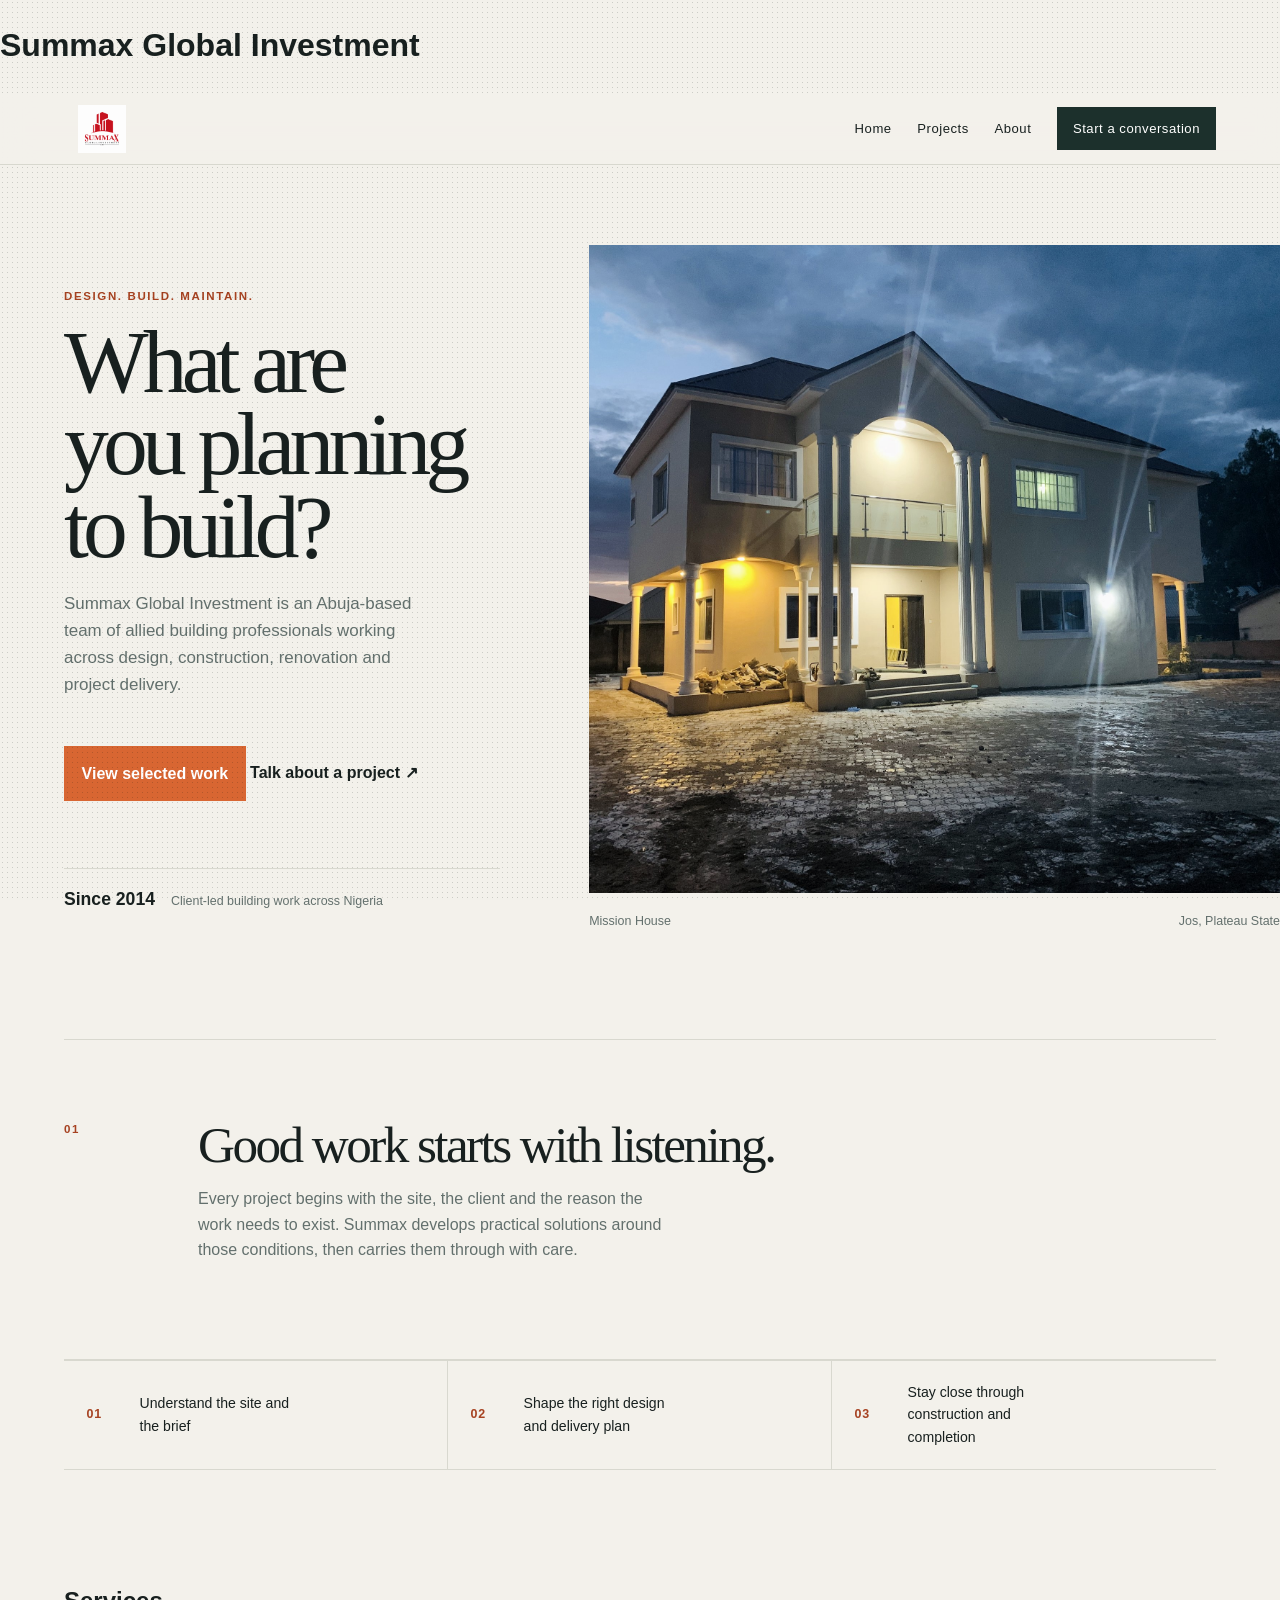
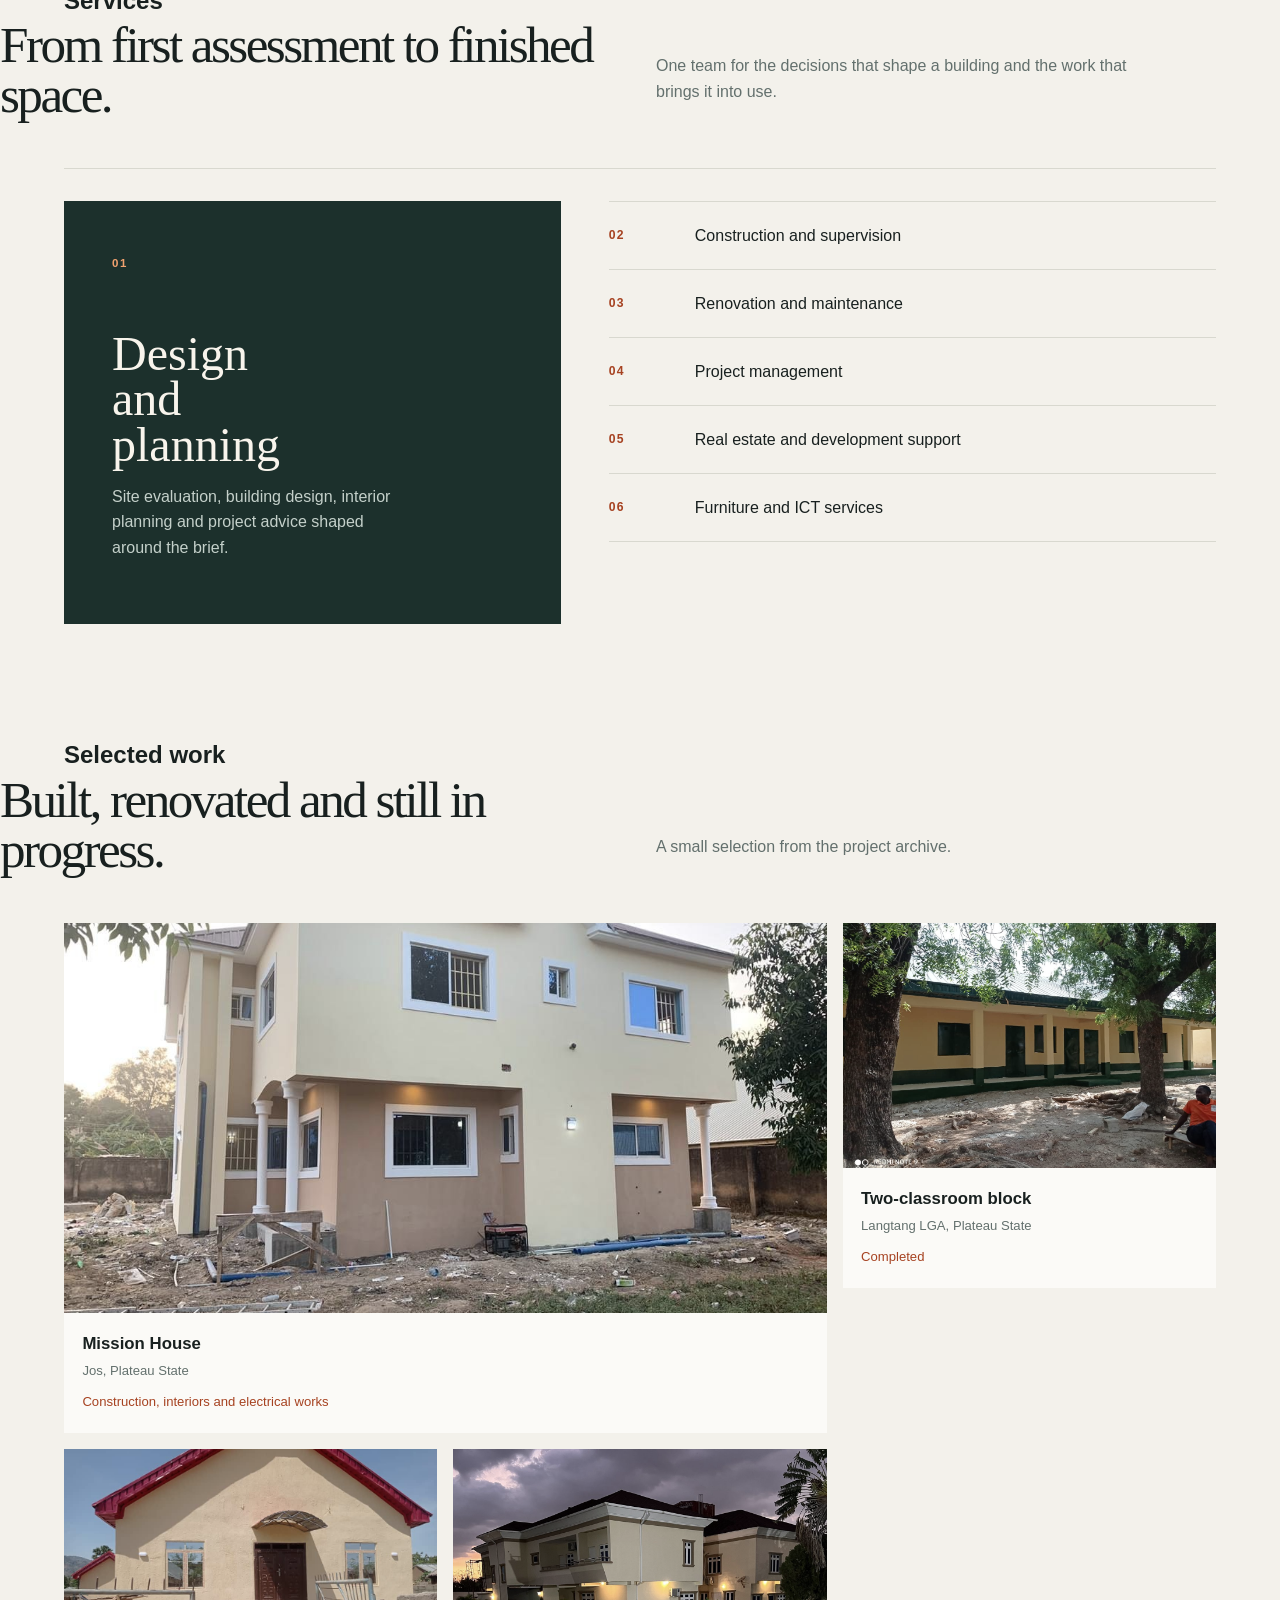
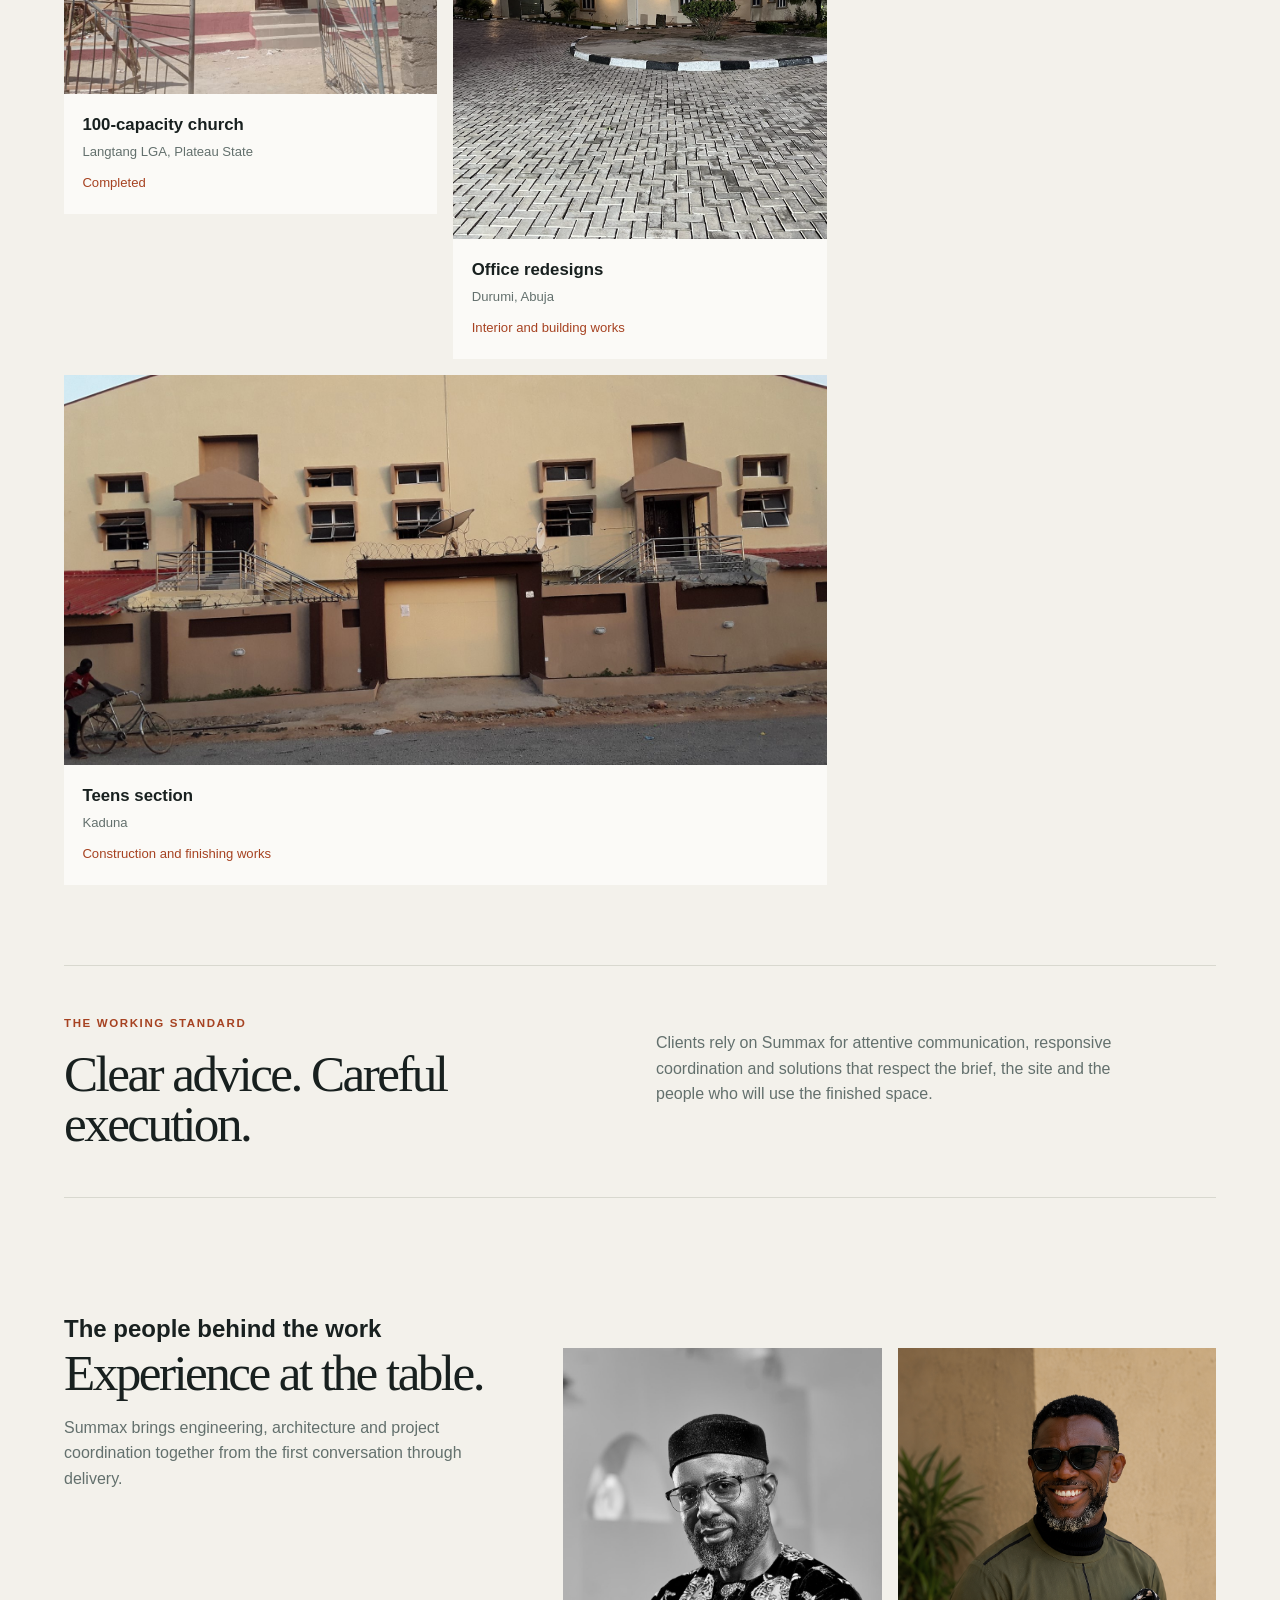
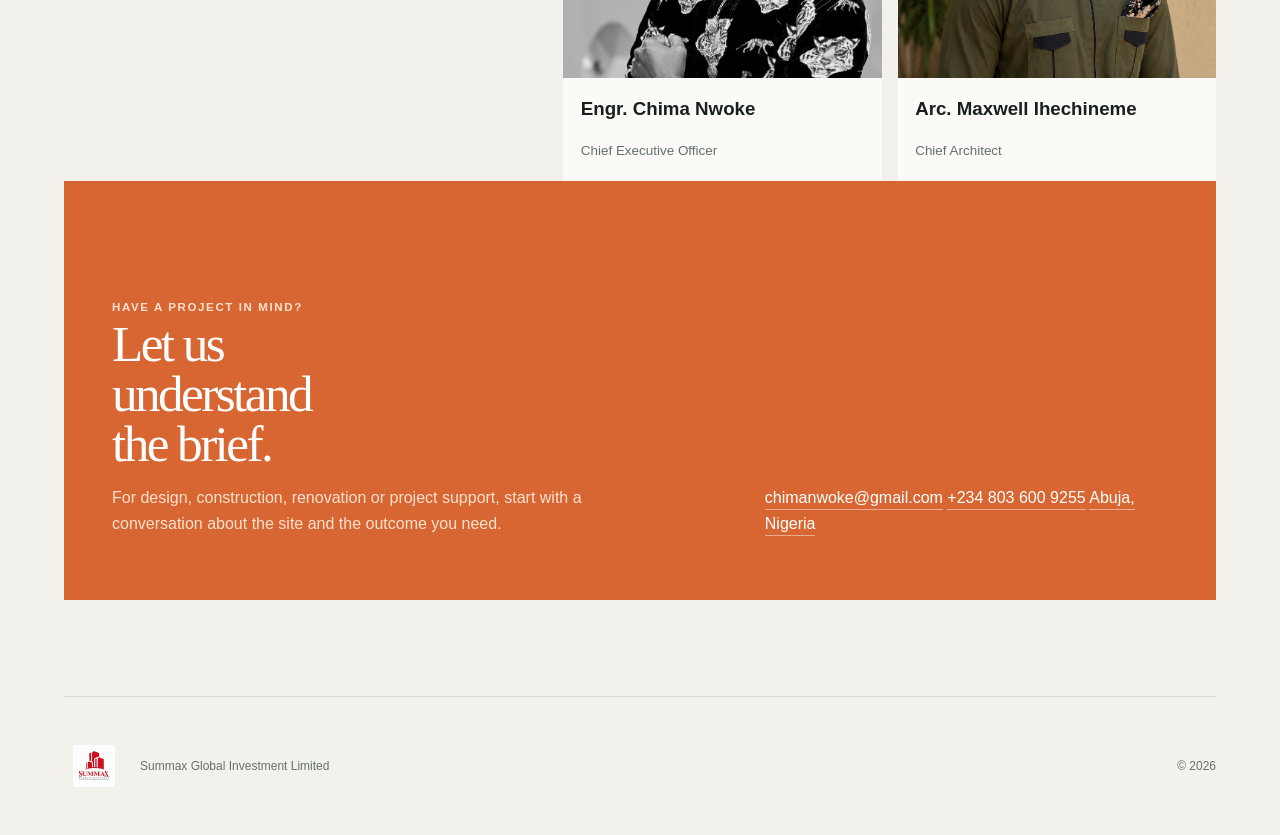
==== docs/index.html @ 251f6c9f "Summax Global Investment website: Quarto rebuild Home, Projects and About pages built from the mater" ====
<!DOCTYPE html>
<html xmlns="http://www.w3.org/1999/xhtml" lang="en" xml:lang="en"><head>

<meta charset="utf-8">
<meta name="generator" content="quarto-1.9.36">

<meta name="viewport" content="width=device-width, initial-scale=1.0, user-scalable=yes">


<title>Summax Global Investment</title>
<style>
/* Default styles provided by pandoc.
** See https://pandoc.org/MANUAL.html#variables-for-html for config info.
*/
code{white-space: pre-wrap;}
span.smallcaps{font-variant: small-caps;}
div.columns{display: flex; gap: min(4vw, 1.5em);}
div.column{flex: auto; overflow-x: auto;}
div.hanging-indent{margin-left: 1.5em; text-indent: -1.5em;}
ul.task-list{list-style: none;}
ul.task-list li input[type="checkbox"] {
  width: 0.8em;
  margin: 0 0.8em 0.2em -1em; /* quarto-specific, see https://github.com/quarto-dev/quarto-cli/issues/4556 */ 
  vertical-align: middle;
}
.display.math{display: block; text-align: center; margin: 0.5rem auto;}
</style>


<script src="site_libs/clipboard/clipboard.min.js"></script>
<script src="site_libs/quarto-html/tabby.min.js"></script>
<script src="site_libs/quarto-html/popper.min.js"></script>
<script src="site_libs/quarto-html/tippy.umd.min.js"></script>
<link href="site_libs/quarto-html/tippy.css" rel="stylesheet">
<link href="site_libs/quarto-html/light-border.css" rel="stylesheet">
<link href="site_libs/quarto-html/quarto-html-640605f58ae58ee79329c070719e555b.min.css" rel="stylesheet" append-hash="true" data-mode="light">
<link href="site_libs/quarto-html/quarto-syntax-highlighting-845c23b38eaddc0f92fda52bfe77a8c8.css" rel="stylesheet" id="quarto-text-highlighting-styles">
<style>html{ scroll-behavior: smooth; }</style>


<link rel="stylesheet" href="styles.css">
</head>

<body>


<header id="title-block-header">
<h1 class="title">Summax Global Investment</h1>

</header>


<nav class="site-nav" aria-label="Main navigation">
<a class="site-nav-brand" href="index.html"><img src="assets/logo.png" alt="Summax Global Investment"></a>
<div class="site-nav-links">
<a href="index.html">Home</a><a href="projects.html">Projects</a><a href="about.html">About</a><a class="site-nav-cta" href="about.html#contact">Start a conversation</a>
</div>
</nav>
<div class="hero">
<div class="hero-copy">
<p class="kicker">
Design. Build. Maintain.
</p>
<h1 id="what-are-you-planning-to-build">What are you planning to build?</h1>
<p>Summax Global Investment is an Abuja-based team of allied building professionals working across design, construction, renovation and project delivery.</p>
<div class="hero-actions">
<p><a class="button button-primary" href="#projects">View selected work</a> <a class="text-link" href="#contact">Talk about a project <span aria-hidden="true">↗</span></a></p>
</div>
<div class="hero-note">
<strong>Since 2014</strong><span>Client-led building work across Nigeria</span>
</div>
</div>
<div class="hero-image">
<img src="assets/hero.jpg" class="hero-photo img-fluid" alt="Illuminated Mission House project at night">
<div class="hero-caption">
<span>Mission House</span><span>Jos, Plateau State</span>
</div>
</div>
</div>
<div class="intro-band">
<div class="section-index">
01
</div>
<div>
<h2>
Good work starts with listening.
</h2>
<p>
Every project begins with the site, the client and the reason the work needs to exist. Summax develops practical solutions around those conditions, then carries them through with care.
</p>
</div>
</div>
<div class="approach-strip" aria-label="How Summax works">
<div>
<strong>01</strong><span>Understand the site and the brief</span>
</div>
<div>
<strong>02</strong><span>Shape the right design and delivery plan</span>
</div>
<div>
<strong>03</strong><span>Stay close through construction and completion</span>
</div>
</div>
<h2 id="services">Services</h2>
<div class="section-heading">
<h2>
From first assessment to finished space.
</h2>
<p>
One team for the decisions that shape a building and the work that brings it into use.
</p>
</div>
<div class="services-grid">
<div class="service-feature">
<span class="service-number">01</span>
<h3>
Design and planning
</h3>
<p>
Site evaluation, building design, interior planning and project advice shaped around the brief.
</p>
</div>
<div class="service-list">
<div>
<strong>02</strong><span>Construction and supervision</span>
</div>
<div>
<strong>03</strong><span>Renovation and maintenance</span>
</div>
<div>
<strong>04</strong><span>Project management</span>
</div>
<div>
<strong>05</strong><span>Real estate and development support</span>
</div>
<div>
<strong>06</strong><span>Furniture and ICT services</span>
</div>
</div>
</div>
<h2 id="projects">Selected work</h2>
<div class="section-heading section-heading-projects">
<h2>
Built, renovated and still in progress.
</h2>
<p>
A small selection from the project archive.
</p>
</div>
<div class="project-grid">
<div class="project-card project-card-wide">
<img src="assets/projects/mission-house-back.jpg" alt="Mission House exterior and surrounding site">
<div class="project-copy">
<h3>
Mission House
</h3>
<p>
Jos, Plateau State
</p>
<span>Construction, interiors and electrical works</span>
</div>
</div>
<div class="project-card">
<img src="assets/projects/langtang-school.jpg" alt="Completed classroom block at Langtang">
<div class="project-copy">
<h3>
Two-classroom block
</h3>
<p>
Langtang LGA, Plateau State
</p>
<span>Completed</span>
</div>
</div>
<div class="project-card">
<img src="assets/projects/church-front.jpg" alt="Front elevation of a 100-capacity church">
<div class="project-copy">
<h3>
100-capacity church
</h3>
<p>
Langtang LGA, Plateau State
</p>
<span>Completed</span>
</div>
</div>
<div class="project-card project-card-tall">
<img src="assets/projects/durumi-office.jpg" alt="Redesigned Living Faith Church office in Durumi">
<div class="project-copy">
<h3>
Office redesigns
</h3>
<p>
Durumi, Abuja
</p>
<span>Interior and building works</span>
</div>
</div>
<div class="project-card project-card-wide">
<img src="assets/projects/teens-church.jpg" alt="Living Faith Church teens section under construction">
<div class="project-copy">
<h3>
Teens section
</h3>
<p>
Kaduna
</p>
<span>Construction and finishing works</span>
</div>
</div>
</div>
<div class="project-detail">
<div>
<span class="kicker">The working standard</span>
<h2>
Clear advice. Careful execution.
</h2>
</div>
<p>
Clients rely on Summax for attentive communication, responsive coordination and solutions that respect the brief, the site and the people who will use the finished space.
</p>
</div>
<h2 id="team">The people behind the work</h2>
<div class="team-layout">
<div class="team-intro">
<h2>
Experience at the table.
</h2>
<p>
Summax brings engineering, architecture and project coordination together from the first conversation through delivery.
</p>
</div>
<div class="team-grid">
<div class="person-card">
<img src="assets/people/chima-nwoke.jpg" class="img-fluid" alt="Portrait of Engr. Chima Nwoke">
<h3>
Engr. Chima Nwoke
</h3>
<p>
Chief Executive Officer
</p>
</div>
<div class="person-card">
<img src="assets/people/maxwell-ihechineme.png" class="img-fluid" alt="Portrait of Arc. Maxwell Ihechineme">
<h3>
Arc. Maxwell Ihechineme
</h3>
<p>
Chief Architect
</p>
</div>
</div>
</div>
<div id="contact" class="contact-panel">
<div>
<span class="kicker">Have a project in mind?</span>
<h2>
Let us understand the brief.
</h2>
<p>
For design, construction, renovation or project support, start with a conversation about the site and the outcome you need.
</p>
</div>
<div class="contact-details">
<p><a href="mailto:chimanwoke@gmail.com">chimanwoke@gmail.com</a> <a href="tel:+2348036009255">+234 803 600 9255</a> <span>Abuja, Nigeria</span></p>
</div>
</div>
<footer>
<img src="assets/logo.png" alt="Summax Global Investment logo"> <span>Summax Global Investment Limited</span> <span>© 2026</span>
</footer>


<script id="quarto-html-after-body" type="application/javascript">
  window.document.addEventListener("DOMContentLoaded", function (event) {
    const tabsets =  window.document.querySelectorAll(".panel-tabset-tabby")
    tabsets.forEach(function(tabset) {
      const tabby = new Tabby('#' + tabset.id);
    });
    const isCodeAnnotation = (el) => {
      for (const clz of el.classList) {
        if (clz.startsWith('code-annotation-')) {                     
          return true;
        }
      }
      return false;
    }
    const onCopySuccess = function(e) {
      // button target
      const button = e.trigger;
      // don't keep focus
      button.blur();
      // flash "checked"
      button.classList.add('code-copy-button-checked');
      var currentTitle = button.getAttribute("title");
      button.setAttribute("title", "Copied!");
      let tooltip;
      if (window.bootstrap) {
        button.setAttribute("data-bs-toggle", "tooltip");
        button.setAttribute("data-bs-placement", "left");
        button.setAttribute("data-bs-title", "Copied!");
        tooltip = new bootstrap.Tooltip(button, 
          { trigger: "manual", 
            customClass: "code-copy-button-tooltip",
            offset: [0, -8]});
        tooltip.show();    
      }
      setTimeout(function() {
        if (tooltip) {
          tooltip.hide();
          button.removeAttribute("data-bs-title");
          button.removeAttribute("data-bs-toggle");
          button.removeAttribute("data-bs-placement");
        }
        button.setAttribute("title", currentTitle);
        button.classList.remove('code-copy-button-checked');
      }, 1000);
      // clear code selection
      e.clearSelection();
    }
    const getTextToCopy = function(trigger) {
      const outerScaffold = trigger.parentElement.cloneNode(true);
      const codeEl = outerScaffold.querySelector('code');
      for (const childEl of codeEl.children) {
        if (isCodeAnnotation(childEl)) {
          childEl.remove();
        }
      }
      return codeEl.innerText;
    }
    const clipboard = new window.ClipboardJS('.code-copy-button:not([data-in-quarto-modal])', {
      text: getTextToCopy
    });
    clipboard.on('success', onCopySuccess);
    if (window.document.getElementById('quarto-embedded-source-code-modal')) {
      const clipboardModal = new window.ClipboardJS('.code-copy-button[data-in-quarto-modal]', {
        text: getTextToCopy,
        container: window.document.getElementById('quarto-embedded-source-code-modal')
      });
      clipboardModal.on('success', onCopySuccess);
    }
      var localhostRegex = new RegExp(/^(?:http|https):\/\/localhost\:?[0-9]*\//);
      var mailtoRegex = new RegExp(/^mailto:/);
        var filterRegex = new RegExp("https:\/\/theafricanquant\.github\.io\/summax-global-investment\/");
      var isInternal = (href) => {
          return filterRegex.test(href) || localhostRegex.test(href) || mailtoRegex.test(href);
      }
      // Inspect non-navigation links and adorn them if external
     var links = window.document.querySelectorAll('a[href]:not(.nav-link):not(.navbar-brand):not(.toc-action):not(.sidebar-link):not(.sidebar-item-toggle):not(.pagination-link):not(.no-external):not([aria-hidden]):not(.dropdown-item):not(.quarto-navigation-tool):not(.about-link)');
      for (var i=0; i<links.length; i++) {
        const link = links[i];
        if (!isInternal(link.href)) {
          // undo the damage that might have been done by quarto-nav.js in the case of
          // links that we want to consider external
          if (link.dataset.originalHref !== undefined) {
            link.href = link.dataset.originalHref;
          }
        }
      }
    function tippyHover(el, contentFn, onTriggerFn, onUntriggerFn) {
      const config = {
        allowHTML: true,
        maxWidth: 500,
        delay: 100,
        arrow: false,
        appendTo: function(el) {
            return el.parentElement;
        },
        interactive: true,
        interactiveBorder: 10,
        theme: 'light-border',
        placement: 'bottom-start',
      };
      if (contentFn) {
        config.content = contentFn;
      }
      if (onTriggerFn) {
        config.onTrigger = onTriggerFn;
      }
      if (onUntriggerFn) {
        config.onUntrigger = onUntriggerFn;
      }
      window.tippy(el, config); 
    }
    const noterefs = window.document.querySelectorAll('a[role="doc-noteref"]');
    for (var i=0; i<noterefs.length; i++) {
      const ref = noterefs[i];
      tippyHover(ref, function() {
        // use id or data attribute instead here
        let href = ref.getAttribute('data-footnote-href') || ref.getAttribute('href');
        try { href = new URL(href).hash; } catch {}
        const id = href.replace(/^#\/?/, "");
        const note = window.document.getElementById(id);
        if (note) {
          return note.innerHTML;
        } else {
          return "";
        }
      });
    }
    const xrefs = window.document.querySelectorAll('a.quarto-xref');
    const processXRef = (id, note) => {
      // Strip column container classes
      const stripColumnClz = (el) => {
        el.classList.remove("page-full", "page-columns");
        if (el.children) {
          for (const child of el.children) {
            stripColumnClz(child);
          }
        }
      }
      stripColumnClz(note)
      if (id === null || id.startsWith('sec-')) {
        // Special case sections, only their first couple elements
        const container = document.createElement("div");
        if (note.children && note.children.length > 2) {
          container.appendChild(note.children[0].cloneNode(true));
          for (let i = 1; i < note.children.length; i++) {
            const child = note.children[i];
            if (child.tagName === "P" && child.innerText === "") {
              continue;
            } else {
              container.appendChild(child.cloneNode(true));
              break;
            }
          }
          if (window.Quarto?.typesetMath) {
            window.Quarto.typesetMath(container);
          }
          return container.innerHTML
        } else {
          if (window.Quarto?.typesetMath) {
            window.Quarto.typesetMath(note);
          }
          return note.innerHTML;
        }
      } else {
        // Remove any anchor links if they are present
        const anchorLink = note.querySelector('a.anchorjs-link');
        if (anchorLink) {
          anchorLink.remove();
        }
        if (window.Quarto?.typesetMath) {
          window.Quarto.typesetMath(note);
        }
        if (note.classList.contains("callout")) {
          return note.outerHTML;
        } else {
          return note.innerHTML;
        }
      }
    }
    for (var i=0; i<xrefs.length; i++) {
      const xref = xrefs[i];
      tippyHover(xref, undefined, function(instance) {
        instance.disable();
        let url = xref.getAttribute('href');
        let hash = undefined; 
        if (url.startsWith('#')) {
          hash = url;
        } else {
          try { hash = new URL(url).hash; } catch {}
        }
        if (hash) {
          const id = hash.replace(/^#\/?/, "");
          const note = window.document.getElementById(id);
          if (note !== null) {
            try {
              const html = processXRef(id, note.cloneNode(true));
              instance.setContent(html);
            } finally {
              instance.enable();
              instance.show();
            }
          } else {
            // See if we can fetch this
            fetch(url.split('#')[0])
            .then(res => res.text())
            .then(html => {
              const parser = new DOMParser();
              const htmlDoc = parser.parseFromString(html, "text/html");
              const note = htmlDoc.getElementById(id);
              if (note !== null) {
                const html = processXRef(id, note);
                instance.setContent(html);
              } 
            }).finally(() => {
              instance.enable();
              instance.show();
            });
          }
        } else {
          // See if we can fetch a full url (with no hash to target)
          // This is a special case and we should probably do some content thinning / targeting
          fetch(url)
          .then(res => res.text())
          .then(html => {
            const parser = new DOMParser();
            const htmlDoc = parser.parseFromString(html, "text/html");
            const note = htmlDoc.querySelector('main.content');
            if (note !== null) {
              // This should only happen for chapter cross references
              // (since there is no id in the URL)
              // remove the first header
              if (note.children.length > 0 && note.children[0].tagName === "HEADER") {
                note.children[0].remove();
              }
              const html = processXRef(null, note);
              instance.setContent(html);
            } 
          }).finally(() => {
            instance.enable();
            instance.show();
          });
        }
      }, function(instance) {
      });
    }
        let selectedAnnoteEl;
        const selectorForAnnotation = ( cell, annotation) => {
          let cellAttr = 'data-code-cell="' + cell + '"';
          let lineAttr = 'data-code-annotation="' +  annotation + '"';
          const selector = 'span[' + cellAttr + '][' + lineAttr + ']';
          return selector;
        }
        const selectCodeLines = (annoteEl) => {
          const doc = window.document;
          const targetCell = annoteEl.getAttribute("data-target-cell");
          const targetAnnotation = annoteEl.getAttribute("data-target-annotation");
          const annoteSpan = window.document.querySelector(selectorForAnnotation(targetCell, targetAnnotation));
          const lines = annoteSpan.getAttribute("data-code-lines").split(",");
          const lineIds = lines.map((line) => {
            return targetCell + "-" + line;
          })
          let top = null;
          let height = null;
          let parent = null;
          if (lineIds.length > 0) {
              //compute the position of the single el (top and bottom and make a div)
              const el = window.document.getElementById(lineIds[0]);
              top = el.offsetTop;
              height = el.offsetHeight;
              parent = el.parentElement.parentElement;
            if (lineIds.length > 1) {
              const lastEl = window.document.getElementById(lineIds[lineIds.length - 1]);
              const bottom = lastEl.offsetTop + lastEl.offsetHeight;
              height = bottom - top;
            }
            if (top !== null && height !== null && parent !== null) {
              // cook up a div (if necessary) and position it 
              let div = window.document.getElementById("code-annotation-line-highlight");
              if (div === null) {
                div = window.document.createElement("div");
                div.setAttribute("id", "code-annotation-line-highlight");
                div.style.position = 'absolute';
                parent.appendChild(div);
              }
              div.style.top = top - 2 + "px";
              div.style.height = height + 4 + "px";
              div.style.left = 0;
              let gutterDiv = window.document.getElementById("code-annotation-line-highlight-gutter");
              if (gutterDiv === null) {
                gutterDiv = window.document.createElement("div");
                gutterDiv.setAttribute("id", "code-annotation-line-highlight-gutter");
                gutterDiv.style.position = 'absolute';
                const codeCell = window.document.getElementById(targetCell);
                const gutter = codeCell.querySelector('.code-annotation-gutter');
                gutter.appendChild(gutterDiv);
              }
              gutterDiv.style.top = top - 2 + "px";
              gutterDiv.style.height = height + 4 + "px";
            }
            selectedAnnoteEl = annoteEl;
          }
        };
        const unselectCodeLines = () => {
          const elementsIds = ["code-annotation-line-highlight", "code-annotation-line-highlight-gutter"];
          elementsIds.forEach((elId) => {
            const div = window.document.getElementById(elId);
            if (div) {
              div.remove();
            }
          });
          selectedAnnoteEl = undefined;
        };
          // Handle positioning of the toggle
      window.addEventListener(
        "resize",
        throttle(() => {
          elRect = undefined;
          if (selectedAnnoteEl) {
            selectCodeLines(selectedAnnoteEl);
          }
        }, 10)
      );
      function throttle(fn, ms) {
      let throttle = false;
      let timer;
        return (...args) => {
          if(!throttle) { // first call gets through
              fn.apply(this, args);
              throttle = true;
          } else { // all the others get throttled
              if(timer) clearTimeout(timer); // cancel #2
              timer = setTimeout(() => {
                fn.apply(this, args);
                timer = throttle = false;
              }, ms);
          }
        };
      }
        // Attach click handler to the DT
        const annoteDls = window.document.querySelectorAll('dt[data-target-cell]');
        for (const annoteDlNode of annoteDls) {
          annoteDlNode.addEventListener('click', (event) => {
            const clickedEl = event.target;
            if (clickedEl !== selectedAnnoteEl) {
              unselectCodeLines();
              const activeEl = window.document.querySelector('dt[data-target-cell].code-annotation-active');
              if (activeEl) {
                activeEl.classList.remove('code-annotation-active');
              }
              selectCodeLines(clickedEl);
              clickedEl.classList.add('code-annotation-active');
            } else {
              // Unselect the line
              unselectCodeLines();
              clickedEl.classList.remove('code-annotation-active');
            }
          });
        }
    const findCites = (el) => {
      const parentEl = el.parentElement;
      if (parentEl) {
        const cites = parentEl.dataset.cites;
        if (cites) {
          return {
            el,
            cites: cites.split(' ')
          };
        } else {
          return findCites(el.parentElement)
        }
      } else {
        return undefined;
      }
    };
    var bibliorefs = window.document.querySelectorAll('a[role="doc-biblioref"]');
    for (var i=0; i<bibliorefs.length; i++) {
      const ref = bibliorefs[i];
      const citeInfo = findCites(ref);
      if (citeInfo) {
        tippyHover(citeInfo.el, function() {
          var popup = window.document.createElement('div');
          citeInfo.cites.forEach(function(cite) {
            var citeDiv = window.document.createElement('div');
            citeDiv.classList.add('hanging-indent');
            citeDiv.classList.add('csl-entry');
            var biblioDiv = window.document.getElementById('ref-' + cite);
            if (biblioDiv) {
              citeDiv.innerHTML = biblioDiv.innerHTML;
            }
            popup.appendChild(citeDiv);
          });
          return popup.innerHTML;
        });
      }
    }
  });
  </script>




<script src="site_libs/quarto-html/zenscroll-min.js"></script>
</body></html>
---- docs/site_libs/quarto-html/tippy.css ----
.tippy-box[data-animation=fade][data-state=hidden]{opacity:0}[data-tippy-root]{max-width:calc(100vw - 10px)}.tippy-box{position:relative;background-color:#333;color:#fff;border-radius:4px;font-size:14px;line-height:1.4;white-space:normal;outline:0;transition-property:transform,visibility,opacity}.tippy-box[data-placement^=top]>.tippy-arrow{bottom:0}.tippy-box[data-placement^=top]>.tippy-arrow:before{bottom:-7px;left:0;border-width:8px 8px 0;border-top-color:initial;transform-origin:center top}.tippy-box[data-placement^=bottom]>.tippy-arrow{top:0}.tippy-box[data-placement^=bottom]>.tippy-arrow:before{top:-7px;left:0;border-width:0 8px 8px;border-bottom-color:initial;transform-origin:center bottom}.tippy-box[data-placement^=left]>.tippy-arrow{right:0}.tippy-box[data-placement^=left]>.tippy-arrow:before{border-width:8px 0 8px 8px;border-left-color:initial;right:-7px;transform-origin:center left}.tippy-box[data-placement^=right]>.tippy-arrow{left:0}.tippy-box[data-placement^=right]>.tippy-arrow:before{left:-7px;border-width:8px 8px 8px 0;border-right-color:initial;transform-origin:center right}.tippy-box[data-inertia][data-state=visible]{transition-timing-function:cubic-bezier(.54,1.5,.38,1.11)}.tippy-arrow{width:16px;height:16px;color:#333}.tippy-arrow:before{content:"";position:absolute;border-color:transparent;border-style:solid}.tippy-content{position:relative;padding:5px 9px;z-index:1}
---- docs/site_libs/quarto-html/light-border.css ----
.tippy-box[data-theme~=light-border]{background-color:#fff;background-clip:padding-box;border:1px solid rgba(0,8,16,.15);color:#333;box-shadow:0 4px 14px -2px rgba(0,8,16,.08)}.tippy-box[data-theme~=light-border]>.tippy-backdrop{background-color:#fff}.tippy-box[data-theme~=light-border]>.tippy-arrow:after,.tippy-box[data-theme~=light-border]>.tippy-svg-arrow:after{content:"";position:absolute;z-index:-1}.tippy-box[data-theme~=light-border]>.tippy-arrow:after{border-color:transparent;border-style:solid}.tippy-box[data-theme~=light-border][data-placement^=top]>.tippy-arrow:before{border-top-color:#fff}.tippy-box[data-theme~=light-border][data-placement^=top]>.tippy-arrow:after{border-top-color:rgba(0,8,16,.2);border-width:7px 7px 0;top:17px;left:1px}.tippy-box[data-theme~=light-border][data-placement^=top]>.tippy-svg-arrow>svg{top:16px}.tippy-box[data-theme~=light-border][data-placement^=top]>.tippy-svg-arrow:after{top:17px}.tippy-box[data-theme~=light-border][data-placement^=bottom]>.tippy-arrow:before{border-bottom-color:#fff;bottom:16px}.tippy-box[data-theme~=light-border][data-placement^=bottom]>.tippy-arrow:after{border-bottom-color:rgba(0,8,16,.2);border-width:0 7px 7px;bottom:17px;left:1px}.tippy-box[data-theme~=light-border][data-placement^=bottom]>.tippy-svg-arrow>svg{bottom:16px}.tippy-box[data-theme~=light-border][data-placement^=bottom]>.tippy-svg-arrow:after{bottom:17px}.tippy-box[data-theme~=light-border][data-placement^=left]>.tippy-arrow:before{border-left-color:#fff}.tippy-box[data-theme~=light-border][data-placement^=left]>.tippy-arrow:after{border-left-color:rgba(0,8,16,.2);border-width:7px 0 7px 7px;left:17px;top:1px}.tippy-box[data-theme~=light-border][data-placement^=left]>.tippy-svg-arrow>svg{left:11px}.tippy-box[data-theme~=light-border][data-placement^=left]>.tippy-svg-arrow:after{left:12px}.tippy-box[data-theme~=light-border][data-placement^=right]>.tippy-arrow:before{border-right-color:#fff;right:16px}.tippy-box[data-theme~=light-border][data-placement^=right]>.tippy-arrow:after{border-width:7px 7px 7px 0;right:17px;top:1px;border-right-color:rgba(0,8,16,.2)}.tippy-box[data-theme~=light-border][data-placement^=right]>.tippy-svg-arrow>svg{right:11px}.tippy-box[data-theme~=light-border][data-placement^=right]>.tippy-svg-arrow:after{right:12px}.tippy-box[data-theme~=light-border]>.tippy-svg-arrow{fill:#fff}.tippy-box[data-theme~=light-border]>.tippy-svg-arrow:after{background-image:url([data-uri]);background-size:16px 6px;width:16px;height:6px}
---- docs/site_libs/quarto-html/quarto-html-640605f58ae58ee79329c070719e555b.min.css ----
.top-right{position:absolute;top:1em;right:1em}.visually-hidden{border:0;clip:rect(0 0 0 0);height:auto;margin:0;overflow:hidden;padding:0;position:absolute;width:1px;white-space:nowrap}.hidden{display:none !important}.zindex-bottom{z-index:-1 !important}figure.figure{display:block}.quarto-layout-panel{margin-bottom:1em}.quarto-layout-panel>figure{width:100%}.quarto-layout-panel>figure>figcaption,.quarto-layout-panel>.panel-caption{margin-top:10pt}.quarto-layout-panel>.table-caption{margin-top:0px}.table-caption p{margin-bottom:.5em}.quarto-layout-row{display:flex;flex-direction:row;align-items:flex-start}.quarto-layout-valign-top{align-items:flex-start}.quarto-layout-valign-bottom{align-items:flex-end}.quarto-layout-valign-center{align-items:center}.quarto-layout-cell{position:relative;margin-right:20px}.quarto-layout-cell:last-child{margin-right:0}.quarto-layout-cell figure,.quarto-layout-cell>p{margin:.2em}.quarto-layout-cell img{max-width:100%}.quarto-layout-cell .html-widget{width:100% !important}.quarto-layout-cell div figure p{margin:0}.quarto-layout-cell figure{display:block;margin-inline-start:0;margin-inline-end:0}.quarto-layout-cell table{display:inline-table}.quarto-layout-cell-subref figcaption,figure .quarto-layout-row figure figcaption{text-align:center;font-style:italic}.quarto-figure{position:relative;margin-bottom:1em}.quarto-figure>figure{width:100%;margin-bottom:0}.quarto-figure-left>figure>p,.quarto-figure-left>figure>div{text-align:left}.quarto-figure-center>figure>p,.quarto-figure-center>figure>div{text-align:center}.quarto-figure-right>figure>p,.quarto-figure-right>figure>div{text-align:right}.quarto-figure>figure>div.cell-annotation,.quarto-figure>figure>div code{text-align:left}figure>p:empty{display:none}figure>p:first-child{margin-top:0;margin-bottom:0}figure>figcaption.quarto-float-caption-bottom{margin-bottom:.5em}figure>figcaption.quarto-float-caption-top{margin-top:.5em}div[id^=tbl-]{position:relative}.quarto-figure>.anchorjs-link{position:absolute;top:.6em;right:.5em}div[id^=tbl-]>.anchorjs-link{position:absolute;top:.7em;right:.3em}.quarto-figure:hover>.anchorjs-link,div[id^=tbl-]:hover>.anchorjs-link,h2:hover>.anchorjs-link,h3:hover>.anchorjs-link,h4:hover>.anchorjs-link,h5:hover>.anchorjs-link,h6:hover>.anchorjs-link,.reveal-anchorjs-link>.anchorjs-link{opacity:1}#title-block-header{margin-block-end:1rem;position:relative;margin-top:-1px}#title-block-header .abstract{margin-block-start:1rem}#title-block-header .abstract .abstract-title{font-weight:600}#title-block-header a{text-decoration:none}#title-block-header .author,#title-block-header .date,#title-block-header .doi{margin-block-end:.2rem}#title-block-header .quarto-title-block>div{display:flex}#title-block-header .quarto-title-block>div>h1{flex-grow:1}#title-block-header .quarto-title-block>div>button{flex-shrink:0;height:2.25rem;margin-top:0}tr.header>th>p:last-of-type{margin-bottom:0px}table,table.table{margin-top:.5rem;margin-bottom:.5rem}caption,.table-caption{padding-top:.5rem;padding-bottom:.5rem;text-align:center}figure.quarto-float-tbl figcaption.quarto-float-caption-top{margin-top:.5rem;margin-bottom:.25rem;text-align:center}figure.quarto-float-tbl figcaption.quarto-float-caption-bottom{padding-top:.25rem;margin-bottom:.5rem;text-align:center}.utterances{max-width:none;margin-left:-8px}iframe{margin-bottom:1em}details{margin-bottom:1em}details[show]{margin-bottom:0}details>summary{color:rgb(110.5,110.5,110.5)}details>summary>p:only-child{display:inline}div.code-copy-outer-scaffold{position:relative}dd code:not(.sourceCode),p code:not(.sourceCode){white-space:pre-wrap}code{white-space:pre}@media print{code{white-space:pre-wrap}}pre>code{display:block}pre>code.sourceCode{white-space:pre}pre>code.sourceCode>span>a:first-child::before{text-decoration:none}pre.code-overflow-wrap>code.sourceCode{white-space:pre-wrap}pre.code-overflow-scroll>code.sourceCode{white-space:pre}code a:any-link{color:inherit;text-decoration:none}code a:hover{color:inherit;text-decoration:underline}ul.task-list{padding-left:1em}[data-tippy-root]{display:inline-block}.tippy-content .footnote-back{display:none}.footnote-back{margin-left:.2em}.tippy-content{overflow-x:auto}.quarto-embedded-source-code{display:none}.quarto-unresolved-ref{font-weight:600}.quarto-cover-image{max-width:35%;float:right;margin-left:30px}.cell-output-display .widget-subarea{margin-bottom:1em}.cell-output-display:not(.no-overflow-x),.knitsql-table:not(.no-overflow-x){overflow-x:auto}.panel-input{margin-bottom:1em}.panel-input>div,.panel-input>div>div{display:inline-block;vertical-align:top;padding-right:12px}.panel-input>p:last-child{margin-bottom:0}.layout-sidebar{margin-bottom:1em}.layout-sidebar .tab-content{border:none}.tab-content>.page-columns.active{display:grid}div.sourceCode>iframe{width:100%;height:300px;margin-bottom:-0.5em}a{text-underline-offset:3px}.callout pre.sourceCode{padding-left:0}div.ansi-escaped-output{font-family:monospace;display:block}/*!
*
* ansi colors from IPython notebook's
*
* we also add `bright-[color]-` synonyms for the `-[color]-intense` classes since
* that seems to be what ansi_up emits
*
*/.ansi-black-fg{color:#3e424d}.ansi-black-bg{background-color:#3e424d}.ansi-black-intense-black,.ansi-bright-black-fg{color:#282c36}.ansi-black-intense-black,.ansi-bright-black-bg{background-color:#282c36}.ansi-red-fg{color:#e75c58}.ansi-red-bg{background-color:#e75c58}.ansi-red-intense-red,.ansi-bright-red-fg{color:#b22b31}.ansi-red-intense-red,.ansi-bright-red-bg{background-color:#b22b31}.ansi-green-fg{color:#00a250}.ansi-green-bg{background-color:#00a250}.ansi-green-intense-green,.ansi-bright-green-fg{color:#007427}.ansi-green-intense-green,.ansi-bright-green-bg{background-color:#007427}.ansi-yellow-fg{color:#ddb62b}.ansi-yellow-bg{background-color:#ddb62b}.ansi-yellow-intense-yellow,.ansi-bright-yellow-fg{color:#b27d12}.ansi-yellow-intense-yellow,.ansi-bright-yellow-bg{background-color:#b27d12}.ansi-blue-fg{color:#208ffb}.ansi-blue-bg{background-color:#208ffb}.ansi-blue-intense-blue,.ansi-bright-blue-fg{color:#0065ca}.ansi-blue-intense-blue,.ansi-bright-blue-bg{background-color:#0065ca}.ansi-magenta-fg{color:#d160c4}.ansi-magenta-bg{background-color:#d160c4}.ansi-magenta-intense-magenta,.ansi-bright-magenta-fg{color:#a03196}.ansi-magenta-intense-magenta,.ansi-bright-magenta-bg{background-color:#a03196}.ansi-cyan-fg{color:#60c6c8}.ansi-cyan-bg{background-color:#60c6c8}.ansi-cyan-intense-cyan,.ansi-bright-cyan-fg{color:#258f8f}.ansi-cyan-intense-cyan,.ansi-bright-cyan-bg{background-color:#258f8f}.ansi-white-fg{color:#c5c1b4}.ansi-white-bg{background-color:#c5c1b4}.ansi-white-intense-white,.ansi-bright-white-fg{color:#a1a6b2}.ansi-white-intense-white,.ansi-bright-white-bg{background-color:#a1a6b2}.ansi-default-inverse-fg{color:#fff}.ansi-default-inverse-bg{background-color:#000}.ansi-bold{font-weight:bold}.ansi-underline{text-decoration:underline}:root{--quarto-body-bg: #fff;--quarto-body-color: #222;--quarto-text-muted: rgb(110.5, 110.5, 110.5);--quarto-border-color: rgb(110.5, 110.5, 110.5);--quarto-border-width: 1px;--quarto-border-radius: 4px}table.gt_table{color:var(--quarto-body-color);font-size:1em;width:100%;background-color:rgba(0,0,0,0);border-top-width:inherit;border-bottom-width:inherit;border-color:var(--quarto-border-color)}table.gt_table th.gt_column_spanner_outer{color:var(--quarto-body-color);background-color:rgba(0,0,0,0);border-top-width:inherit;border-bottom-width:inherit;border-color:var(--quarto-border-color)}table.gt_table th.gt_col_heading{color:var(--quarto-body-color);font-weight:bold;background-color:rgba(0,0,0,0)}table.gt_table thead.gt_col_headings{border-bottom:1px solid currentColor;border-top-width:inherit;border-top-color:var(--quarto-border-color)}table.gt_table thead.gt_col_headings:not(:first-child){border-top-width:1px;border-top-color:var(--quarto-border-color)}table.gt_table td.gt_row{border-bottom-width:1px;border-bottom-color:var(--quarto-border-color);border-top-width:0px}table.gt_table tbody.gt_table_body{border-top-width:1px;border-bottom-width:1px;border-bottom-color:var(--quarto-border-color);border-top-color:currentColor}div.columns{display:initial;gap:initial}div.column{display:inline-block;overflow-x:initial;vertical-align:top;width:50%}.code-annotation-tip-content{word-wrap:break-word}.code-annotation-container-hidden{display:none !important}dl.code-annotation-container-grid{display:grid;grid-template-columns:min-content auto}dl.code-annotation-container-grid dt{grid-column:1}dl.code-annotation-container-grid dd{grid-column:2}pre.sourceCode.code-annotation-code{padding-right:0}code.sourceCode .code-annotation-anchor{z-index:100;position:relative;float:right;background-color:rgba(0,0,0,0)}input[type=checkbox]{margin-right:.5ch}:root{--mermaid-bg-color: #fff;--mermaid-edge-color: #999;--mermaid-node-fg-color: #222;--mermaid-fg-color: #222;--mermaid-fg-color--lighter: rgb(59.5, 59.5, 59.5);--mermaid-fg-color--lightest: #555555;--mermaid-font-family: sans-serif;--mermaid-label-bg-color: #fff;--mermaid-label-fg-color: #468;--mermaid-node-bg-color: rgba(68, 102, 136, 0.1);--mermaid-node-fg-color: #222}@media print{:root{font-size:11pt}#quarto-sidebar,#TOC,.nav-page{display:none}.page-columns .content{grid-column-start:page-start}.fixed-top{position:relative}.panel-caption,.figure-caption,figcaption{color:#666}}body.quarto-light .dark-content{display:none !important}body.quarto-dark .light-content{display:none !important}.code-copy-button{position:absolute;top:0;right:0;border:0;margin-top:5px;margin-right:5px;background-color:rgba(0,0,0,0);z-index:3}.code-copy-button-tooltip{font-size:.75em}div.code-copy-outer-scaffold:hover>.code-copy-button>.bi::before{display:inline-block;height:1rem;width:1rem;content:"";vertical-align:-0.125em;background-image:url('data:image/svg+xml,<svg xmlns="http://www.w3.org/2000/svg" width="16" height="16" fill="rgb(111, 111, 111)" viewBox="0 0 16 16"><path d="M4 1.5H3a2 2 0 0 0-2 2V14a2 2 0 0 0 2 2h10a2 2 0 0 0 2-2V3.5a2 2 0 0 0-2-2h-1v1h1a1 1 0 0 1 1 1V14a1 1 0 0 1-1 1H3a1 1 0 0 1-1-1V3.5a1 1 0 0 1 1-1h1v-1z"/><path d="M9.5 1a.5.5 0 0 1 .5.5v1a.5.5 0 0 1-.5.5h-3a.5.5 0 0 1-.5-.5v-1a.5.5 0 0 1 .5-.5h3zm-3-1A1.5 1.5 0 0 0 5 1.5v1A1.5 1.5 0 0 0 6.5 4h3A1.5 1.5 0 0 0 11 2.5v-1A1.5 1.5 0 0 0 9.5 0h-3z"/></svg>');background-repeat:no-repeat;background-size:1rem 1rem}div.code-copy-outer-scaffold:hover>.code-copy-button-checked>.bi::before{background-image:url('data:image/svg+xml,<svg xmlns="http://www.w3.org/2000/svg" width="16" height="16" fill="rgb(111, 111, 111)" viewBox="0 0 16 16"><path d="M13.854 3.646a.5.5 0 0 1 0 .708l-7 7a.5.5 0 0 1-.708 0l-3.5-3.5a.5.5 0 1 1 .708-.708L6.5 10.293l6.646-6.647a.5.5 0 0 1 .708 0z"/></svg>')}div.code-copy-outer-scaffold:hover>.code-copy-button:hover>.bi::before{background-image:url('data:image/svg+xml,<svg xmlns="http://www.w3.org/2000/svg" width="16" height="16" fill="rgb(13, 110, 253)" viewBox="0 0 16 16"><path d="M4 1.5H3a2 2 0 0 0-2 2V14a2 2 0 0 0 2 2h10a2 2 0 0 0 2-2V3.5a2 2 0 0 0-2-2h-1v1h1a1 1 0 0 1 1 1V14a1 1 0 0 1-1 1H3a1 1 0 0 1-1-1V3.5a1 1 0 0 1 1-1h1v-1z"/><path d="M9.5 1a.5.5 0 0 1 .5.5v1a.5.5 0 0 1-.5.5h-3a.5.5 0 0 1-.5-.5v-1a.5.5 0 0 1 .5-.5h3zm-3-1A1.5 1.5 0 0 0 5 1.5v1A1.5 1.5 0 0 0 6.5 4h3A1.5 1.5 0 0 0 11 2.5v-1A1.5 1.5 0 0 0 9.5 0h-3z"/></svg>')}div.code-copy-outer-scaffold:hover>.code-copy-button-checked:hover>.bi::before{background-image:url('data:image/svg+xml,<svg xmlns="http://www.w3.org/2000/svg" width="16" height="16" fill="rgb(13, 110, 253)"  viewBox="0 0 16 16"><path d="M13.854 3.646a.5.5 0 0 1 0 .708l-7 7a.5.5 0 0 1-.708 0l-3.5-3.5a.5.5 0 1 1 .708-.708L6.5 10.293l6.646-6.647a.5.5 0 0 1 .708 0z"/></svg>')}.panel-tabset [role=tablist]{border-bottom:1px solid #dee2e6;list-style:none;margin:0;padding:0;width:100%}.panel-tabset [role=tablist] *{-webkit-box-sizing:border-box;box-sizing:border-box}@media(min-width: 30em){.panel-tabset [role=tablist] li{display:inline-block}}.panel-tabset [role=tab]{border:1px solid rgba(0,0,0,0);border-top-color:#dee2e6;display:block;padding:.5em 1em;text-decoration:none}@media(min-width: 30em){.panel-tabset [role=tab]{border-top-color:rgba(0,0,0,0);display:inline-block;margin-bottom:-1px}}.panel-tabset [role=tab][aria-selected=true]{background-color:#dee2e6}@media(min-width: 30em){.panel-tabset [role=tab][aria-selected=true]{background-color:rgba(0,0,0,0);border:1px solid #dee2e6;border-bottom-color:#fff}}@media(min-width: 30em){.panel-tabset [role=tab]:hover:not([aria-selected=true]){border:1px solid #dee2e6}}.img-fluid{max-width:100%;height:auto}:root{--quarto-scss-export-body-bg: #fff;--quarto-scss-export-body-color: #222;--quarto-scss-export-text-muted: rgb(110.5, 110.5, 110.5);--quarto-scss-export-border-color: rgb(110.5, 110.5, 110.5);--quarto-scss-export-table-border-color: rgb(110.5, 110.5, 110.5);--quarto-scss-export-btn-code-copy-color: rgb(110.5, 110.5, 110.5);--quarto-scss-export-btn-code-copy-color-active: #0d6efd;--quarto-scss-export-primary: #468;--quarto-scss-export-secondary: #999;--quarto-scss-export-mermaid-bg-color: #fff;--quarto-scss-export-mermaid-edge-color: #999;--quarto-scss-export-mermaid-node-fg-color: #222;--quarto-scss-export-mermaid-fg-color: #222;--quarto-scss-export-mermaid-fg-color--lighter: rgb(59.5, 59.5, 59.5);--quarto-scss-export-mermaid-fg-color--lightest: #555555;--quarto-scss-export-mermaid-label-bg-color: #fff;--quarto-scss-export-mermaid-label-fg-color: #468;--quarto-scss-export-mermaid-node-bg-color: rgba(68, 102, 136, 0.1);--quarto-scss-export-tabset-border-color: rgb(222, 226, 230)}
---- docs/site_libs/quarto-html/quarto-syntax-highlighting-845c23b38eaddc0f92fda52bfe77a8c8.css ----
/* quarto syntax highlight colors */
:root {
  --quarto-hl-ot-color: #003B4F;
  --quarto-hl-at-color: #657422;
  --quarto-hl-ss-color: #20794D;
  --quarto-hl-an-color: #5E5E5E;
  --quarto-hl-fu-color: #4758AB;
  --quarto-hl-st-color: #20794D;
  --quarto-hl-cf-color: #003B4F;
  --quarto-hl-op-color: #5E5E5E;
  --quarto-hl-er-color: #AD0000;
  --quarto-hl-bn-color: #AD0000;
  --quarto-hl-al-color: #AD0000;
  --quarto-hl-va-color: #111111;
  --quarto-hl-bu-color: inherit;
  --quarto-hl-ex-color: inherit;
  --quarto-hl-pp-color: #AD0000;
  --quarto-hl-in-color: #5E5E5E;
  --quarto-hl-vs-color: #20794D;
  --quarto-hl-wa-color: #5E5E5E;
  --quarto-hl-do-color: #5E5E5E;
  --quarto-hl-im-color: #00769E;
  --quarto-hl-ch-color: #20794D;
  --quarto-hl-dt-color: #AD0000;
  --quarto-hl-fl-color: #AD0000;
  --quarto-hl-co-color: #5E5E5E;
  --quarto-hl-cv-color: #5E5E5E;
  --quarto-hl-cn-color: #8f5902;
  --quarto-hl-sc-color: #5E5E5E;
  --quarto-hl-dv-color: #AD0000;
  --quarto-hl-kw-color: #003B4F;
}

/* other quarto variables */
:root {
  --quarto-font-monospace: SFMono-Regular, Menlo, Monaco, Consolas, "Liberation Mono", "Courier New", monospace;
}

/* syntax highlight based on Pandoc's rules */
pre > code.sourceCode > span {
  color: #003B4F;
}

code.sourceCode > span {
  color: #003B4F;
}

div.sourceCode,
div.sourceCode pre.sourceCode {
  color: #003B4F;
}

/* Normal */
code span {
  color: #003B4F;
}

/* Alert */
code span.al {
  color: #AD0000;
  font-style: inherit;
}

/* Annotation */
code span.an {
  color: #5E5E5E;
  font-style: inherit;
}

/* Attribute */
code span.at {
  color: #657422;
  font-style: inherit;
}

/* BaseN */
code span.bn {
  color: #AD0000;
  font-style: inherit;
}

/* BuiltIn */
code span.bu {
  font-style: inherit;
}

/* ControlFlow */
code span.cf {
  color: #003B4F;
  font-weight: bold;
  font-style: inherit;
}

/* Char */
code span.ch {
  color: #20794D;
  font-style: inherit;
}

/* Constant */
code span.cn {
  color: #8f5902;
  font-style: inherit;
}

/* Comment */
code span.co {
  color: #5E5E5E;
  font-style: inherit;
}

/* CommentVar */
code span.cv {
  color: #5E5E5E;
  font-style: italic;
}

/* Documentation */
code span.do {
  color: #5E5E5E;
  font-style: italic;
}

/* DataType */
code span.dt {
  color: #AD0000;
  font-style: inherit;
}

/* DecVal */
code span.dv {
  color: #AD0000;
  font-style: inherit;
}

/* Error */
code span.er {
  color: #AD0000;
  font-style: inherit;
}

/* Extension */
code span.ex {
  font-style: inherit;
}

/* Float */
code span.fl {
  color: #AD0000;
  font-style: inherit;
}

/* Function */
code span.fu {
  color: #4758AB;
  font-style: inherit;
}

/* Import */
code span.im {
  color: #00769E;
  font-style: inherit;
}

/* Information */
code span.in {
  color: #5E5E5E;
  font-style: inherit;
}

/* Keyword */
code span.kw {
  color: #003B4F;
  font-weight: bold;
  font-style: inherit;
}

/* Operator */
code span.op {
  color: #5E5E5E;
  font-style: inherit;
}

/* Other */
code span.ot {
  color: #003B4F;
  font-style: inherit;
}

/* Preprocessor */
code span.pp {
  color: #AD0000;
  font-style: inherit;
}

/* SpecialChar */
code span.sc {
  color: #5E5E5E;
  font-style: inherit;
}

/* SpecialString */
code span.ss {
  color: #20794D;
  font-style: inherit;
}

/* String */
code span.st {
  color: #20794D;
  font-style: inherit;
}

/* Variable */
code span.va {
  color: #111111;
  font-style: inherit;
}

/* VerbatimString */
code span.vs {
  color: #20794D;
  font-style: inherit;
}

/* Warning */
code span.wa {
  color: #5E5E5E;
  font-style: italic;
}

.prevent-inlining {
  content: "</";
}

/*# sourceMappingURL=ac89f0bb514bba72461919f78549e31c.css.map */
---- docs/styles.css ----
/* Summax Global Investment, Quarto-compatible rebuild */
:root {
  --ink: #18201f;
  --muted: #63706d;
  --paper: #f3f1eb;
  --surface: #fbfaf7;
  --line: #d8d8cf;
  --accent: #d86632;
  --accent-dark: #a64221;
  --deep: #1c302c;
  --max: 1240px;
  --radius: 2px;
}

* { box-sizing: border-box; }
html { scroll-behavior: smooth; }
body {
  margin: 0;
  background: var(--paper);
  color: var(--ink);
  font-family: "Trebuchet MS", "Gill Sans", sans-serif;
  line-height: 1.6;
}
body::before {
  content: "";
  position: fixed;
  inset: 0;
  pointer-events: none;
  opacity: .24;
  background-image: radial-gradient(#4c5b56 0.55px, transparent 0.55px);
  background-size: 5px 5px;
  mix-blend-mode: multiply;
}
.navbar {
  min-height: 72px;
  padding: 0 5vw;
  background: rgba(243,241,235,.94) !important;
  border-bottom: 1px solid var(--line);
  backdrop-filter: blur(14px);
}
.navbar-brand img { width: 76px; max-height: 48px; object-fit: contain; }
.navbar-nav .nav-link { color: var(--ink) !important; font-size: .82rem; letter-spacing: .04em; }
.navbar-nav .nav-link:hover { color: var(--accent-dark) !important; }
.navbar .navbar-nav:last-child .nav-link {
  background: var(--deep);
  color: #fff !important;
  padding: .7rem 1rem;
  border-radius: var(--radius);
}
#quarto-content { padding: 0; }
main.content { max-width: none; padding: 0; }
.hero, .intro-band, .services-grid, .project-grid, .project-detail, .team-layout, .contact-panel, footer {
  width: min(var(--max), 90vw);
  margin-inline: auto;
}
.hero {
  min-height: calc(100vh - 72px);
  display: grid;
  grid-template-columns: .82fr 1.18fr;
  gap: clamp(2rem, 7vw, 7rem);
  align-items: center;
  padding: 5rem 0 6rem;
}
.approach-strip { width: min(var(--max), 90vw); margin: 0 auto; display: grid; grid-template-columns: repeat(3, 1fr); border-top: 1px solid var(--line); border-bottom: 1px solid var(--line); }
.approach-strip div { min-height: 96px; padding: 1.25rem 1.4rem; display: grid; grid-template-columns: 42px 1fr; gap: .7rem; align-items: center; border-right: 1px solid var(--line); }
.approach-strip div:last-child { border-right: 0; }
.approach-strip strong { color: var(--accent-dark); font-size: .78rem; letter-spacing: .08em; }
.approach-strip span { max-width: 20ch; font-size: .88rem; }

.kicker, .service-number, .section-index {
  color: var(--accent-dark);
  font-size: .72rem;
  font-weight: 700;
  letter-spacing: .14em;
  text-transform: uppercase;
}
.hero h1 {
  margin: 1rem 0 1.35rem;
  max-width: 9ch;
  font-family: Georgia, "Times New Roman", serif;
  font-size: clamp(3.5rem, 7vw, 7rem);
  font-weight: 400;
  letter-spacing: -.065em;
  line-height: .92;
}
.hero-copy > p:not(.kicker) { max-width: 40ch; color: var(--muted); font-size: 1.06rem; }
.hero-actions { display: flex; align-items: center; gap: 1.3rem; margin: 2rem 0 3.2rem; flex-wrap: wrap; }
.button { display: inline-block; padding: .9rem 1.1rem; text-decoration: none; font-weight: 700; }
.button-primary { background: var(--accent); color: #fff; }
.button-primary:hover { background: var(--accent-dark); color: #fff; }
.text-link { color: var(--ink); text-decoration: none; font-weight: 700; }
.text-link:hover { color: var(--accent-dark); }
.hero-note { display: grid; grid-template-columns: auto 1fr; gap: 1rem; align-items: baseline; border-top: 1px solid var(--line); padding-top: 1rem; font-size: .78rem; color: var(--muted); }
.hero-note strong { color: var(--ink); font-size: 1.1rem; }
.hero-image { position: relative; margin-right: -5vw; }
.hero-photo { width: 100%; height: min(72vh, 720px); object-fit: cover; object-position: center; filter: saturate(.78) contrast(1.05); }
.hero-caption { display: flex; justify-content: space-between; padding: .7rem 0; color: var(--muted); font-size: .78rem; }
.intro-band { display: grid; grid-template-columns: 110px 1fr; gap: 1.5rem; border-top: 1px solid var(--line); border-bottom: 1px solid var(--line); padding: 5rem 0; }
.intro-band h2, .section-heading h2, .project-detail h2, .team-intro h2, .contact-panel h2 { margin: 0; font-family: Georgia, "Times New Roman", serif; font-size: clamp(2.2rem, 4vw, 4.5rem); font-weight: 400; letter-spacing: -.05em; line-height: .98; }
.intro-band p, .section-heading p, .project-detail p, .team-intro p, .contact-panel p { max-width: 54ch; color: var(--muted); }
section h2 { scroll-margin-top: 100px; }
#services, #projects, #team, #contact { width: min(var(--max), 90vw); margin: 0 auto; padding-top: 7rem; }
.section-heading { display: grid; grid-template-columns: 1fr 1fr; gap: 2rem; align-items: end; margin-bottom: 3rem; }
.services-grid { display: grid; grid-template-columns: .9fr 1.1fr; gap: 3rem; border-top: 1px solid var(--line); padding-top: 2rem; }
.service-feature { background: var(--deep); color: #f8f4ec; padding: 3rem; min-height: 310px; }
.service-feature .service-number { color: #f0a16f; }
.service-feature h3 { max-width: 7ch; margin: 3.5rem 0 1rem; font-family: Georgia, "Times New Roman", serif; font-size: 3rem; font-weight: 400; line-height: .95; }
.service-feature p { max-width: 32ch; color: #c4d0ca; }
.service-list { border-top: 1px solid var(--line); }
.service-list div { display: grid; grid-template-columns: 70px 1fr; gap: 1rem; align-items: center; min-height: 68px; border-bottom: 1px solid var(--line); }
.service-list strong { color: var(--accent-dark); font-size: .76rem; letter-spacing: .1em; }
.project-grid { display: grid; grid-template-columns: repeat(12, 1fr); gap: 1rem; align-items: start; }
.project-card { grid-column: span 4; background: var(--surface); }
.project-card-wide { grid-column: span 8; }
.project-card-tall { grid-column: span 4; }
.project-card img { width: 100%; height: 245px; object-fit: cover; display: block; filter: saturate(.8); transition: transform .45s ease, filter .45s ease; }
.project-card-wide img { height: 390px; }
.project-card-tall img { height: 390px; }
.project-card:hover img { transform: scale(1.015); filter: saturate(1); }
.project-copy { padding: 1.1rem 1.15rem 1.3rem; }
.project-copy h3 { margin: 0 0 .15rem; font-size: 1.05rem; font-weight: 700; }
.project-copy p, .project-copy span { margin: 0; color: var(--muted); font-size: .82rem; }
.project-copy span { display: block; margin-top: .65rem; color: var(--accent-dark); }
.project-detail { display: grid; grid-template-columns: 1fr 1fr; gap: 2rem; border-top: 1px solid var(--line); border-bottom: 1px solid var(--line); margin-top: 5rem; padding: 3rem 0; }
.project-detail .kicker { display: block; margin-bottom: 1rem; }
.team-layout { display: grid; grid-template-columns: .8fr 1.2fr; gap: 4rem; align-items: start; }
.team-grid { display: grid; grid-template-columns: 1fr 1fr; gap: 1rem; }
.person-card { background: var(--surface); }
.person-card img { display: block; width: 100%; height: 330px; object-fit: cover; object-position: top; filter: grayscale(.12); }
.person-card h3, .person-card p { margin: 1rem 1.1rem 0; }
.person-card p { padding-bottom: 1.2rem; color: var(--muted); font-size: .84rem; }
.contact-panel { display: grid; grid-template-columns: 1.2fr .8fr; gap: 3rem; align-items: end; margin-top: 7rem; padding: 3rem; background: var(--accent); color: #fff; }
.contact-panel .kicker, .contact-panel p { color: #ffe1cf; }
.contact-panel h2 { max-width: 8ch; }
.contact-details { display: grid; gap: .7rem; justify-items: start; }
.contact-details a, .contact-details span { color: #fff; text-decoration: none; border-bottom: 1px solid rgba(255,255,255,.45); padding-bottom: .2rem; }
footer { display: flex; justify-content: space-between; gap: 1rem; align-items: center; padding: 3rem 0; margin-top: 6rem; color: var(--muted); font-size: .75rem; border-top: 1px solid var(--line); }
footer img { width: 60px; max-height: 42px; object-fit: contain; }
footer span:nth-child(2) { margin-right: auto; }
@media (max-width: 850px) {
  .hero { grid-template-columns: 1fr; padding-top: 3.5rem; }
  .hero h1 { max-width: 10ch; font-size: clamp(3.5rem, 15vw, 6rem); }
  .hero-image { margin-right: 0; }
  .hero-photo { height: 58vh; }
  .intro-band, .section-heading, .services-grid, .project-detail, .team-layout, .contact-panel { grid-template-columns: 1fr; }
  .services-grid { gap: 2rem; }
  .approach-strip { grid-template-columns: 1fr; }
  .approach-strip div { border-right: 0; border-bottom: 1px solid var(--line); }
  .approach-strip div:last-child { border-bottom: 0; }
  .project-card, .project-card-wide, .project-card-tall { grid-column: span 6; }
  .project-card-wide img, .project-card-tall img { height: 300px; }
  .contact-panel { padding: 2rem; }
}
@media (max-width: 560px) {
  .navbar { padding: 0 1rem; }
  .navbar-brand img { width: 62px; }
  .hero, .intro-band, .services-grid, .project-grid, .project-detail, .team-layout, .contact-panel, footer { width: min(90vw, 430px); }
  .hero { min-height: auto; padding: 3rem 0 4rem; }
  .hero h1 { font-size: 3.65rem; }
  .intro-band { padding: 3rem 0; }
  #services, #projects, #team, #contact { width: min(90vw, 430px); padding-top: 4.5rem; }
  .section-heading { margin-bottom: 2rem; }
  .service-feature { padding: 2rem; }
  .project-card, .project-card-wide, .project-card-tall { grid-column: span 12; }
  .project-card img, .project-card-wide img, .project-card-tall img { height: 250px; }
  .team-grid { grid-template-columns: 1fr; }
  .person-card img { height: 310px; }
  footer { align-items: flex-start; flex-wrap: wrap; }
  footer span:nth-child(2) { margin-right: 0; width: 100%; order: 3; }
}
@media (prefers-reduced-motion: reduce) {
  html { scroll-behavior: auto; }
  .project-card img { transition: none; }
}

/* Shared site navigation */
.site-nav { width: 100%; min-height: 72px; padding: 0 5vw; display: flex; align-items: center; justify-content: space-between; gap: 2rem; background: rgba(243,241,235,.94); border-bottom: 1px solid var(--line); backdrop-filter: blur(14px); position: relative; z-index: 5; }
.site-nav-brand img { display: block; width: 76px; max-height: 48px; object-fit: contain; }
.site-nav-links { display: flex; align-items: center; gap: 1.6rem; }
.site-nav-links a { color: var(--ink); text-decoration: none; font-size: .82rem; letter-spacing: .04em; }
.site-nav-links a:hover { color: var(--accent-dark); }
.site-nav-links .site-nav-cta { background: var(--deep); color: #fff; padding: .7rem 1rem; }

/* Inner pages */
.page-shell { width: min(var(--max), 90vw); margin: 0 auto; }
.page-hero { max-width: 850px; padding: 7rem 0 5rem; }
.page-hero h1 { max-width: 10ch; margin: 1rem 0 1.4rem; font-family: Georgia, "Times New Roman", serif; font-size: clamp(3.5rem, 7vw, 6.5rem); font-weight: 400; letter-spacing: -.065em; line-height: .93; }
.page-hero p { max-width: 45ch; color: var(--muted); font-size: 1.08rem; }
.page-hero-split { display: grid; grid-template-columns: 1fr 1fr; gap: 4rem; align-items: end; max-width: none; }
.page-hero-split > p { margin-bottom: .7rem; }
.archive-grid { display: grid; grid-template-columns: repeat(12, 1fr); gap: 1rem; padding-bottom: 3rem; }
.archive-card { grid-column: span 4; background: var(--surface); }
.archive-card-featured { grid-column: span 8; }
.archive-card img { display: block; width: 100%; height: 270px; object-fit: cover; filter: saturate(.82); }
.archive-card-featured img { height: 430px; }
.archive-card div { padding: 1.1rem 1.15rem 1.4rem; }
.archive-card h2 { margin: 0 0 .2rem; font-size: 1.1rem; font-weight: 700; }
.archive-card p { margin: 0; color: var(--muted); font-size: .83rem; }
.archive-card:hover img { filter: saturate(1); }
.about-statement { display: grid; grid-template-columns: 110px 1fr; gap: 1.5rem; padding: 4.5rem 0; border-top: 1px solid var(--line); border-bottom: 1px solid var(--line); }
.about-statement h2, .about-columns h2 { max-width: 14ch; margin: 0; font-family: Georgia, "Times New Roman", serif; font-size: clamp(2.2rem, 4vw, 4.2rem); font-weight: 400; letter-spacing: -.05em; line-height: .98; }
.about-statement p { max-width: 58ch; color: var(--muted); }
.about-objectives { display: grid; grid-template-columns: 1fr 1fr; gap: 4rem; padding: 6rem 0 1rem; }
.about-objectives h2 { max-width: 12ch; margin: 0; font-family: Georgia, "Times New Roman", serif; font-size: clamp(2.2rem, 4vw, 4.2rem); font-weight: 400; letter-spacing: -.05em; line-height: .98; }
.about-objectives p { max-width: 58ch; color: var(--muted); }
.audience-note { display: grid; gap: .35rem; margin-top: 2rem; padding-top: 1rem; border-top: 1px solid var(--line); }
.audience-note strong { color: var(--ink); }
.audience-note span { font-size: .86rem; }

.about-services { border-top: 1px solid var(--line); }
.about-services div { padding: 1.2rem 0; border-bottom: 1px solid var(--line); }
.about-services strong { font-size: 1.05rem; }
.about-services p { margin: .25rem 0 0; color: var(--muted); font-size: .88rem; }
.archive-heading { display: grid; grid-template-columns: .8fr 1.2fr; gap: 2rem; align-items: end; padding: 6rem 0 2.5rem; border-top: 1px solid var(--line); }
.archive-heading h2 { margin: 0; font-family: Georgia, "Times New Roman", serif; font-size: clamp(2.3rem, 4vw, 4.5rem); font-weight: 400; letter-spacing: -.05em; line-height: .98; }
.archive-heading p { max-width: 55ch; margin: 0; color: var(--muted); }
.source-archive-grid { display: grid; grid-template-columns: repeat(4, 1fr); gap: 1rem; padding-bottom: 3rem; }
.source-archive-card { margin: 0; background: var(--surface); }
.source-archive-card img { display: block; width: 100%; height: 190px; object-fit: cover; filter: saturate(.78); }
.source-archive-card figcaption { display: grid; gap: .25rem; padding: .8rem .9rem 1rem; }
.source-archive-card strong { font-size: .83rem; line-height: 1.2; }
.source-archive-card span { color: var(--muted); font-size: .68rem; overflow-wrap: anywhere; }

@media (max-width: 850px) {
  .site-nav { padding: 0 5vw; }
  .site-nav-links { gap: 1rem; }
  .site-nav-links .site-nav-cta { display: none; }
  .page-hero-split, .about-columns, .about-objectives { grid-template-columns: 1fr; gap: 1.5rem; }
  .archive-heading { grid-template-columns: 1fr; }
  .source-archive-grid { grid-template-columns: repeat(2, 1fr); }
  .archive-card, .archive-card-featured { grid-column: span 6; }
  .archive-card-featured img { height: 330px; }
}
@media (max-width: 560px) {
  .page-shell { width: min(90vw, 430px); }
  .page-hero { padding: 4.5rem 0 3.5rem; }
  .page-hero h1 { font-size: 3.65rem; }
  .source-archive-grid { grid-template-columns: 1fr; }
  .archive-card, .archive-card-featured { grid-column: span 12; }
  .archive-card img, .archive-card-featured img { height: 250px; }
  .about-statement { grid-template-columns: 1fr; padding: 3rem 0; }
  .about-columns { padding: 4.5rem 0; }
}
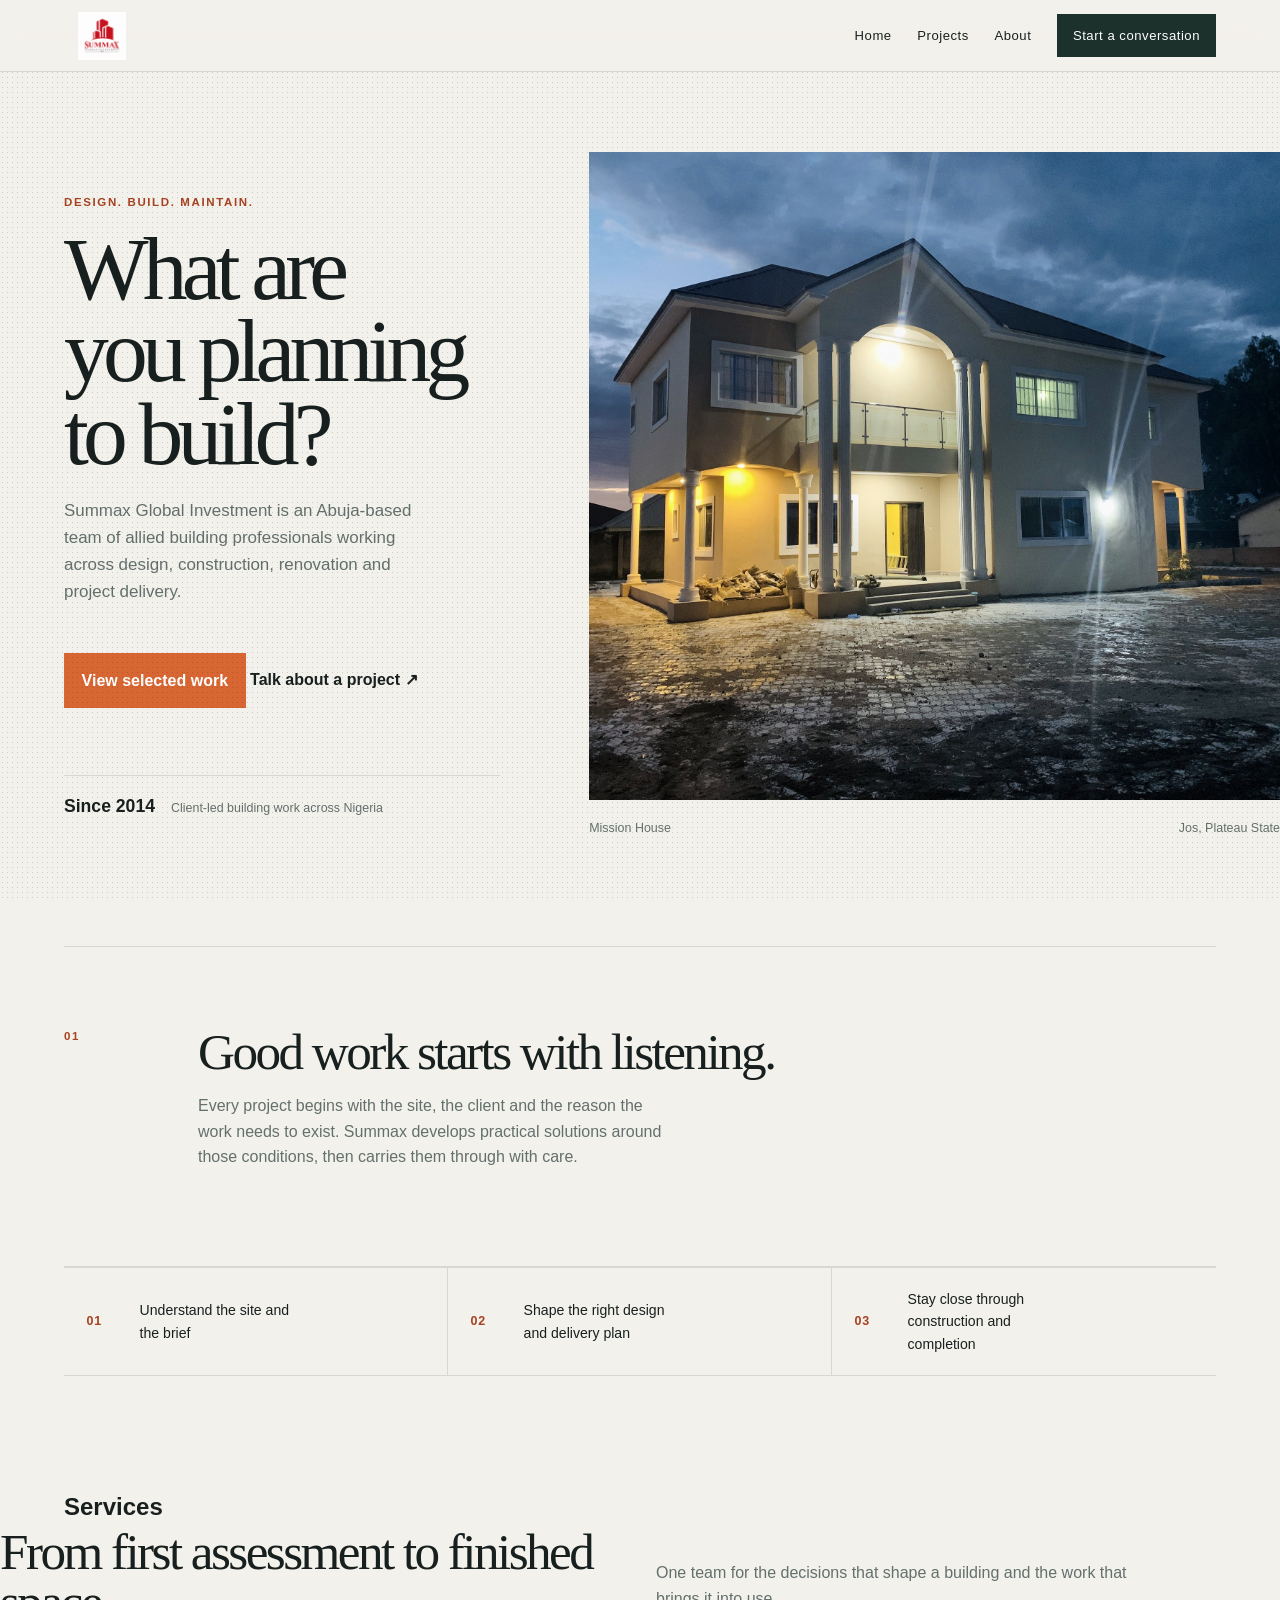
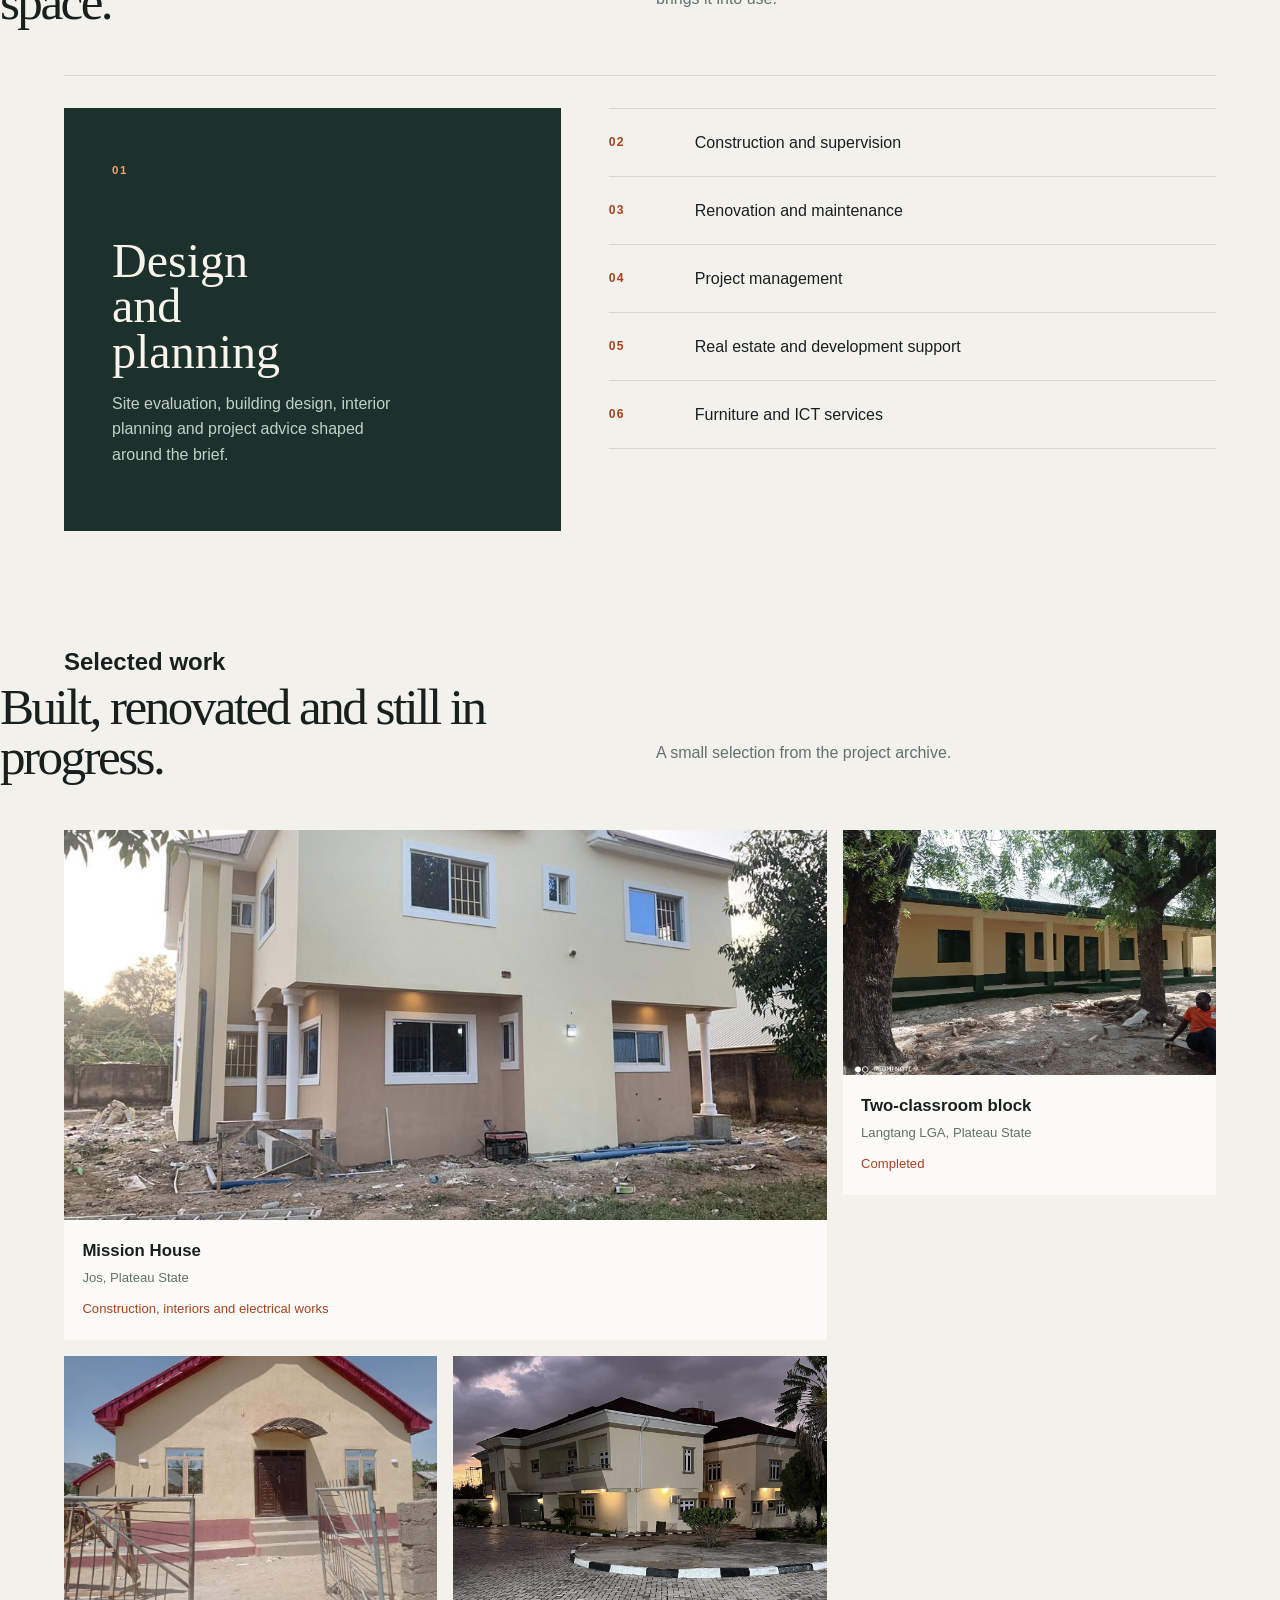
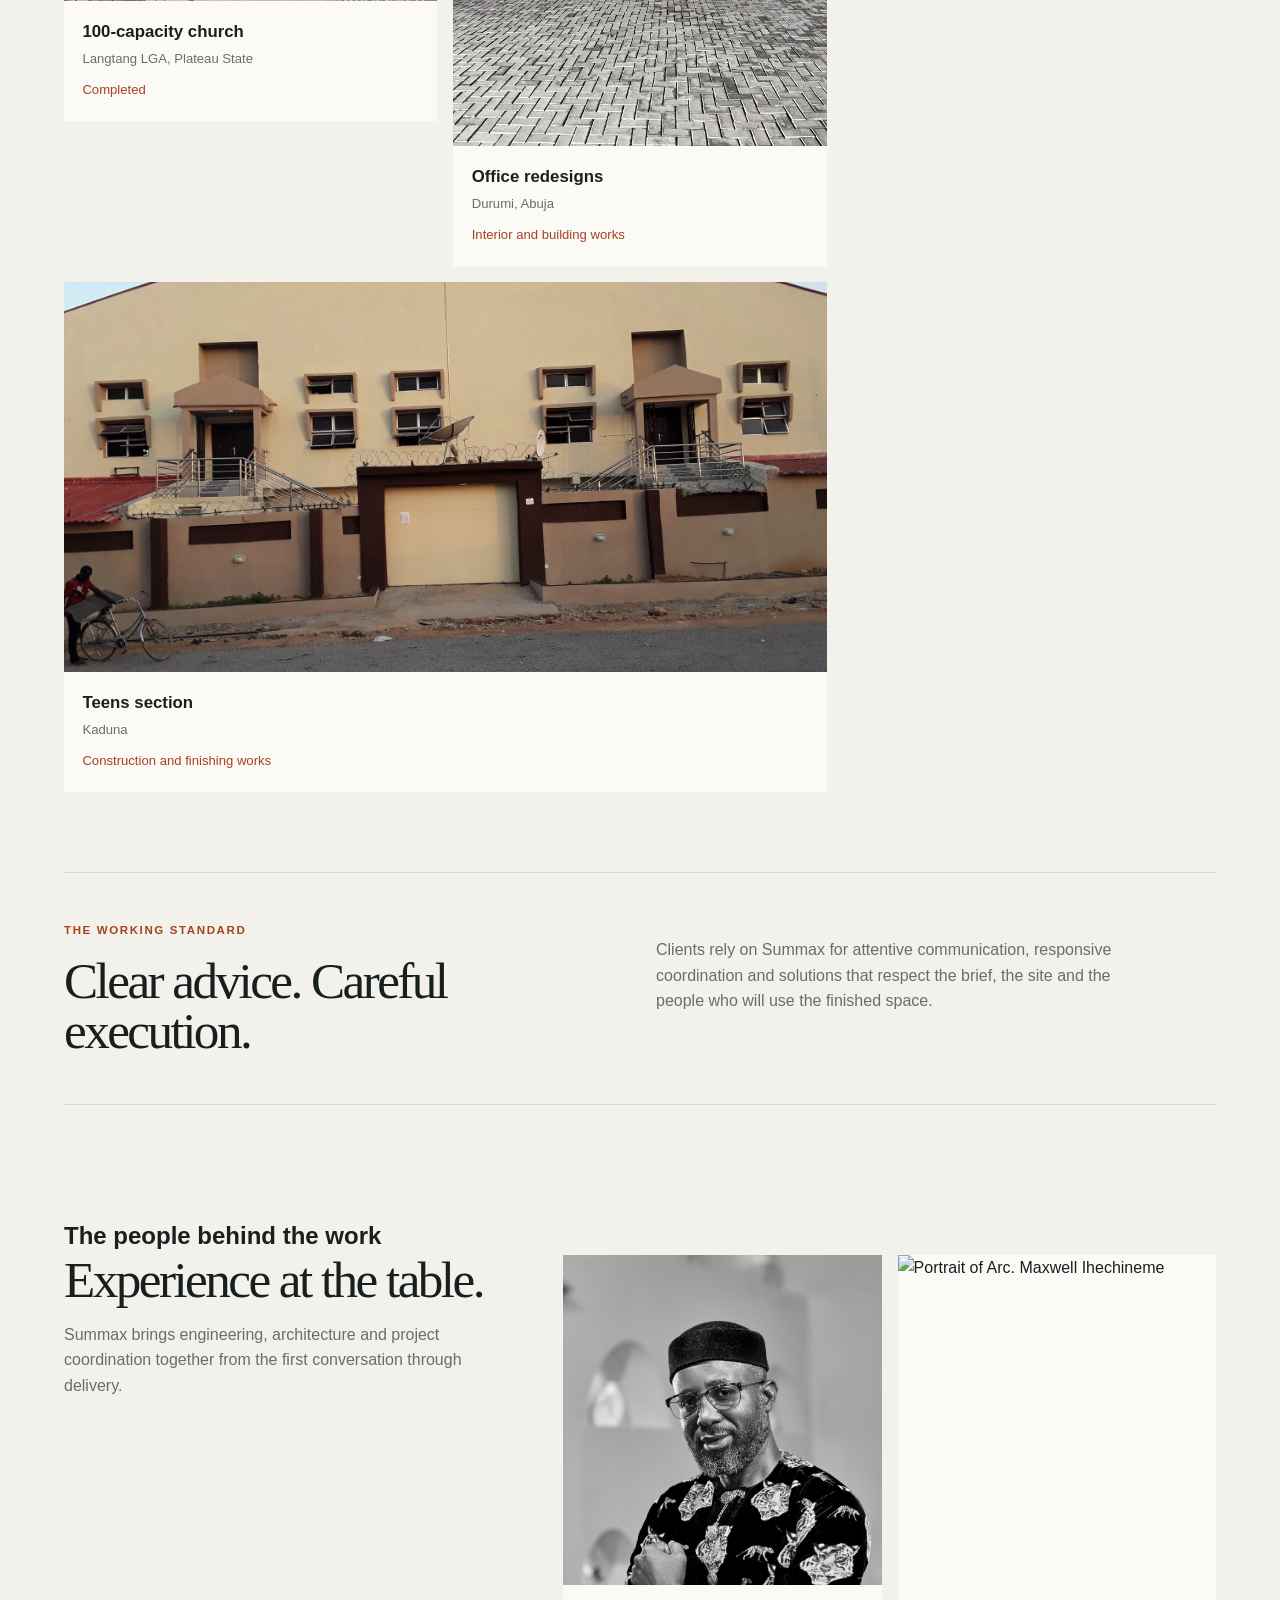
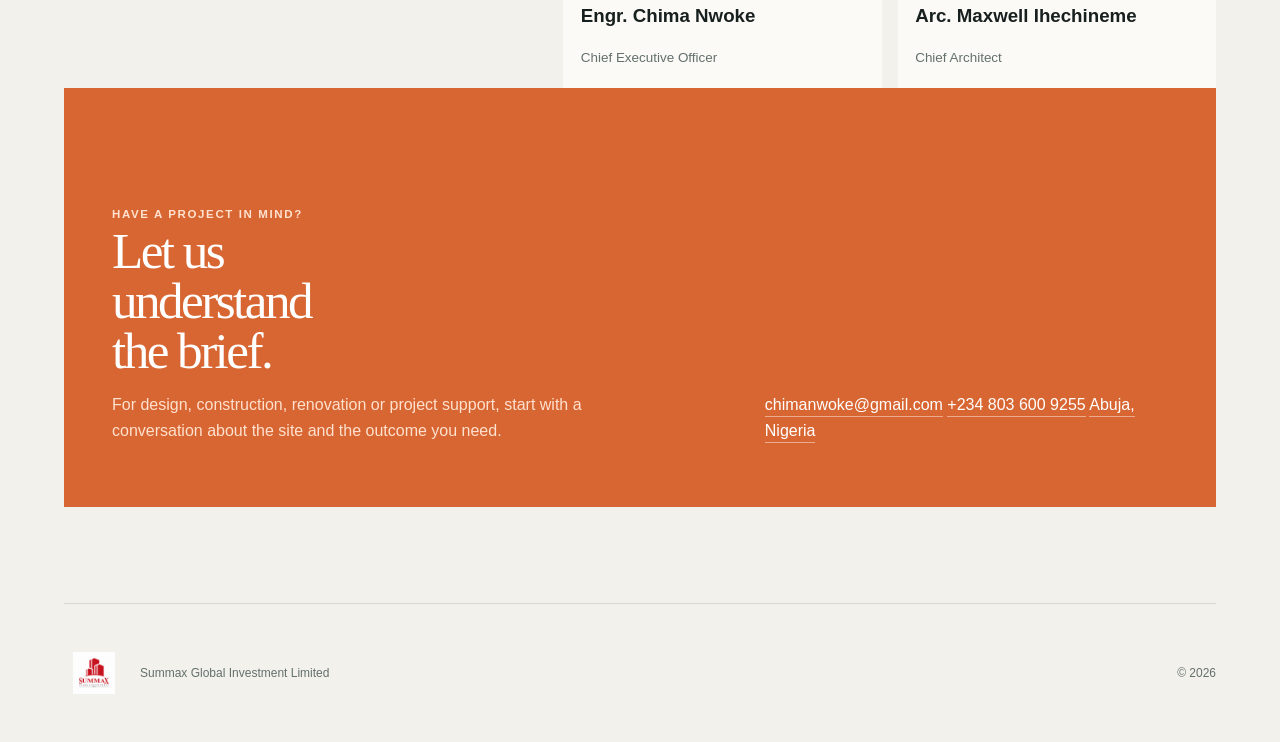
==== commit c09eb1b3: "Polish: readable page titles, grouped project archive, lighter images - Page titles no longer repeat" ====
--- a/docs/index.html
+++ b/docs/index.html
@@ -27,6 +27,7 @@
 </style>
 
 
+<link href="./assets/logo.png" rel="icon" type="image/png">
 <script src="site_libs/clipboard/clipboard.min.js"></script>
 <script src="site_libs/quarto-html/tabby.min.js"></script>
 <script src="site_libs/quarto-html/popper.min.js"></script>
--- a/docs/styles.css
+++ b/docs/styles.css
@@ -14,6 +14,8 @@
 
 * { box-sizing: border-box; }
 html { scroll-behavior: smooth; }
+/* Each page carries its own hero heading; Quarto's title block is redundant. */
+#title-block-header { display: none; }
 body {
   margin: 0;
   background: var(--paper);
@@ -188,15 +190,6 @@
 .page-hero p { max-width: 45ch; color: var(--muted); font-size: 1.08rem; }
 .page-hero-split { display: grid; grid-template-columns: 1fr 1fr; gap: 4rem; align-items: end; max-width: none; }
 .page-hero-split > p { margin-bottom: .7rem; }
-.archive-grid { display: grid; grid-template-columns: repeat(12, 1fr); gap: 1rem; padding-bottom: 3rem; }
-.archive-card { grid-column: span 4; background: var(--surface); }
-.archive-card-featured { grid-column: span 8; }
-.archive-card img { display: block; width: 100%; height: 270px; object-fit: cover; filter: saturate(.82); }
-.archive-card-featured img { height: 430px; }
-.archive-card div { padding: 1.1rem 1.15rem 1.4rem; }
-.archive-card h2 { margin: 0 0 .2rem; font-size: 1.1rem; font-weight: 700; }
-.archive-card p { margin: 0; color: var(--muted); font-size: .83rem; }
-.archive-card:hover img { filter: saturate(1); }
 .about-statement { display: grid; grid-template-columns: 110px 1fr; gap: 1.5rem; padding: 4.5rem 0; border-top: 1px solid var(--line); border-bottom: 1px solid var(--line); }
 .about-statement h2, .about-columns h2 { max-width: 14ch; margin: 0; font-family: Georgia, "Times New Roman", serif; font-size: clamp(2.2rem, 4vw, 4.2rem); font-weight: 400; letter-spacing: -.05em; line-height: .98; }
 .about-statement p { max-width: 58ch; color: var(--muted); }
@@ -211,33 +204,36 @@
 .about-services div { padding: 1.2rem 0; border-bottom: 1px solid var(--line); }
 .about-services strong { font-size: 1.05rem; }
 .about-services p { margin: .25rem 0 0; color: var(--muted); font-size: .88rem; }
-.archive-heading { display: grid; grid-template-columns: .8fr 1.2fr; gap: 2rem; align-items: end; padding: 6rem 0 2.5rem; border-top: 1px solid var(--line); }
-.archive-heading h2 { margin: 0; font-family: Georgia, "Times New Roman", serif; font-size: clamp(2.3rem, 4vw, 4.5rem); font-weight: 400; letter-spacing: -.05em; line-height: .98; }
-.archive-heading p { max-width: 55ch; margin: 0; color: var(--muted); }
-.source-archive-grid { display: grid; grid-template-columns: repeat(4, 1fr); gap: 1rem; padding-bottom: 3rem; }
+.archive-feature { margin: 0 0 3rem; }
+.archive-feature img { display: block; width: 100%; height: clamp(300px, 52vh, 560px); object-fit: cover; }
+.archive-feature figcaption { display: flex; flex-wrap: wrap; gap: .4rem 1.2rem; padding: .9rem 0 0; }
+.archive-feature strong { font-size: 1.05rem; }
+.archive-feature span { color: var(--muted); font-size: .85rem; }
+.archive-group { padding: 3.5rem 0 0; margin-top: 3.5rem; border-top: 1px solid var(--line); }
+.archive-group-head { display: grid; grid-template-columns: 1fr auto auto; gap: .35rem 1.5rem; align-items: baseline; margin-bottom: 1.5rem; }
+.archive-group-head h2 { margin: 0; font-family: Georgia, "Times New Roman", serif; font-size: clamp(1.6rem, 2.6vw, 2.4rem); font-weight: 400; letter-spacing: -.03em; }
+.archive-group-head > span { color: var(--muted); font-size: .82rem; }
+.archive-group-head .count { color: var(--accent-dark); font-variant-numeric: tabular-nums; }
+.source-archive-grid { display: grid; grid-template-columns: repeat(4, 1fr); gap: 1rem; }
 .source-archive-card { margin: 0; background: var(--surface); }
-.source-archive-card img { display: block; width: 100%; height: 190px; object-fit: cover; filter: saturate(.78); }
-.source-archive-card figcaption { display: grid; gap: .25rem; padding: .8rem .9rem 1rem; }
-.source-archive-card strong { font-size: .83rem; line-height: 1.2; }
-.source-archive-card span { color: var(--muted); font-size: .68rem; overflow-wrap: anywhere; }
+.source-archive-card img { display: block; width: 100%; height: 190px; object-fit: cover; filter: saturate(.82); }
+.source-archive-card figcaption { padding: .75rem .85rem .95rem; }
+.source-archive-card strong { font-size: .83rem; font-weight: 600; line-height: 1.25; }
 
 @media (max-width: 850px) {
   .site-nav { padding: 0 5vw; }
   .site-nav-links { gap: 1rem; }
   .site-nav-links .site-nav-cta { display: none; }
   .page-hero-split, .about-columns, .about-objectives { grid-template-columns: 1fr; gap: 1.5rem; }
-  .archive-heading { grid-template-columns: 1fr; }
+  .archive-group-head { grid-template-columns: 1fr auto; }
   .source-archive-grid { grid-template-columns: repeat(2, 1fr); }
-  .archive-card, .archive-card-featured { grid-column: span 6; }
-  .archive-card-featured img { height: 330px; }
 }
 @media (max-width: 560px) {
   .page-shell { width: min(90vw, 430px); }
   .page-hero { padding: 4.5rem 0 3.5rem; }
   .page-hero h1 { font-size: 3.65rem; }
   .source-archive-grid { grid-template-columns: 1fr; }
-  .archive-card, .archive-card-featured { grid-column: span 12; }
-  .archive-card img, .archive-card-featured img { height: 250px; }
+  .archive-group-head { grid-template-columns: 1fr; gap: .2rem; }
   .about-statement { grid-template-columns: 1fr; padding: 3rem 0; }
   .about-columns { padding: 4.5rem 0; }
 }
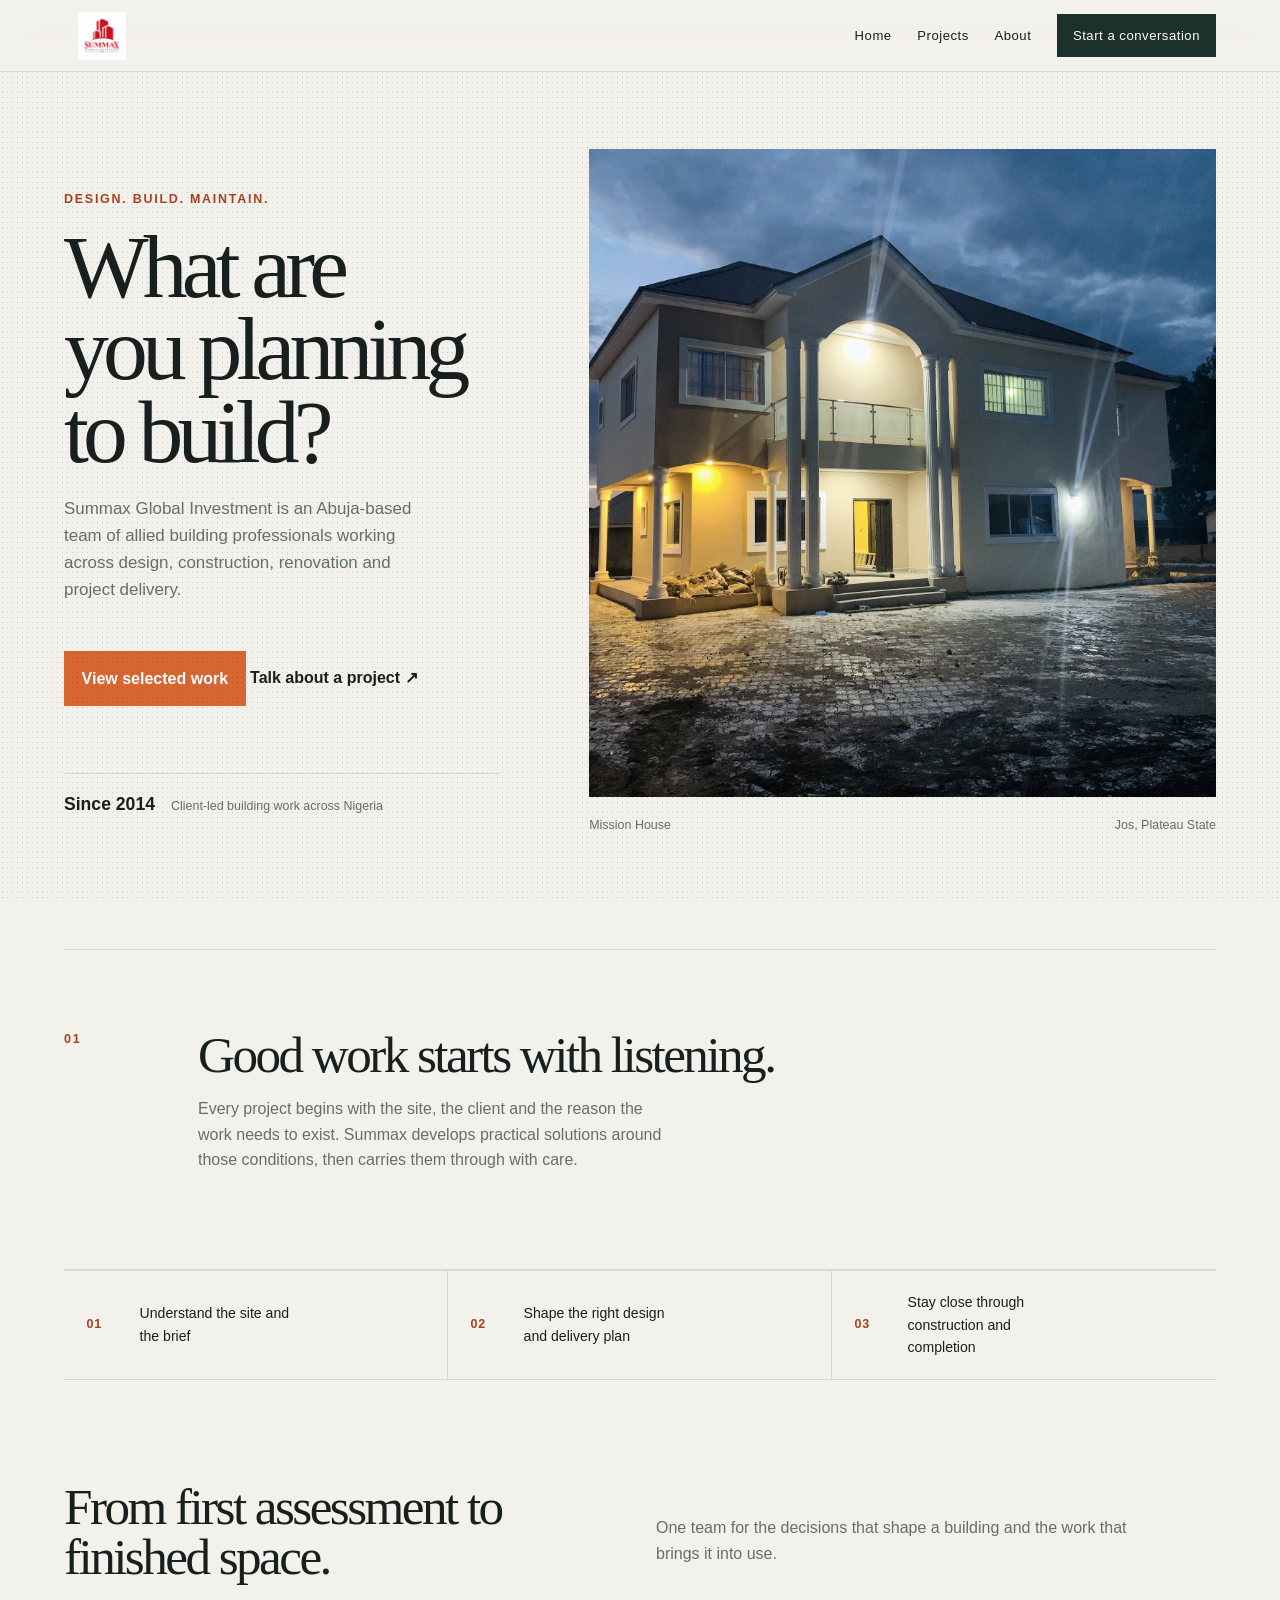
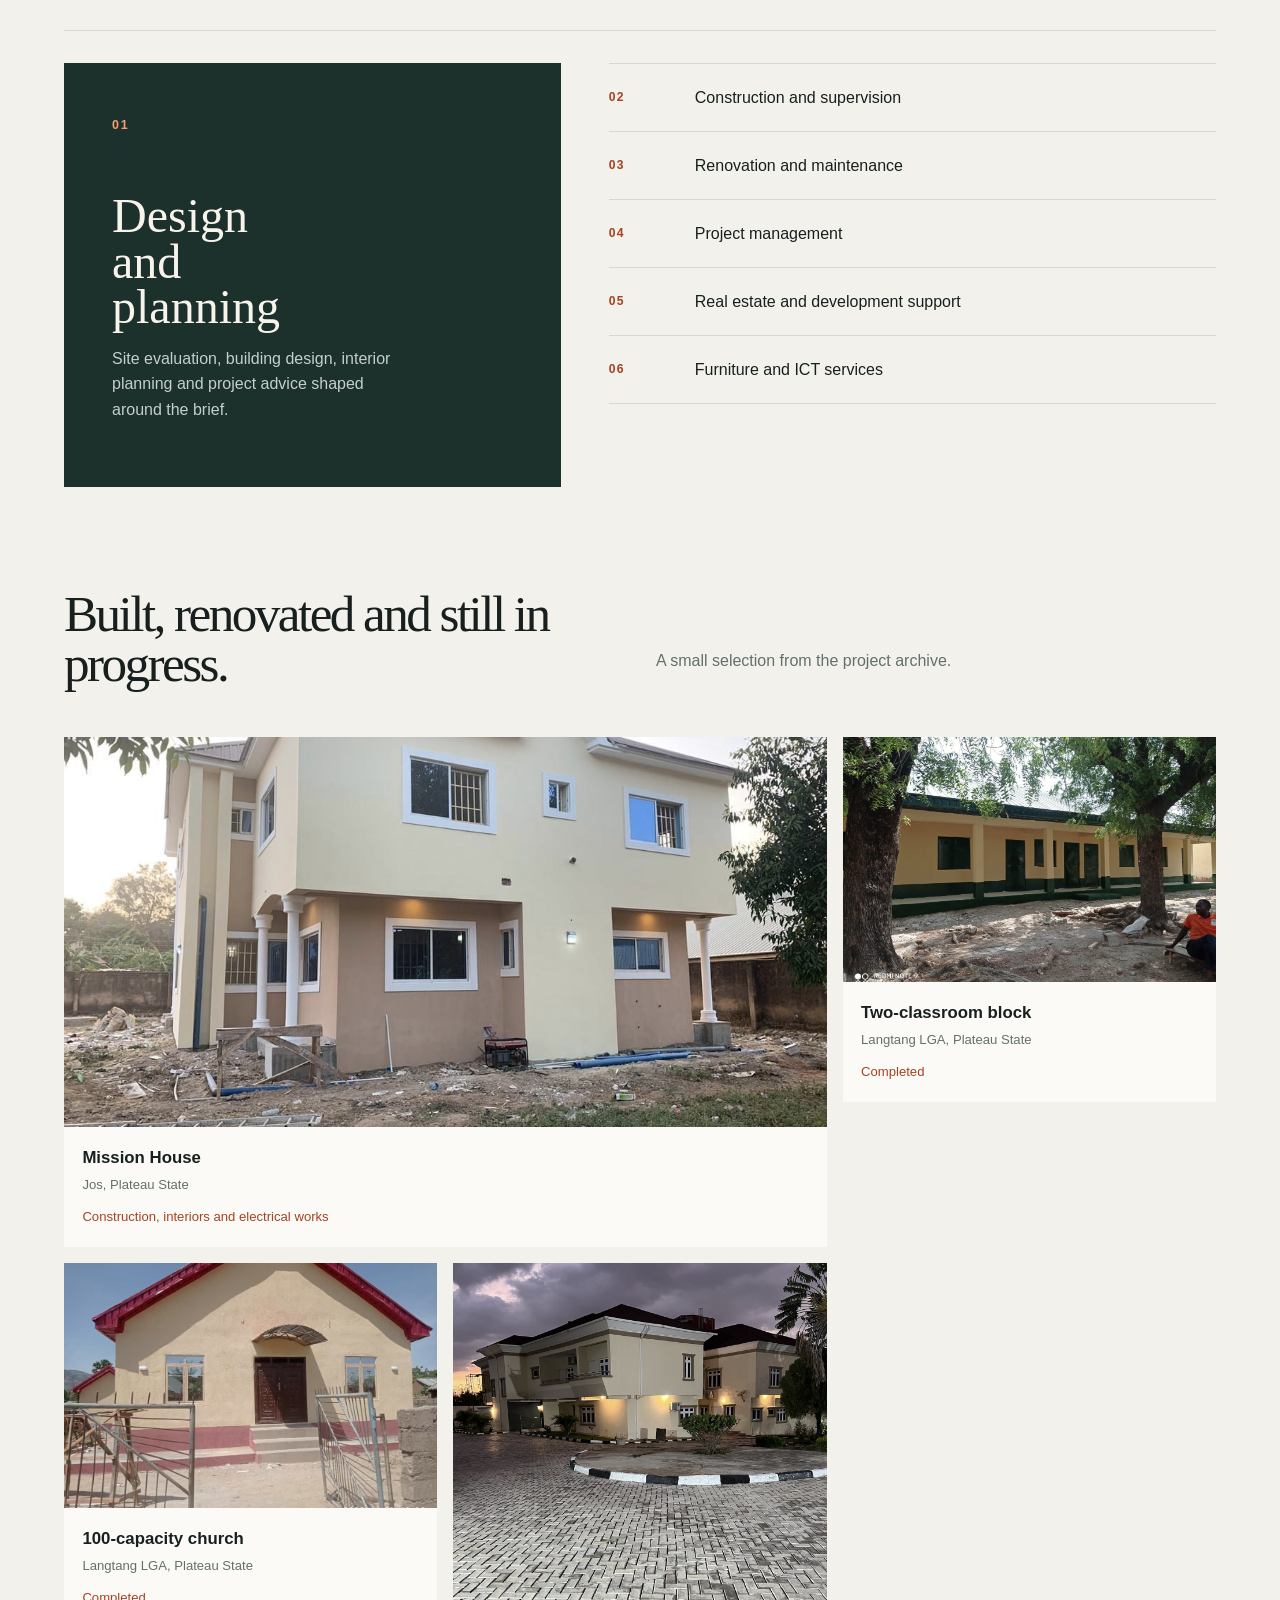
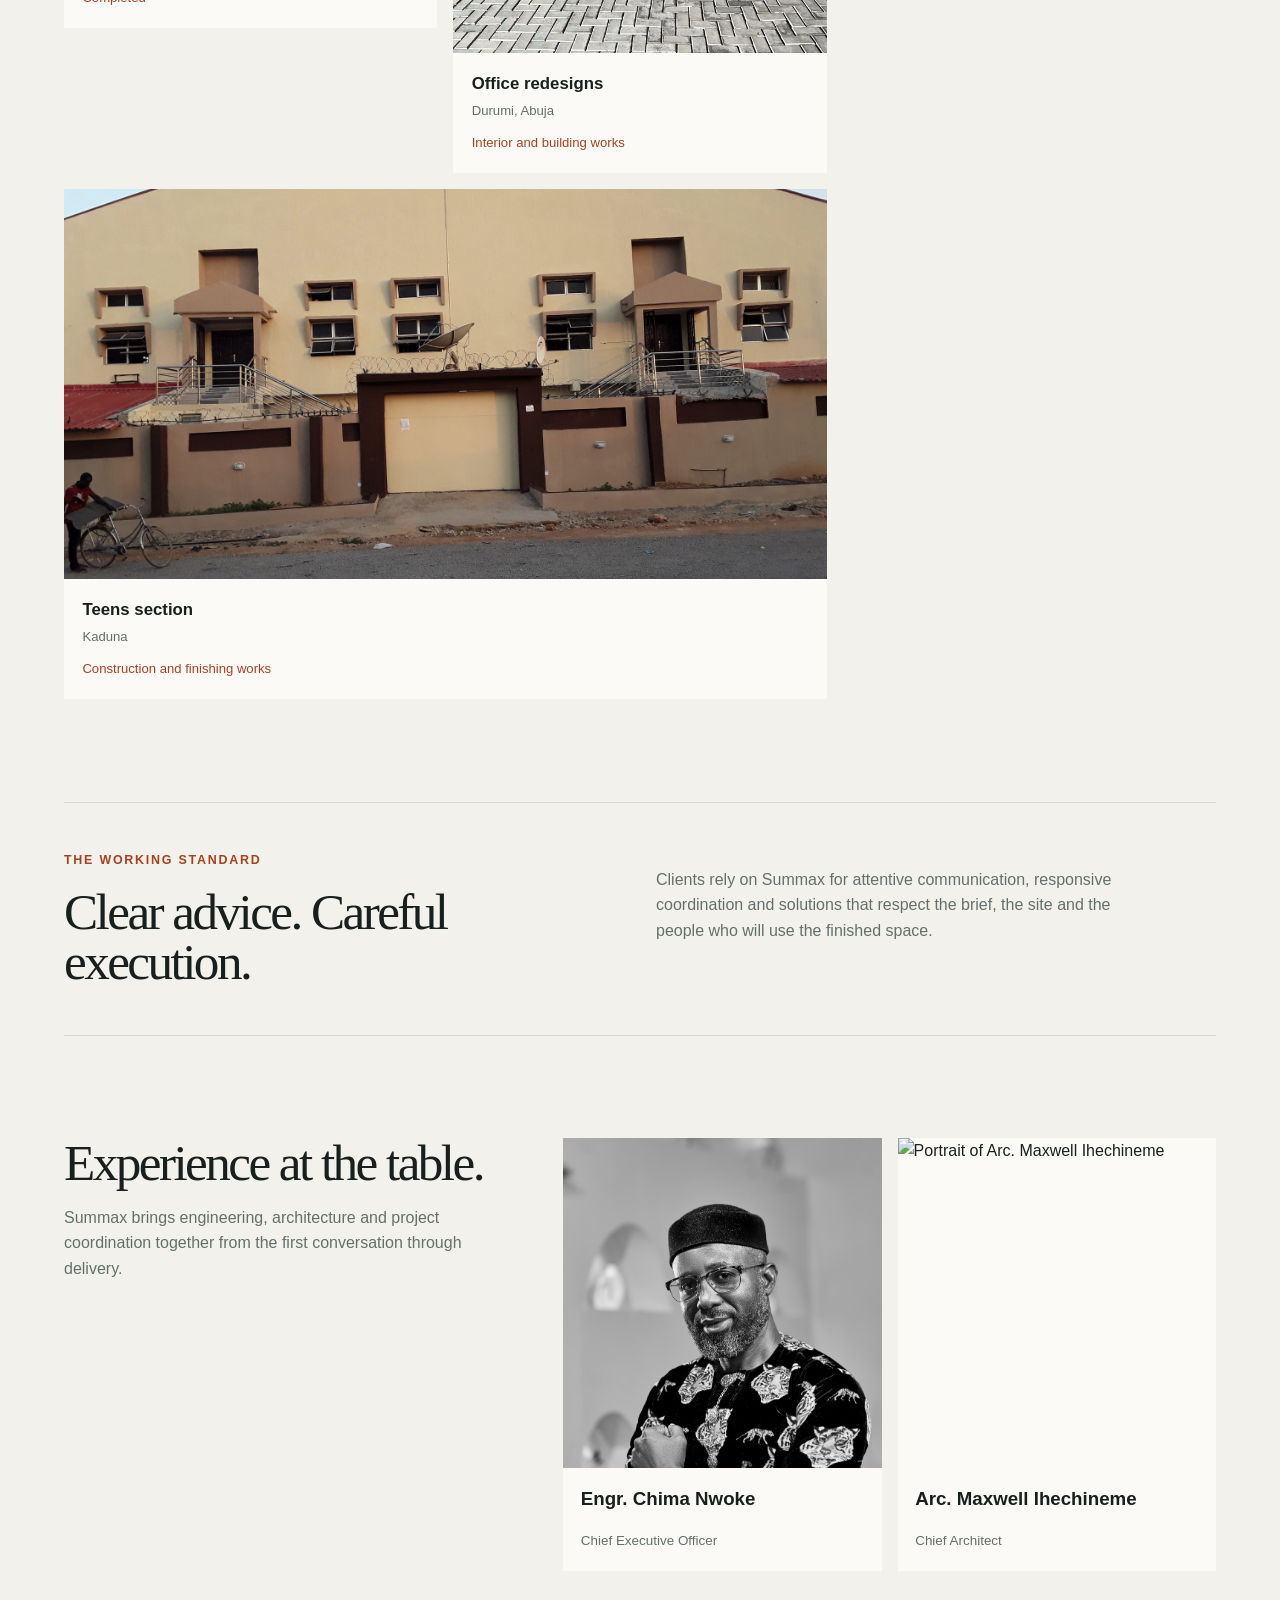
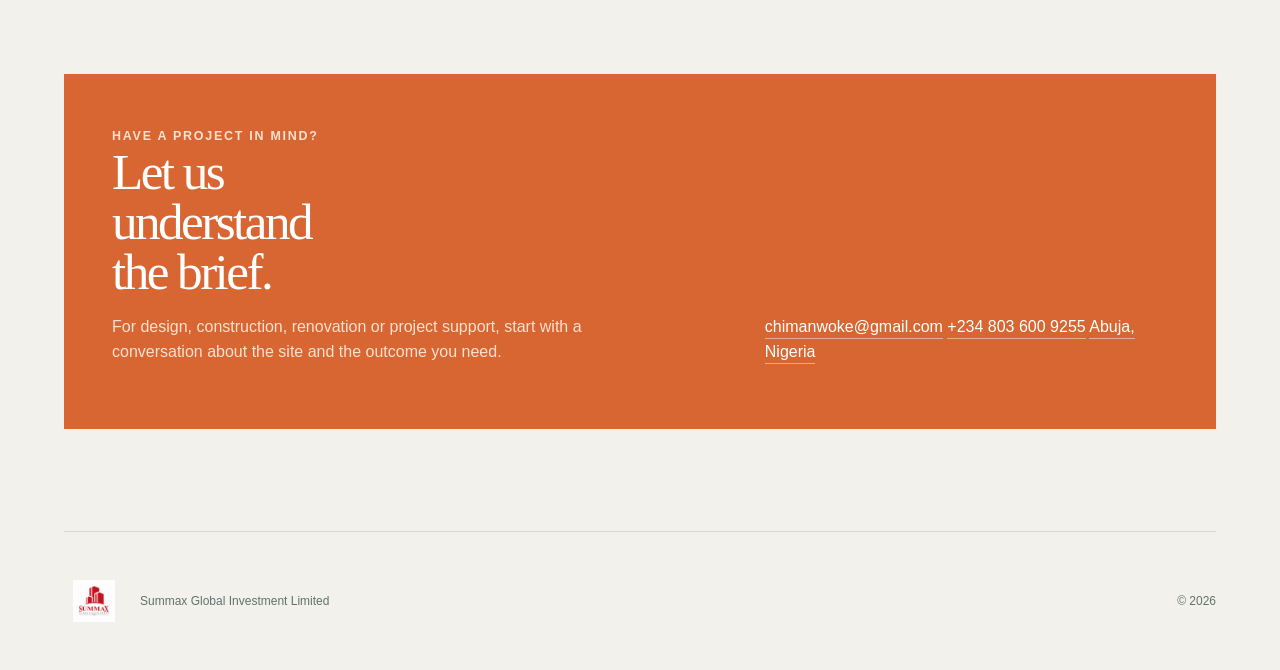
==== commit 7537e3d1: "Phone compatibility: touch targets, readable labels, CTA on mobile Measured the live site at 320/360" ====
--- a/docs/index.html
+++ b/docs/index.html
@@ -54,7 +54,7 @@
 <nav class="site-nav" aria-label="Main navigation">
 <a class="site-nav-brand" href="index.html"><img src="assets/logo.png" alt="Summax Global Investment"></a>
 <div class="site-nav-links">
-<a href="index.html">Home</a><a href="projects.html">Projects</a><a href="about.html">About</a><a class="site-nav-cta" href="about.html#contact">Start a conversation</a>
+<a href="index.html">Home</a><a href="projects.html">Projects</a><a href="about.html">About</a><a class="site-nav-cta" href="about.html#contact"><span class="cta-full">Start a conversation</span><span class="cta-short">Contact</span></a>
 </div>
 </nav>
 <div class="hero">
--- a/docs/styles.css
+++ b/docs/styles.css
@@ -10,6 +10,10 @@
   --deep: #1c302c;
   --max: 1240px;
   --radius: 2px;
+  /* One gutter drives the nav and every top-level content block, so their
+     left and right edges line up at every viewport width. */
+  --gutter: max(1.5rem, 5vw, calc((100% - var(--max)) / 2));
+  --section: clamp(4.5rem, 8vw, 7.5rem);
 }
 
 * { box-sizing: border-box; }
@@ -51,9 +55,35 @@
 }
 #quarto-content { padding: 0; }
 main.content { max-width: none; padding: 0; }
-.hero, .intro-band, .services-grid, .project-grid, .project-detail, .team-layout, .contact-panel, footer {
-  width: min(var(--max), 90vw);
-  margin-inline: auto;
+/* One gutter for every top-level block. Direct body-child selectors mean
+   nested grids (e.g. .team-grid inside .team-layout) fill their parent
+   instead of being inset a second time. */
+body > .hero,
+body > .intro-band,
+body > .approach-strip,
+body > .section-heading,
+body > .services-grid,
+body > .project-grid,
+body > .project-detail,
+body > .team-layout,
+body > .contact-panel,
+body > .page-shell,
+body > footer {
+  margin-inline: var(--gutter);
+}
+/* The markdown section headings carry the anchor ids; .section-heading holds
+   the visible heading. Kept in the accessibility tree, hidden visually. */
+body > h2#services,
+body > h2#projects,
+body > h2#team {
+  position: absolute;
+  width: 1px;
+  height: 1px;
+  margin: 0;
+  padding: 0;
+  overflow: hidden;
+  white-space: nowrap;
+  clip-path: inset(50%);
 }
 .hero {
   min-height: calc(100vh - 72px);
@@ -61,9 +91,9 @@
   grid-template-columns: .82fr 1.18fr;
   gap: clamp(2rem, 7vw, 7rem);
   align-items: center;
-  padding: 5rem 0 6rem;
-}
-.approach-strip { width: min(var(--max), 90vw); margin: 0 auto; display: grid; grid-template-columns: repeat(3, 1fr); border-top: 1px solid var(--line); border-bottom: 1px solid var(--line); }
+  padding-block: clamp(3rem, 6vw, 5rem) var(--section);
+}
+.approach-strip { display: grid; grid-template-columns: repeat(3, 1fr); border-top: 1px solid var(--line); border-bottom: 1px solid var(--line); }
 .approach-strip div { min-height: 96px; padding: 1.25rem 1.4rem; display: grid; grid-template-columns: 42px 1fr; gap: .7rem; align-items: center; border-right: 1px solid var(--line); }
 .approach-strip div:last-child { border-right: 0; }
 .approach-strip strong { color: var(--accent-dark); font-size: .78rem; letter-spacing: .08em; }
@@ -71,7 +101,7 @@
 
 .kicker, .service-number, .section-index {
   color: var(--accent-dark);
-  font-size: .72rem;
+  font-size: .78rem;
   font-weight: 700;
   letter-spacing: .14em;
   text-transform: uppercase;
@@ -94,15 +124,14 @@
 .text-link:hover { color: var(--accent-dark); }
 .hero-note { display: grid; grid-template-columns: auto 1fr; gap: 1rem; align-items: baseline; border-top: 1px solid var(--line); padding-top: 1rem; font-size: .78rem; color: var(--muted); }
 .hero-note strong { color: var(--ink); font-size: 1.1rem; }
-.hero-image { position: relative; margin-right: -5vw; }
+.hero-image { position: relative; }
 .hero-photo { width: 100%; height: min(72vh, 720px); object-fit: cover; object-position: center; filter: saturate(.78) contrast(1.05); }
 .hero-caption { display: flex; justify-content: space-between; padding: .7rem 0; color: var(--muted); font-size: .78rem; }
 .intro-band { display: grid; grid-template-columns: 110px 1fr; gap: 1.5rem; border-top: 1px solid var(--line); border-bottom: 1px solid var(--line); padding: 5rem 0; }
 .intro-band h2, .section-heading h2, .project-detail h2, .team-intro h2, .contact-panel h2 { margin: 0; font-family: Georgia, "Times New Roman", serif; font-size: clamp(2.2rem, 4vw, 4.5rem); font-weight: 400; letter-spacing: -.05em; line-height: .98; }
 .intro-band p, .section-heading p, .project-detail p, .team-intro p, .contact-panel p { max-width: 54ch; color: var(--muted); }
 section h2 { scroll-margin-top: 100px; }
-#services, #projects, #team, #contact { width: min(var(--max), 90vw); margin: 0 auto; padding-top: 7rem; }
-.section-heading { display: grid; grid-template-columns: 1fr 1fr; gap: 2rem; align-items: end; margin-bottom: 3rem; }
+.section-heading { display: grid; grid-template-columns: 1fr 1fr; gap: 2rem; align-items: end; margin-bottom: 3rem; padding-block-start: var(--section); }
 .services-grid { display: grid; grid-template-columns: .9fr 1.1fr; gap: 3rem; border-top: 1px solid var(--line); padding-top: 2rem; }
 .service-feature { background: var(--deep); color: #f8f4ec; padding: 3rem; min-height: 310px; }
 .service-feature .service-number { color: #f0a16f; }
@@ -123,27 +152,26 @@
 .project-copy h3 { margin: 0 0 .15rem; font-size: 1.05rem; font-weight: 700; }
 .project-copy p, .project-copy span { margin: 0; color: var(--muted); font-size: .82rem; }
 .project-copy span { display: block; margin-top: .65rem; color: var(--accent-dark); }
-.project-detail { display: grid; grid-template-columns: 1fr 1fr; gap: 2rem; border-top: 1px solid var(--line); border-bottom: 1px solid var(--line); margin-top: 5rem; padding: 3rem 0; }
+.project-detail { display: grid; grid-template-columns: 1fr 1fr; gap: 2rem; border-top: 1px solid var(--line); border-bottom: 1px solid var(--line); margin-top: var(--section); padding: 3rem 0; }
 .project-detail .kicker { display: block; margin-bottom: 1rem; }
-.team-layout { display: grid; grid-template-columns: .8fr 1.2fr; gap: 4rem; align-items: start; }
+.team-layout { display: grid; grid-template-columns: .8fr 1.2fr; gap: 4rem; align-items: start; padding-block-start: var(--section); }
 .team-grid { display: grid; grid-template-columns: 1fr 1fr; gap: 1rem; }
 .person-card { background: var(--surface); }
 .person-card img { display: block; width: 100%; height: 330px; object-fit: cover; object-position: top; filter: grayscale(.12); }
 .person-card h3, .person-card p { margin: 1rem 1.1rem 0; }
 .person-card p { padding-bottom: 1.2rem; color: var(--muted); font-size: .84rem; }
-.contact-panel { display: grid; grid-template-columns: 1.2fr .8fr; gap: 3rem; align-items: end; margin-top: 7rem; padding: 3rem; background: var(--accent); color: #fff; }
+.contact-panel { display: grid; grid-template-columns: 1.2fr .8fr; gap: 3rem; align-items: end; margin-top: var(--section); padding: 3rem; background: var(--accent); color: #fff; }
 .contact-panel .kicker, .contact-panel p { color: #ffe1cf; }
 .contact-panel h2 { max-width: 8ch; }
 .contact-details { display: grid; gap: .7rem; justify-items: start; }
 .contact-details a, .contact-details span { color: #fff; text-decoration: none; border-bottom: 1px solid rgba(255,255,255,.45); padding-bottom: .2rem; }
-footer { display: flex; justify-content: space-between; gap: 1rem; align-items: center; padding: 3rem 0; margin-top: 6rem; color: var(--muted); font-size: .75rem; border-top: 1px solid var(--line); }
+footer { display: flex; justify-content: space-between; gap: 1rem; align-items: center; padding-block: 3rem; margin-top: var(--section); color: var(--muted); font-size: .75rem; border-top: 1px solid var(--line); }
 footer img { width: 60px; max-height: 42px; object-fit: contain; }
 footer span:nth-child(2) { margin-right: auto; }
 @media (max-width: 850px) {
   .hero { grid-template-columns: 1fr; padding-top: 3.5rem; }
   .hero h1 { max-width: 10ch; font-size: clamp(3.5rem, 15vw, 6rem); }
-  .hero-image { margin-right: 0; }
-  .hero-photo { height: 58vh; }
+  .hero-photo { height: min(58vh, 460px); }
   .intro-band, .section-heading, .services-grid, .project-detail, .team-layout, .contact-panel { grid-template-columns: 1fr; }
   .services-grid { gap: 2rem; }
   .approach-strip { grid-template-columns: 1fr; }
@@ -156,11 +184,9 @@
 @media (max-width: 560px) {
   .navbar { padding: 0 1rem; }
   .navbar-brand img { width: 62px; }
-  .hero, .intro-band, .services-grid, .project-grid, .project-detail, .team-layout, .contact-panel, footer { width: min(90vw, 430px); }
   .hero { min-height: auto; padding: 3rem 0 4rem; }
   .hero h1 { font-size: 3.65rem; }
   .intro-band { padding: 3rem 0; }
-  #services, #projects, #team, #contact { width: min(90vw, 430px); padding-top: 4.5rem; }
   .section-heading { margin-bottom: 2rem; }
   .service-feature { padding: 2rem; }
   .project-card, .project-card-wide, .project-card-tall { grid-column: span 12; }
@@ -176,7 +202,7 @@
 }
 
 /* Shared site navigation */
-.site-nav { width: 100%; min-height: 72px; padding: 0 5vw; display: flex; align-items: center; justify-content: space-between; gap: 2rem; background: rgba(243,241,235,.94); border-bottom: 1px solid var(--line); backdrop-filter: blur(14px); position: relative; z-index: 5; }
+.site-nav { width: 100%; min-height: 72px; padding: 0 var(--gutter); display: flex; align-items: center; justify-content: space-between; gap: 2rem; background: rgba(243,241,235,.94); border-bottom: 1px solid var(--line); backdrop-filter: blur(14px); position: sticky; top: 0; z-index: 5; }
 .site-nav-brand img { display: block; width: 76px; max-height: 48px; object-fit: contain; }
 .site-nav-links { display: flex; align-items: center; gap: 1.6rem; }
 .site-nav-links a { color: var(--ink); text-decoration: none; font-size: .82rem; letter-spacing: .04em; }
@@ -184,8 +210,8 @@
 .site-nav-links .site-nav-cta { background: var(--deep); color: #fff; padding: .7rem 1rem; }
 
 /* Inner pages */
-.page-shell { width: min(var(--max), 90vw); margin: 0 auto; }
-.page-hero { max-width: 850px; padding: 7rem 0 5rem; }
+.page-shell { padding-bottom: 1rem; }
+.page-hero { max-width: 850px; padding-block: var(--section) clamp(3rem, 6vw, 4.5rem); }
 .page-hero h1 { max-width: 10ch; margin: 1rem 0 1.4rem; font-family: Georgia, "Times New Roman", serif; font-size: clamp(3.5rem, 7vw, 6.5rem); font-weight: 400; letter-spacing: -.065em; line-height: .93; }
 .page-hero p { max-width: 45ch; color: var(--muted); font-size: 1.08rem; }
 .page-hero-split { display: grid; grid-template-columns: 1fr 1fr; gap: 4rem; align-items: end; max-width: none; }
@@ -193,13 +219,14 @@
 .about-statement { display: grid; grid-template-columns: 110px 1fr; gap: 1.5rem; padding: 4.5rem 0; border-top: 1px solid var(--line); border-bottom: 1px solid var(--line); }
 .about-statement h2, .about-columns h2 { max-width: 14ch; margin: 0; font-family: Georgia, "Times New Roman", serif; font-size: clamp(2.2rem, 4vw, 4.2rem); font-weight: 400; letter-spacing: -.05em; line-height: .98; }
 .about-statement p { max-width: 58ch; color: var(--muted); }
-.about-objectives { display: grid; grid-template-columns: 1fr 1fr; gap: 4rem; padding: 6rem 0 1rem; }
+.about-objectives { display: grid; grid-template-columns: 1fr 1fr; gap: 4rem; padding-block: var(--section) 0; }
 .about-objectives h2 { max-width: 12ch; margin: 0; font-family: Georgia, "Times New Roman", serif; font-size: clamp(2.2rem, 4vw, 4.2rem); font-weight: 400; letter-spacing: -.05em; line-height: .98; }
 .about-objectives p { max-width: 58ch; color: var(--muted); }
 .audience-note { display: grid; gap: .35rem; margin-top: 2rem; padding-top: 1rem; border-top: 1px solid var(--line); }
 .audience-note strong { color: var(--ink); }
 .audience-note span { font-size: .86rem; }
 
+.about-columns { display: grid; grid-template-columns: 1fr 1fr; gap: 4rem; padding-block: var(--section); }
 .about-services { border-top: 1px solid var(--line); }
 .about-services div { padding: 1.2rem 0; border-bottom: 1px solid var(--line); }
 .about-services strong { font-size: 1.05rem; }
@@ -220,20 +247,47 @@
 .source-archive-card figcaption { padding: .75rem .85rem .95rem; }
 .source-archive-card strong { font-size: .83rem; font-weight: 600; line-height: 1.25; }
 
+/* Touch devices get 44px-tall nav targets; phones also swap the long CTA
+   label for a short one so the whole bar still fits at 320px. */
+.cta-short { display: none; }
+@media (hover: none) {
+  .site-nav-links a { display: flex; align-items: center; min-height: 44px; padding-inline: .6rem; }
+  a[href^="tel:"], a[href^="mailto:"] { display: inline-flex; align-items: center; min-height: 44px; }
+}
+@media (max-width: 620px) {
+  .site-nav { min-height: 64px; }
+  .site-nav-links { gap: 0; }
+  .cta-full { display: none; }
+  .cta-short { display: inline; }
+  .site-nav-cta { padding-inline: .85rem !important; }
+}
+
 @media (max-width: 850px) {
-  .site-nav { padding: 0 5vw; }
-  .site-nav-links { gap: 1rem; }
-  .site-nav-links .site-nav-cta { display: none; }
   .page-hero-split, .about-columns, .about-objectives { grid-template-columns: 1fr; gap: 1.5rem; }
   .archive-group-head { grid-template-columns: 1fr auto; }
   .source-archive-grid { grid-template-columns: repeat(2, 1fr); }
 }
 @media (max-width: 560px) {
-  .page-shell { width: min(90vw, 430px); }
-  .page-hero { padding: 4.5rem 0 3.5rem; }
+  .page-hero { padding-block: 3.5rem 3rem; }
   .page-hero h1 { font-size: 3.65rem; }
   .source-archive-grid { grid-template-columns: 1fr; }
   .archive-group-head { grid-template-columns: 1fr; gap: .2rem; }
   .about-statement { grid-template-columns: 1fr; padding: 3rem 0; }
   .about-columns { padding: 4.5rem 0; }
-}
+  .service-feature h3 { font-size: 2.3rem; }
+  .source-archive-card img { height: 220px; }
+}
+/* Narrow phones: keep the display type inside the 320px content box. */
+@media (max-width: 380px) {
+  .hero h1, .page-hero h1 { font-size: 3rem; }
+  .site-nav-brand img { width: 54px; }
+  .site-nav-links a { padding-inline: .45rem; font-size: .8rem; }
+  .site-nav-cta { padding-inline: .6rem !important; }
+}
+/* Mobile browsers size 100vh to the largest possible viewport, so a
+   full-height hero is taller than the visible area until the user scrolls.
+   dvh tracks the real viewport; vh above stays as the fallback. */
+@supports (height: 100dvh) {
+  @media (min-width: 561px) { .hero { min-height: calc(100dvh - 72px); } }
+  @media (max-width: 850px) { .hero-photo { height: min(58dvh, 460px); } }
+}
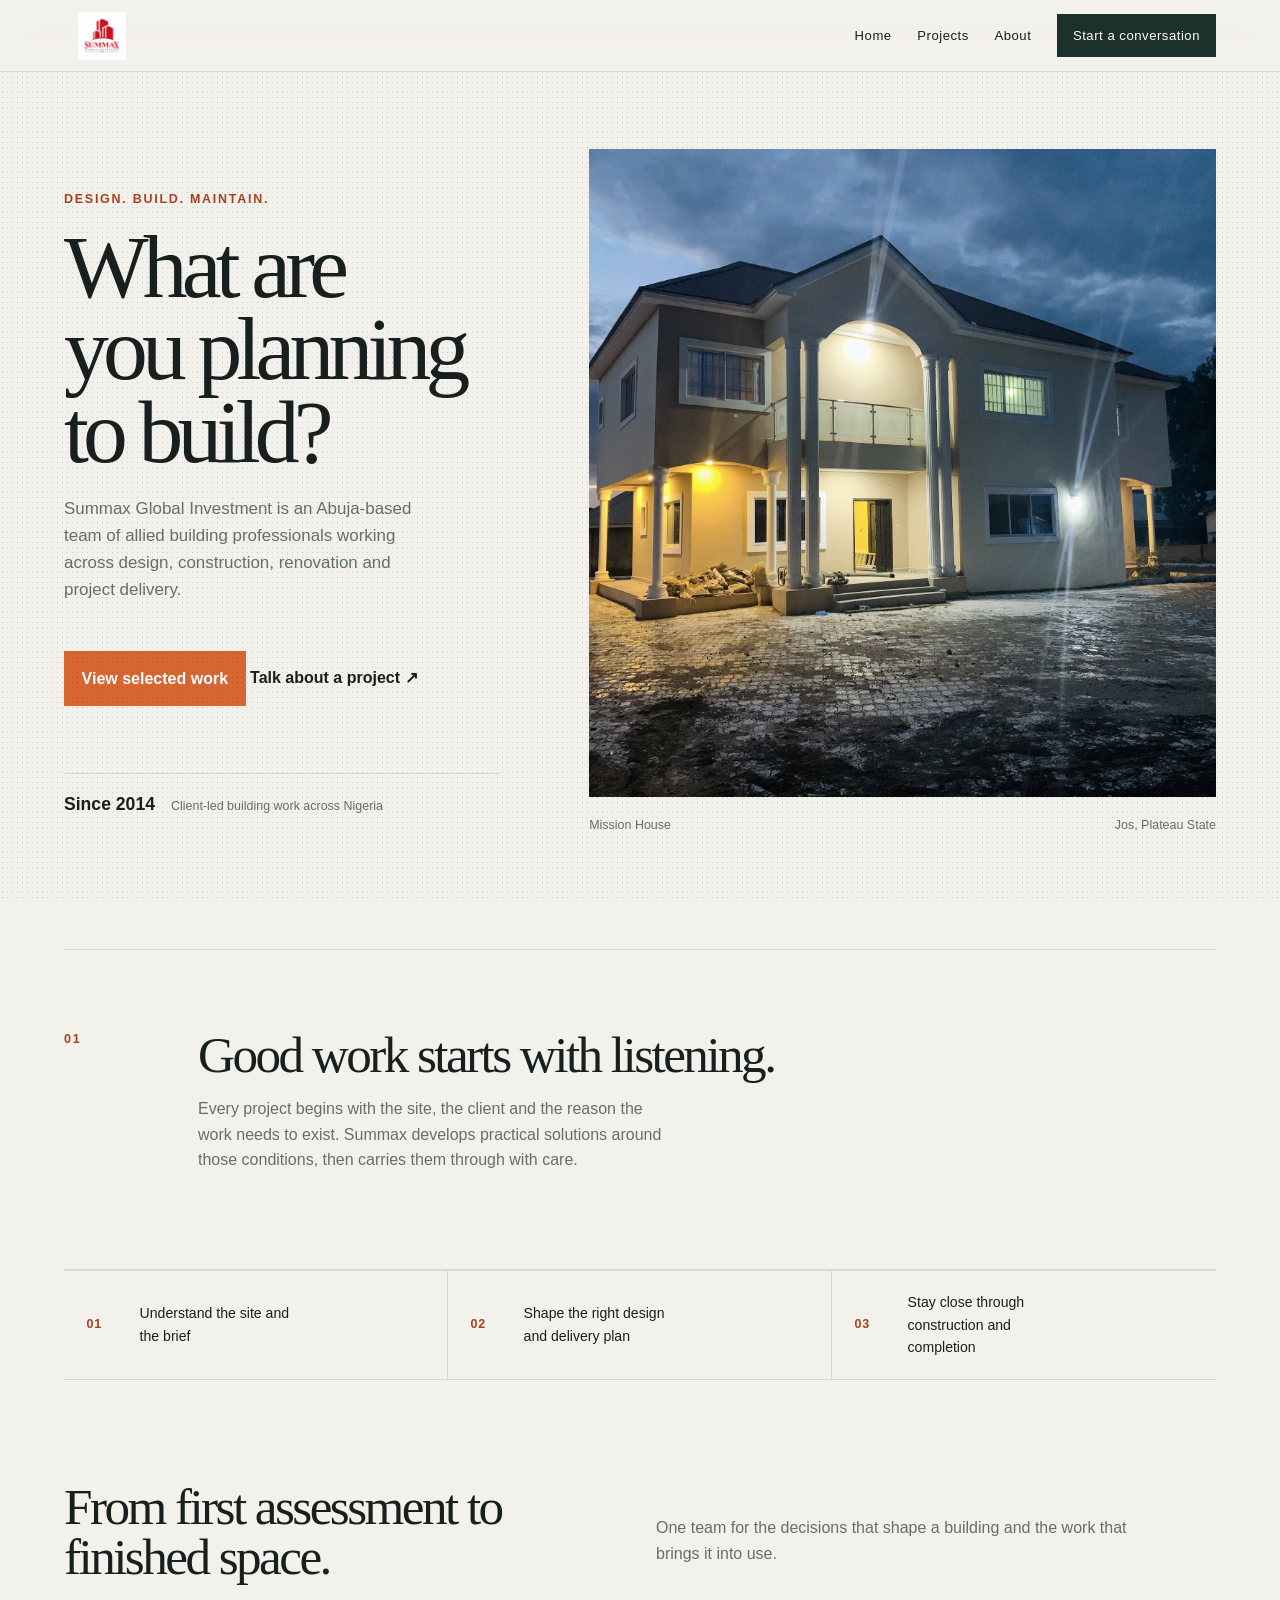
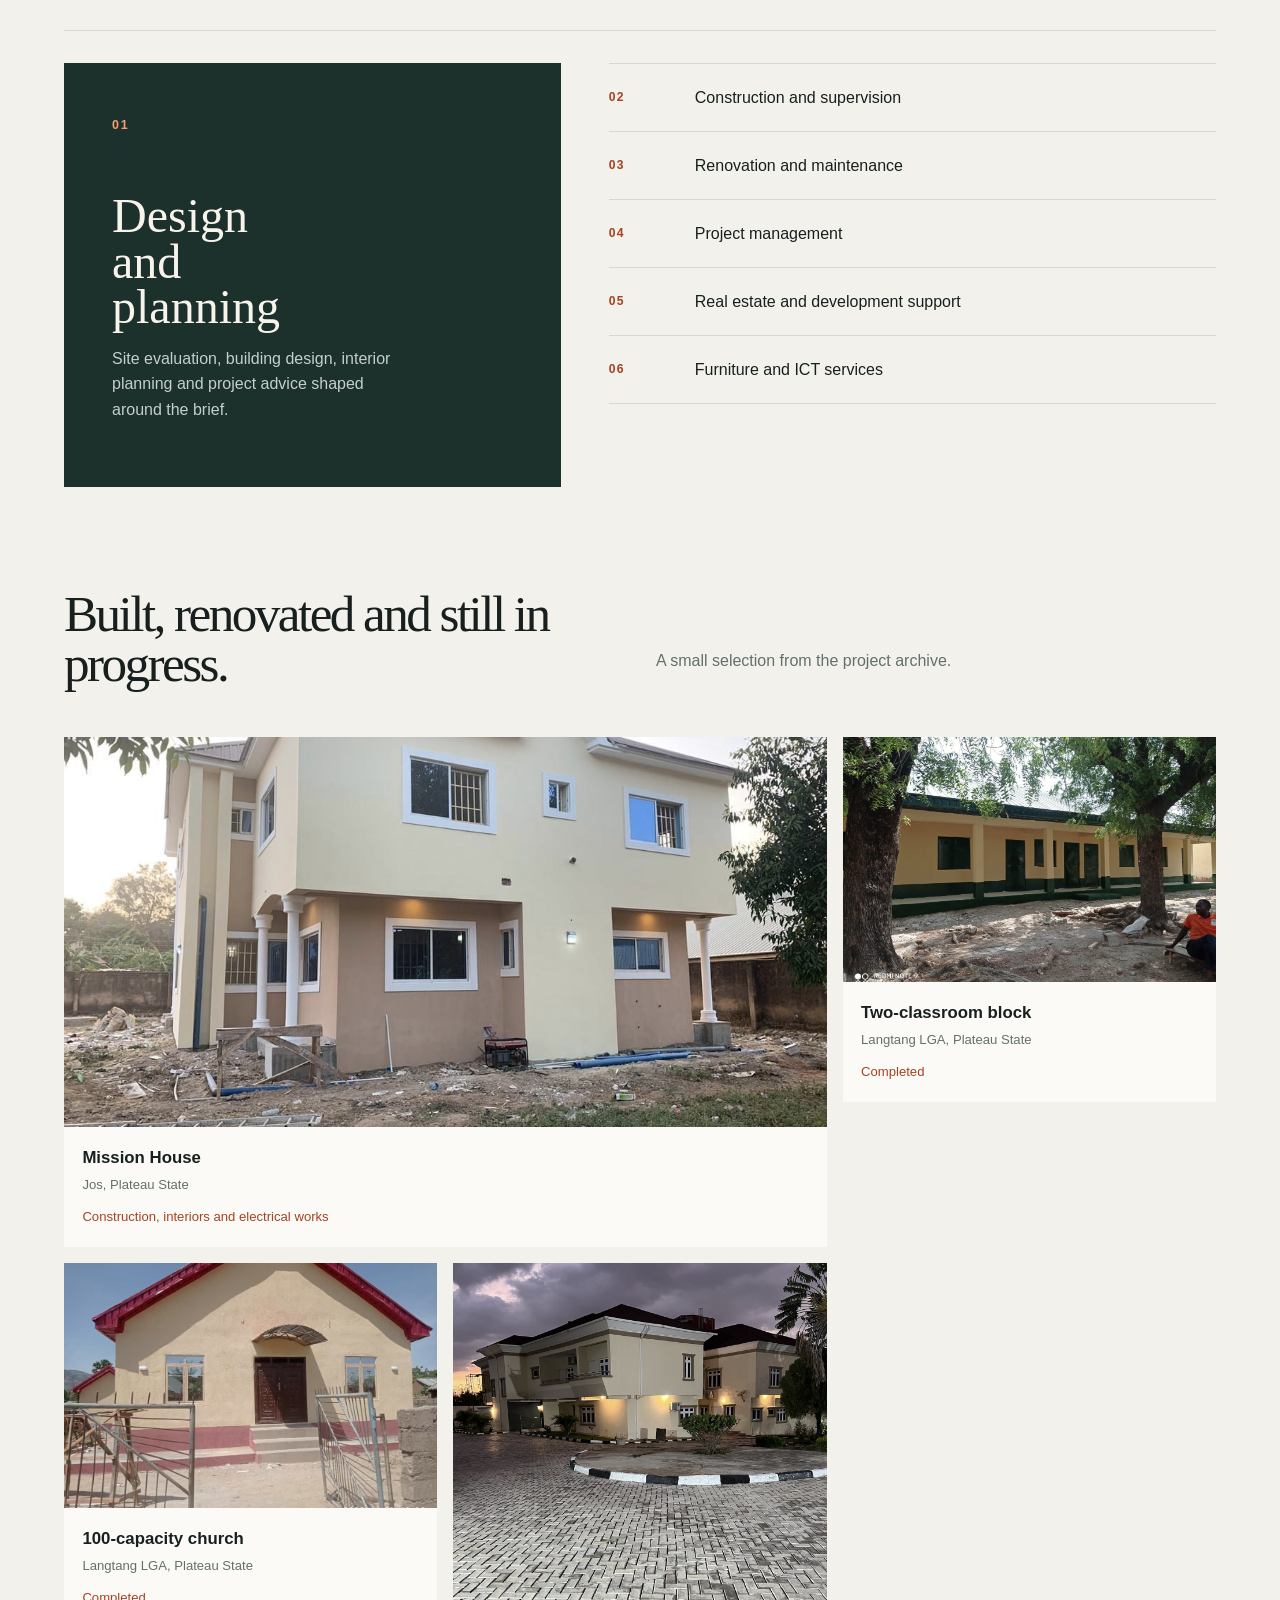
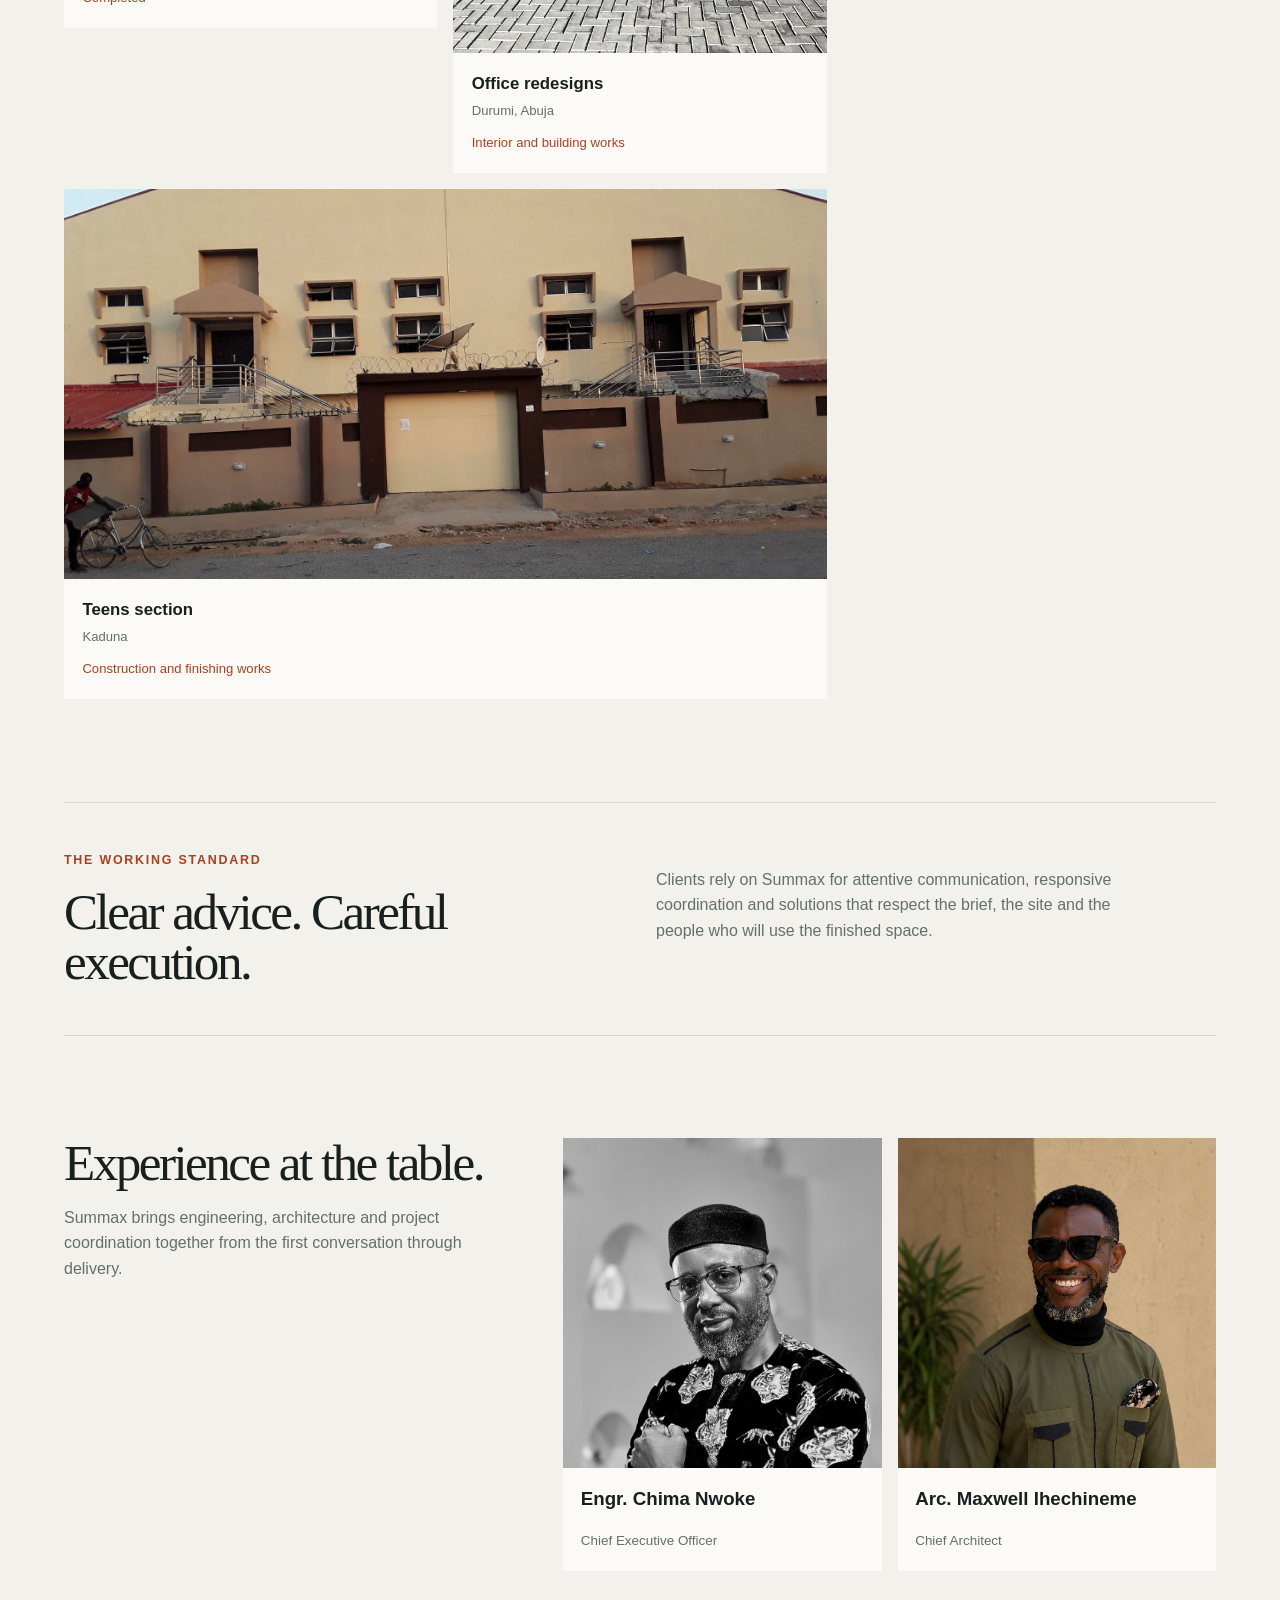
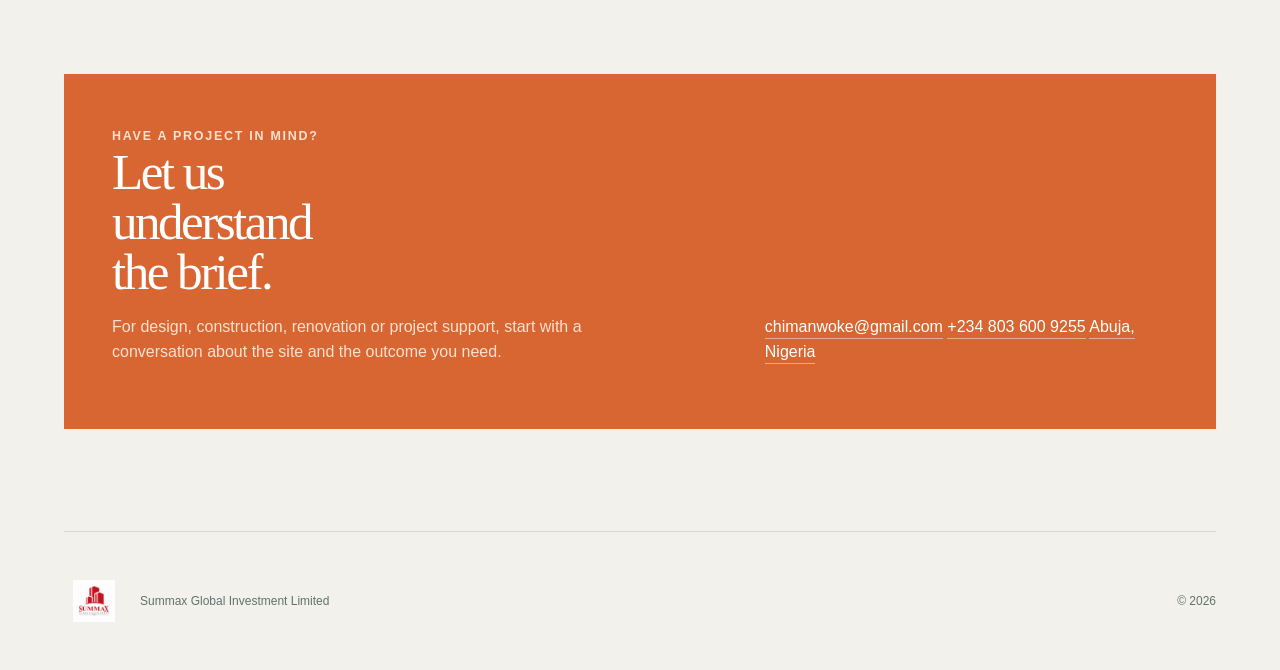
==== commit e31201c5: "Fix missing portrait on the homepage index.qmd still pointed at assets/people/maxwell-ihechineme.png" ====
--- a/docs/index.html
+++ b/docs/index.html
@@ -242,7 +242,7 @@
 </p>
 </div>
 <div class="person-card">
-<img src="assets/people/maxwell-ihechineme.png" class="img-fluid" alt="Portrait of Arc. Maxwell Ihechineme">
+<img src="assets/people/maxwell-ihechineme.jpg" class="img-fluid" alt="Portrait of Arc. Maxwell Ihechineme">
 <h3>
 Arc. Maxwell Ihechineme
 </h3>
--- a/docs/styles.css
+++ b/docs/styles.css
@@ -130,7 +130,10 @@
 .intro-band { display: grid; grid-template-columns: 110px 1fr; gap: 1.5rem; border-top: 1px solid var(--line); border-bottom: 1px solid var(--line); padding: 5rem 0; }
 .intro-band h2, .section-heading h2, .project-detail h2, .team-intro h2, .contact-panel h2 { margin: 0; font-family: Georgia, "Times New Roman", serif; font-size: clamp(2.2rem, 4vw, 4.5rem); font-weight: 400; letter-spacing: -.05em; line-height: .98; }
 .intro-band p, .section-heading p, .project-detail p, .team-intro p, .contact-panel p { max-width: 54ch; color: var(--muted); }
-section h2 { scroll-margin-top: 100px; }
+/* Anchor targets must clear the sticky nav: 72px on desktop, ~111px once
+   the phone layout stacks it onto two rows. */
+:where(h1, h2, h3, section, div)[id] { scroll-margin-top: 7rem; }
+@media (max-width: 620px) { :where(h1, h2, h3, section, div)[id] { scroll-margin-top: 9.5rem; } }
 .section-heading { display: grid; grid-template-columns: 1fr 1fr; gap: 2rem; align-items: end; margin-bottom: 3rem; padding-block-start: var(--section); }
 .services-grid { display: grid; grid-template-columns: .9fr 1.1fr; gap: 3rem; border-top: 1px solid var(--line); padding-top: 2rem; }
 .service-feature { background: var(--deep); color: #f8f4ec; padding: 3rem; min-height: 310px; }
@@ -247,19 +250,23 @@
 .source-archive-card figcaption { padding: .75rem .85rem .95rem; }
 .source-archive-card strong { font-size: .83rem; font-weight: 600; line-height: 1.25; }
 
-/* Touch devices get 44px-tall nav targets; phones also swap the long CTA
-   label for a short one so the whole bar still fits at 320px. */
+/* Touch devices get 44px-tall targets; phones also swap the long CTA label
+   for a short one and stack the bar, so it still fits at 320px. */
 .cta-short { display: none; }
 @media (hover: none) {
   .site-nav-links a { display: flex; align-items: center; min-height: 44px; padding-inline: .6rem; }
-  a[href^="tel:"], a[href^="mailto:"] { display: inline-flex; align-items: center; min-height: 44px; }
-}
+  a[href^="tel:"], a[href^="mailto:"], .text-link { display: inline-flex; align-items: center; min-height: 44px; }
+}
+/* The brand, three links and the CTA need 318px together - more than a 320px
+   phone has - so below 620px the links drop to their own full-width row. */
 @media (max-width: 620px) {
-  .site-nav { min-height: 64px; }
-  .site-nav-links { gap: 0; }
+  .site-nav { flex-wrap: wrap; gap: 0; row-gap: .2rem; padding-block: .45rem; }
+  .site-nav-brand { flex: 0 0 auto; }
+  .site-nav-links { flex: 1 1 100%; justify-content: space-between; gap: 0; }
+  .site-nav-links a { padding-inline: .5rem; }
   .cta-full { display: none; }
   .cta-short { display: inline; }
-  .site-nav-cta { padding-inline: .85rem !important; }
+  .site-nav-cta { padding-inline: .7rem !important; }
 }
 
 @media (max-width: 850px) {
@@ -281,8 +288,7 @@
 @media (max-width: 380px) {
   .hero h1, .page-hero h1 { font-size: 3rem; }
   .site-nav-brand img { width: 54px; }
-  .site-nav-links a { padding-inline: .45rem; font-size: .8rem; }
-  .site-nav-cta { padding-inline: .6rem !important; }
+  .site-nav-links a { font-size: .78rem; }
 }
 /* Mobile browsers size 100vh to the largest possible viewport, so a
    full-height hero is taller than the visible area until the user scrolls.
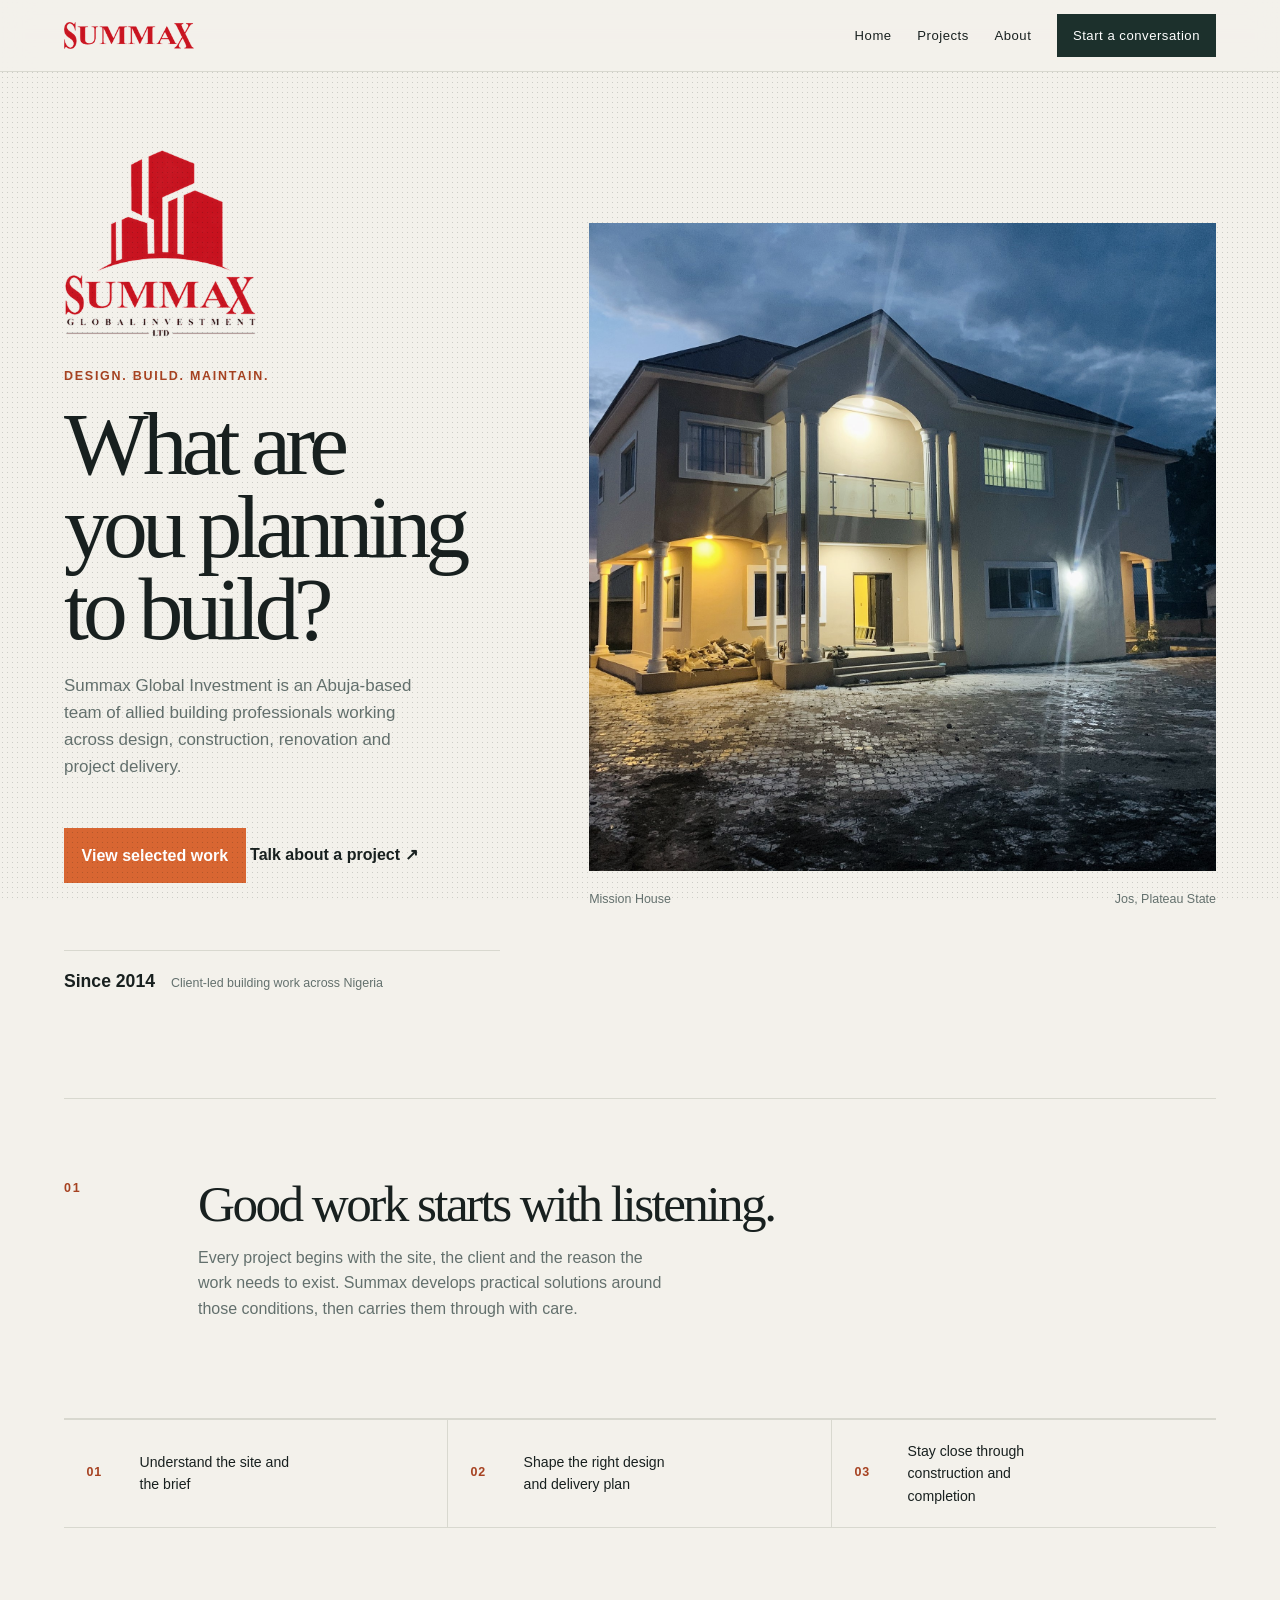
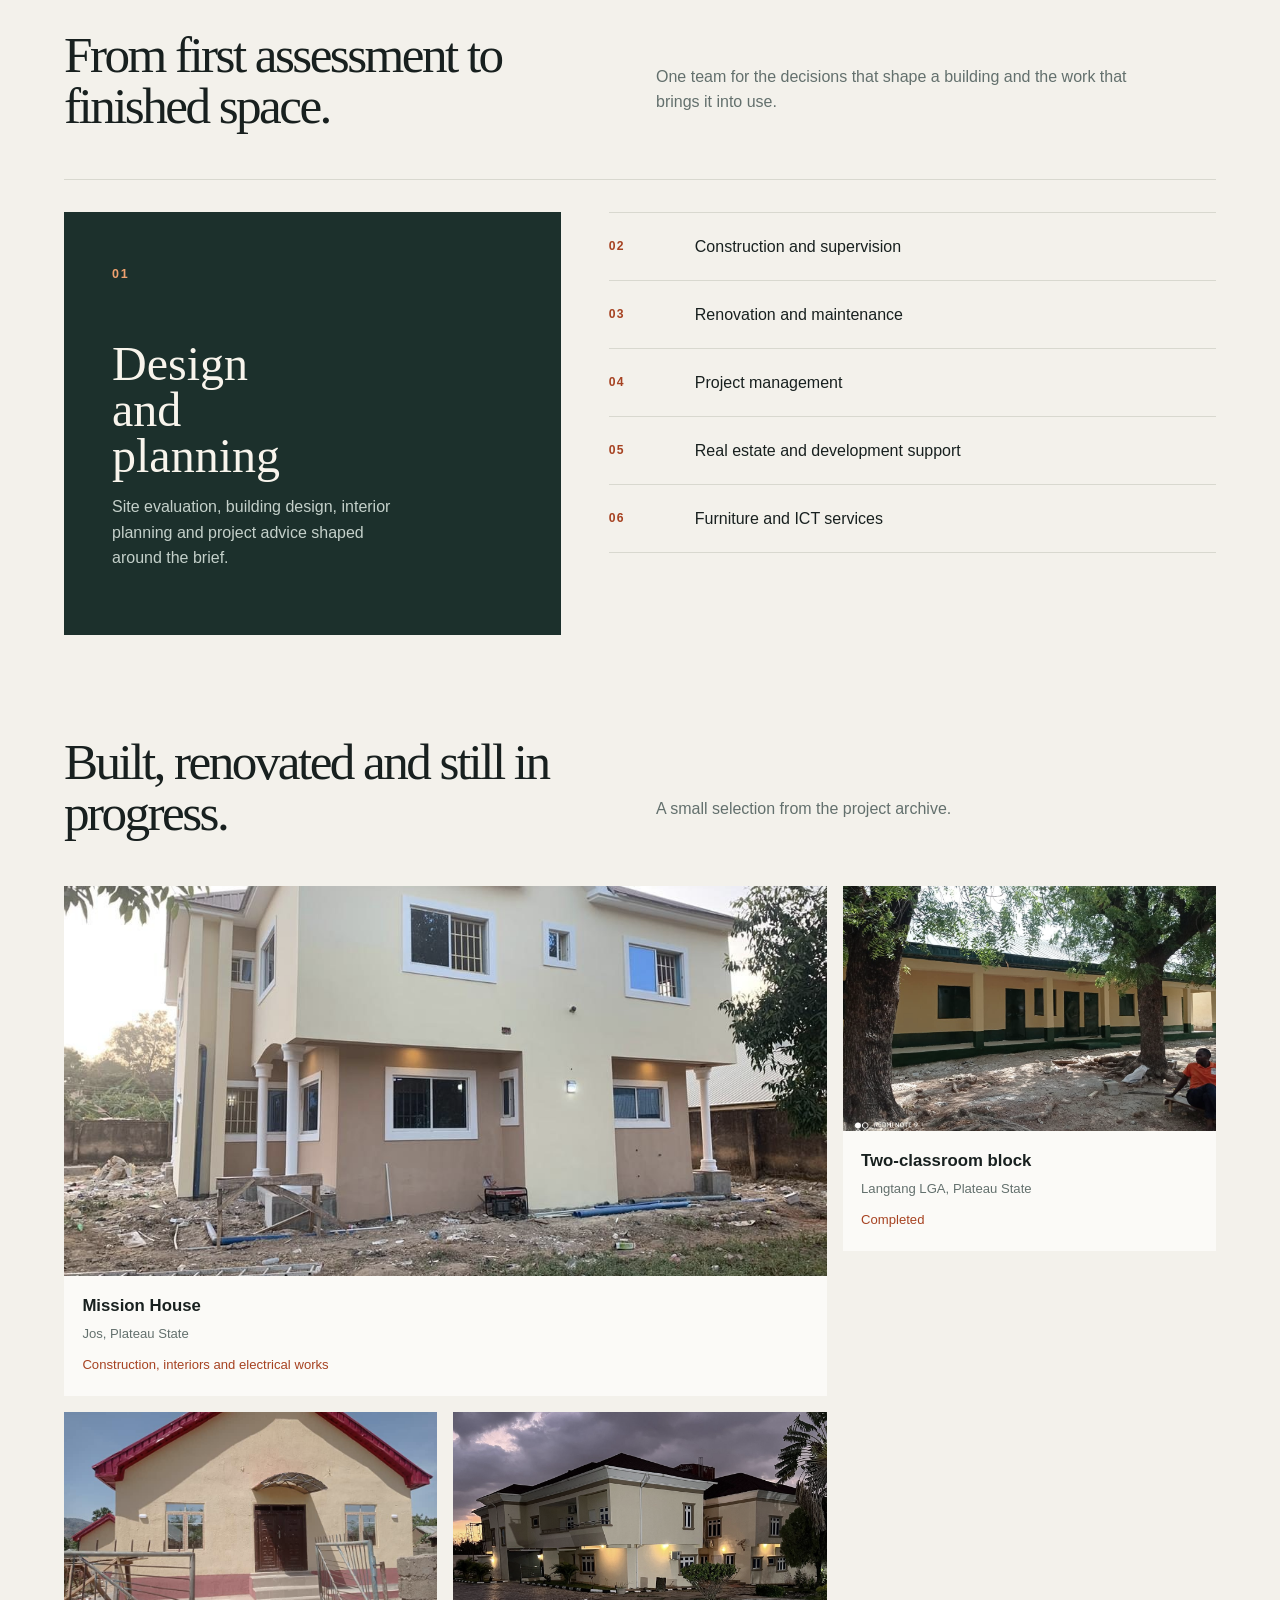
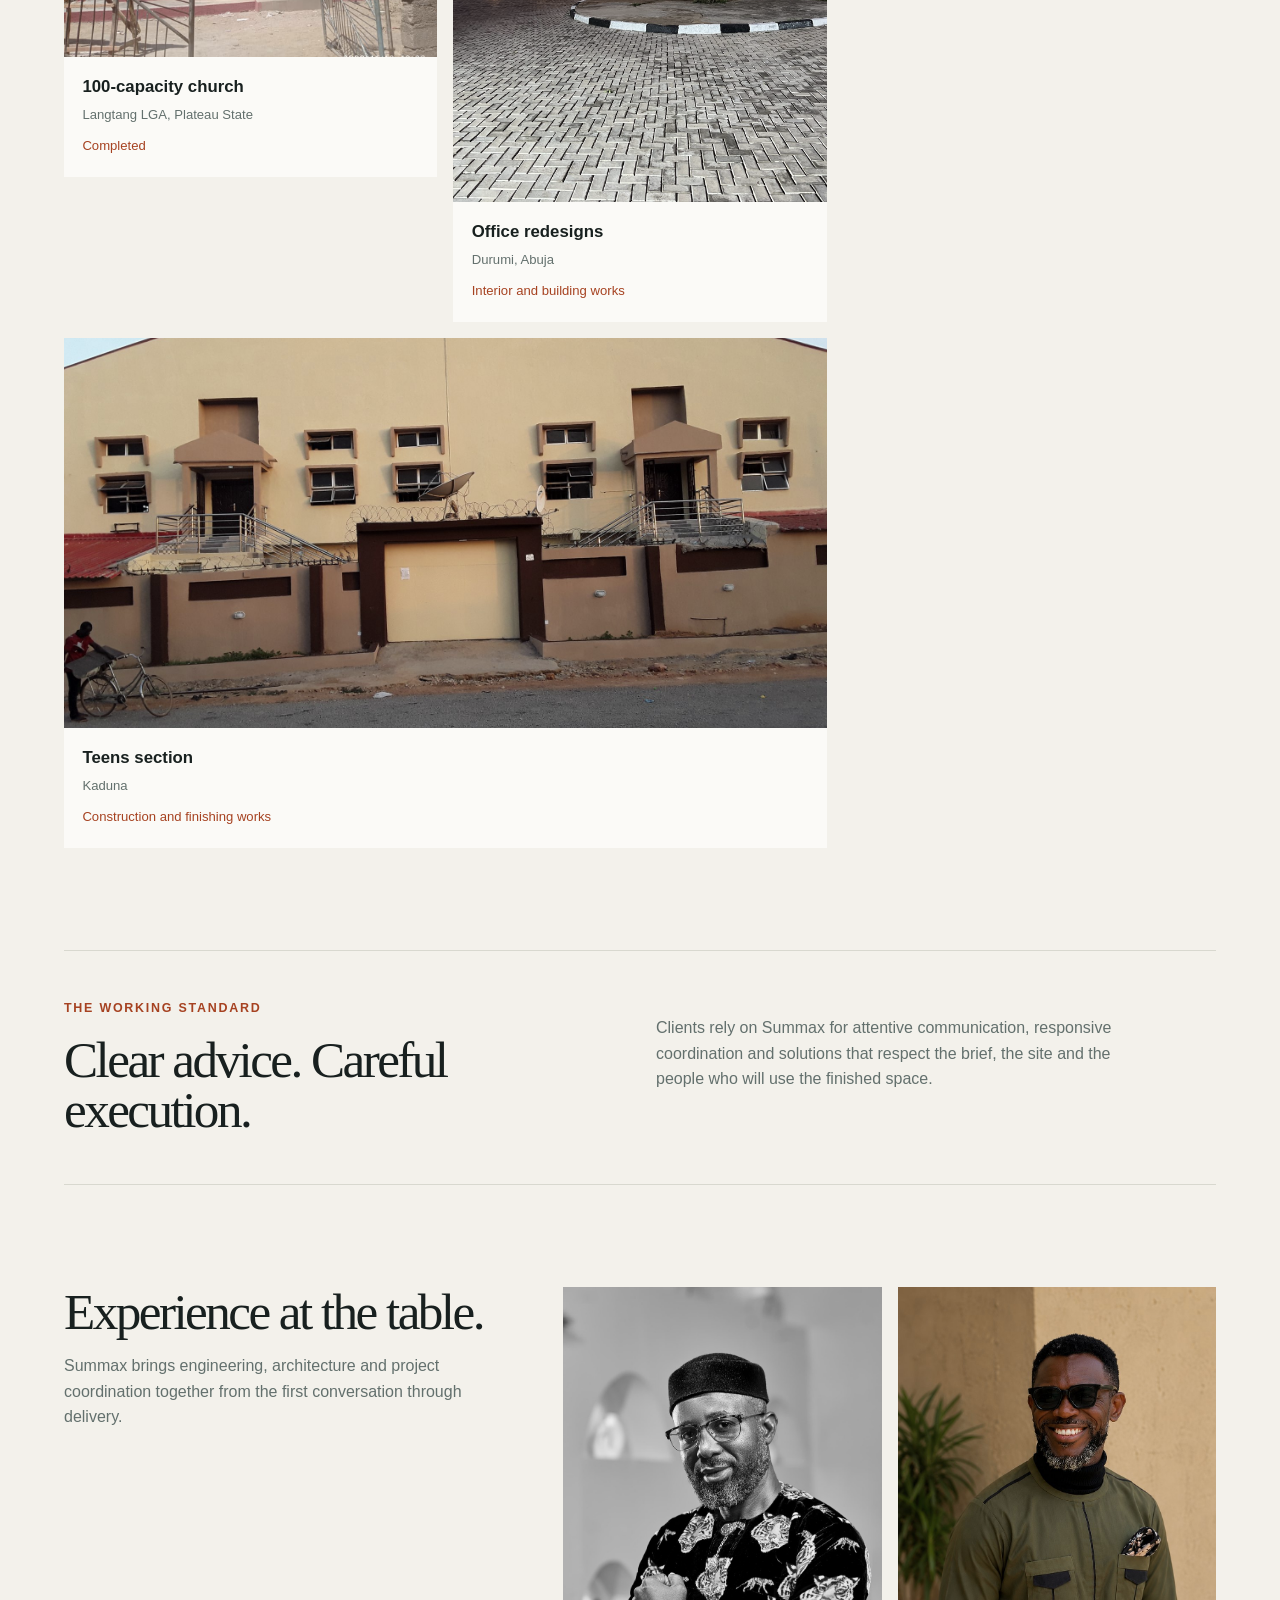
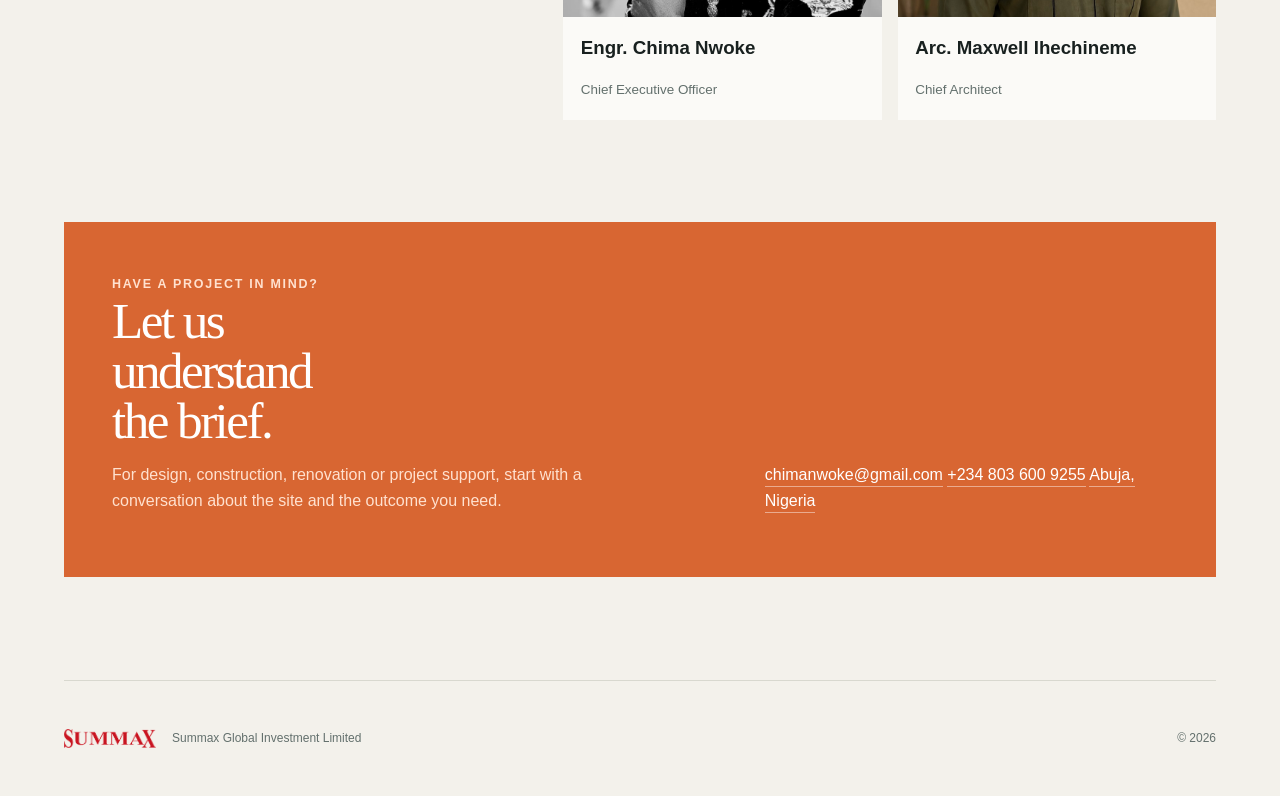
==== commit 975b1315: "Put the brand art to work: wordmark in the nav, full lockup on the home page The nav carried the 400" ====
--- a/docs/index.html
+++ b/docs/index.html
@@ -52,13 +52,14 @@
 
 
 <nav class="site-nav" aria-label="Main navigation">
-<a class="site-nav-brand" href="index.html"><img src="assets/logo.png" alt="Summax Global Investment"></a>
+<a class="site-nav-brand" href="index.html" aria-label="Summax Global Investment — home"><img class="brand-full" src="assets/logo-wordmark.png" alt="Summax Global Investment" width="849" height="177"></a>
 <div class="site-nav-links">
 <a href="index.html">Home</a><a href="projects.html">Projects</a><a href="about.html">About</a><a class="site-nav-cta" href="about.html#contact"><span class="cta-full">Start a conversation</span><span class="cta-short">Contact</span></a>
 </div>
 </nav>
 <div class="hero">
 <div class="hero-copy">
+<img class="hero-brand" src="assets/logo-lockup.png" alt="Summax Global Investment" width="572" height="560">
 <p class="kicker">
 Design. Build. Maintain.
 </p>
@@ -267,7 +268,7 @@
 </div>
 </div>
 <footer>
-<img src="assets/logo.png" alt="Summax Global Investment logo"> <span>Summax Global Investment Limited</span> <span>© 2026</span>
+<img src="assets/logo-wordmark.png" alt="Summax Global Investment" width="849" height="177"> <span>Summax Global Investment Limited</span> <span>© 2026</span>
 </footer>
 
 
--- a/docs/styles.css
+++ b/docs/styles.css
@@ -115,6 +115,7 @@
   letter-spacing: -.065em;
   line-height: .92;
 }
+.hero-brand { display: block; width: clamp(148px, 15vw, 206px); height: auto; margin-bottom: 1.9rem; }
 .hero-copy > p:not(.kicker) { max-width: 40ch; color: var(--muted); font-size: 1.06rem; }
 .hero-actions { display: flex; align-items: center; gap: 1.3rem; margin: 2rem 0 3.2rem; flex-wrap: wrap; }
 .button { display: inline-block; padding: .9rem 1.1rem; text-decoration: none; font-weight: 700; }
@@ -169,7 +170,7 @@
 .contact-details { display: grid; gap: .7rem; justify-items: start; }
 .contact-details a, .contact-details span { color: #fff; text-decoration: none; border-bottom: 1px solid rgba(255,255,255,.45); padding-bottom: .2rem; }
 footer { display: flex; justify-content: space-between; gap: 1rem; align-items: center; padding-block: 3rem; margin-top: var(--section); color: var(--muted); font-size: .75rem; border-top: 1px solid var(--line); }
-footer img { width: 60px; max-height: 42px; object-fit: contain; }
+footer img { width: 92px; height: auto; }
 footer span:nth-child(2) { margin-right: auto; }
 @media (max-width: 850px) {
   .hero { grid-template-columns: 1fr; padding-top: 3.5rem; }
@@ -206,7 +207,8 @@
 
 /* Shared site navigation */
 .site-nav { width: 100%; min-height: 72px; padding: 0 var(--gutter); display: flex; align-items: center; justify-content: space-between; gap: 2rem; background: rgba(243,241,235,.94); border-bottom: 1px solid var(--line); backdrop-filter: blur(14px); position: sticky; top: 0; z-index: 5; }
-.site-nav-brand img { display: block; width: 76px; max-height: 48px; object-fit: contain; }
+.site-nav-brand { display: flex; align-items: center; }
+.site-nav-brand img { display: block; height: 27px; width: auto; }
 .site-nav-links { display: flex; align-items: center; gap: 1.6rem; }
 .site-nav-links a { color: var(--ink); text-decoration: none; font-size: .82rem; letter-spacing: .04em; }
 .site-nav-links a:hover { color: var(--accent-dark); }
@@ -244,11 +246,32 @@
 .archive-group-head h2 { margin: 0; font-family: Georgia, "Times New Roman", serif; font-size: clamp(1.6rem, 2.6vw, 2.4rem); font-weight: 400; letter-spacing: -.03em; }
 .archive-group-head > span { color: var(--muted); font-size: .82rem; }
 .archive-group-head .count { color: var(--accent-dark); font-variant-numeric: tabular-nums; }
-.source-archive-grid { display: grid; grid-template-columns: repeat(4, 1fr); gap: 1rem; }
-.source-archive-card { margin: 0; background: var(--surface); }
-.source-archive-card img { display: block; width: 100%; height: 190px; object-fit: cover; filter: saturate(.82); }
+/* Masonry columns, each photo at its own aspect ratio. The old fixed 190px
+   frame cropped a portrait to the middle third of its height - enough to cut
+   the top off a head - and no single ratio suits both a 0.52 portrait and a
+   2.0 landscape, so nothing is cropped now. */
+.source-archive-grid { columns: 4; column-gap: 1rem; }
+.source-archive-card { break-inside: avoid; margin: 0 0 1rem; background: var(--surface); }
+.source-archive-card img { display: block; width: 100%; height: auto; filter: saturate(.82); }
 .source-archive-card figcaption { padding: .75rem .85rem .95rem; }
 .source-archive-card strong { font-size: .83rem; font-weight: 600; line-height: 1.25; }
+
+/* The two Management portraits sit side by side, so they share one frame
+   rather than keeping their own ratios (0.71 and 0.52), which made them
+   different heights. They keep the archive's own column width so they match
+   the other cards, and 4:5 fits both faces: the tighter photo is 0.52 and
+   keeps 65% of its height under top-alignment, still clearing the chin. */
+.archive-group--people .source-archive-grid { display: grid; grid-template-columns: repeat(4, 1fr); gap: 1rem; }
+.archive-group--people .source-archive-card { margin: 0; }
+.archive-group--people .source-archive-card img {
+  aspect-ratio: 4 / 5; height: auto; object-fit: cover; object-position: center top;
+}
+@media (max-width: 850px) {
+  .archive-group--people .source-archive-grid { grid-template-columns: repeat(2, 1fr); }
+}
+@media (max-width: 560px) {
+  .archive-group--people .source-archive-grid { grid-template-columns: 1fr; }
+}
 
 /* Touch devices get 44px-tall targets; phones also swap the long CTA label
    for a short one and stack the bar, so it still fits at 320px. */
@@ -272,22 +295,21 @@
 @media (max-width: 850px) {
   .page-hero-split, .about-columns, .about-objectives { grid-template-columns: 1fr; gap: 1.5rem; }
   .archive-group-head { grid-template-columns: 1fr auto; }
-  .source-archive-grid { grid-template-columns: repeat(2, 1fr); }
+  .source-archive-grid { columns: 2; }
 }
 @media (max-width: 560px) {
   .page-hero { padding-block: 3.5rem 3rem; }
   .page-hero h1 { font-size: 3.65rem; }
-  .source-archive-grid { grid-template-columns: 1fr; }
+  .source-archive-grid { columns: 1; }
   .archive-group-head { grid-template-columns: 1fr; gap: .2rem; }
   .about-statement { grid-template-columns: 1fr; padding: 3rem 0; }
   .about-columns { padding: 4.5rem 0; }
   .service-feature h3 { font-size: 2.3rem; }
-  .source-archive-card img { height: 220px; }
 }
 /* Narrow phones: keep the display type inside the 320px content box. */
 @media (max-width: 380px) {
   .hero h1, .page-hero h1 { font-size: 3rem; }
-  .site-nav-brand img { width: 54px; }
+  .site-nav-brand img { height: 23px; }
   .site-nav-links a { font-size: .78rem; }
 }
 /* Mobile browsers size 100vh to the largest possible viewport, so a
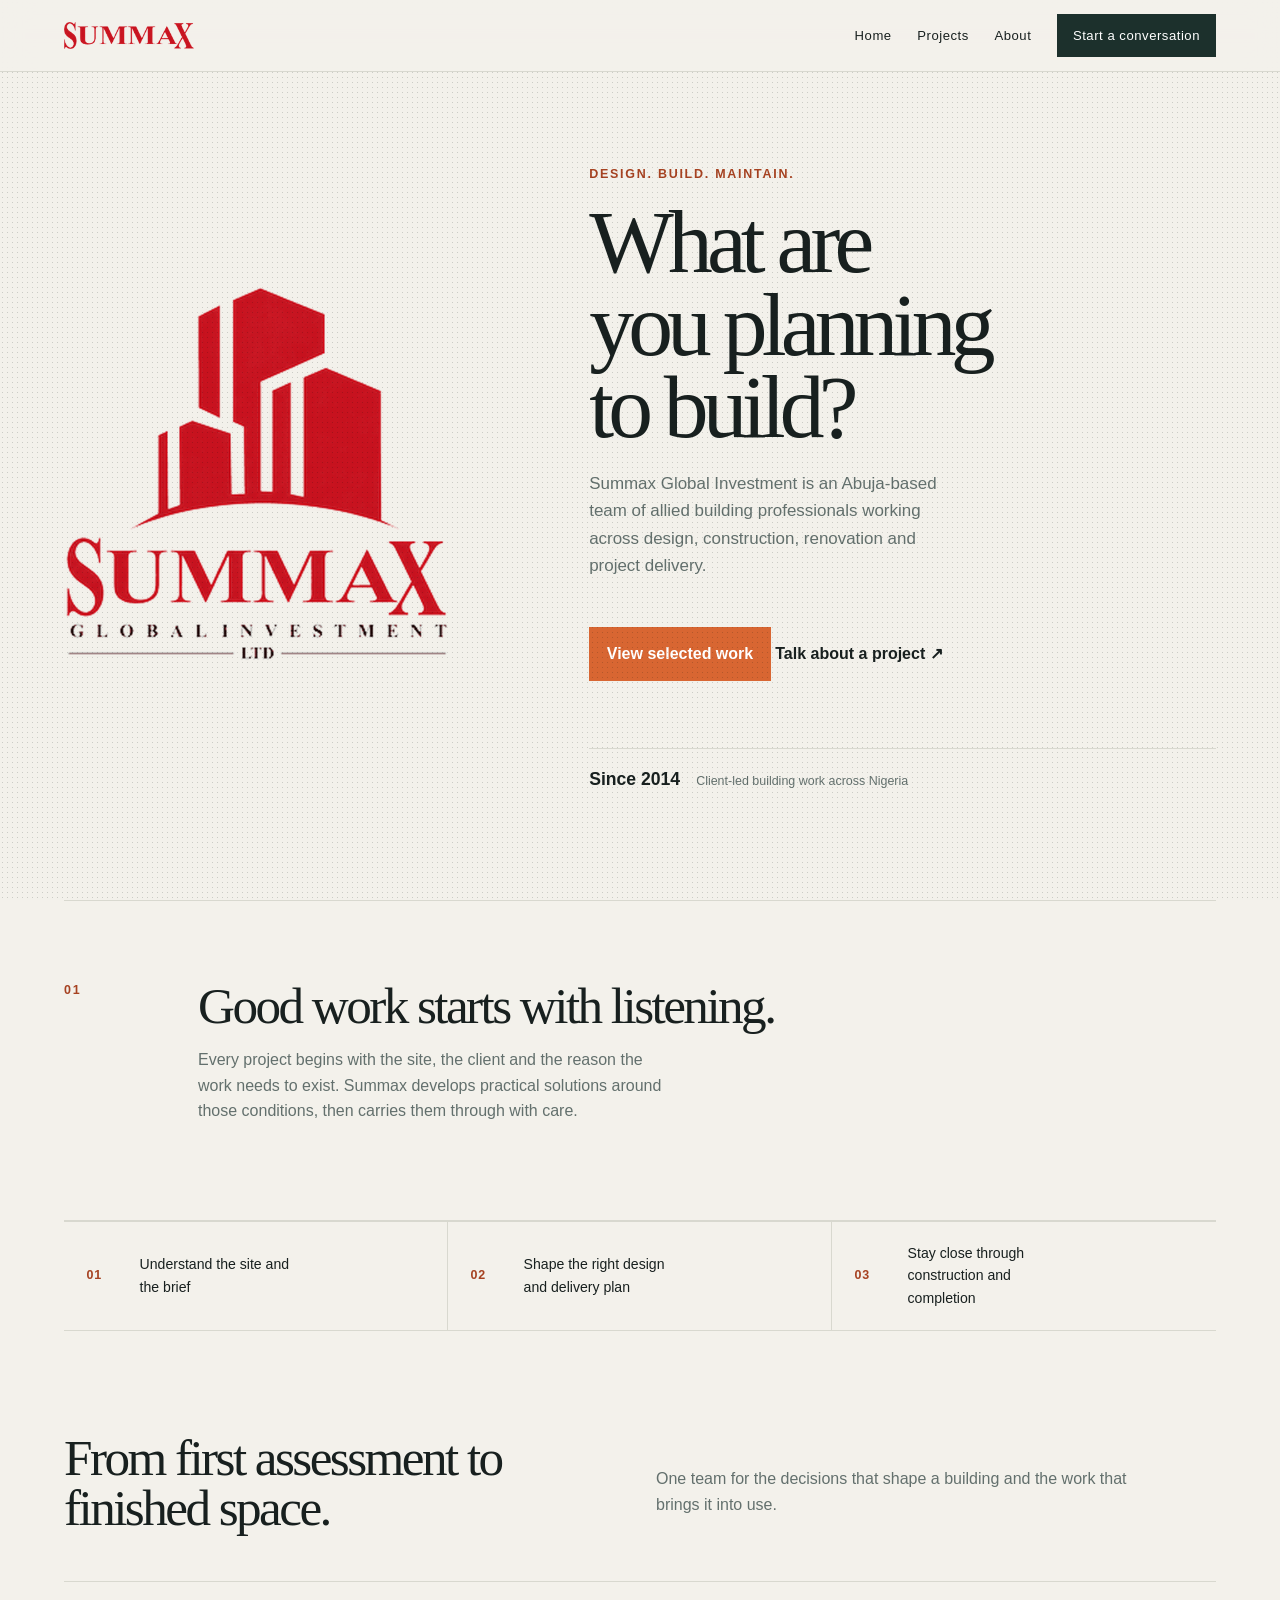
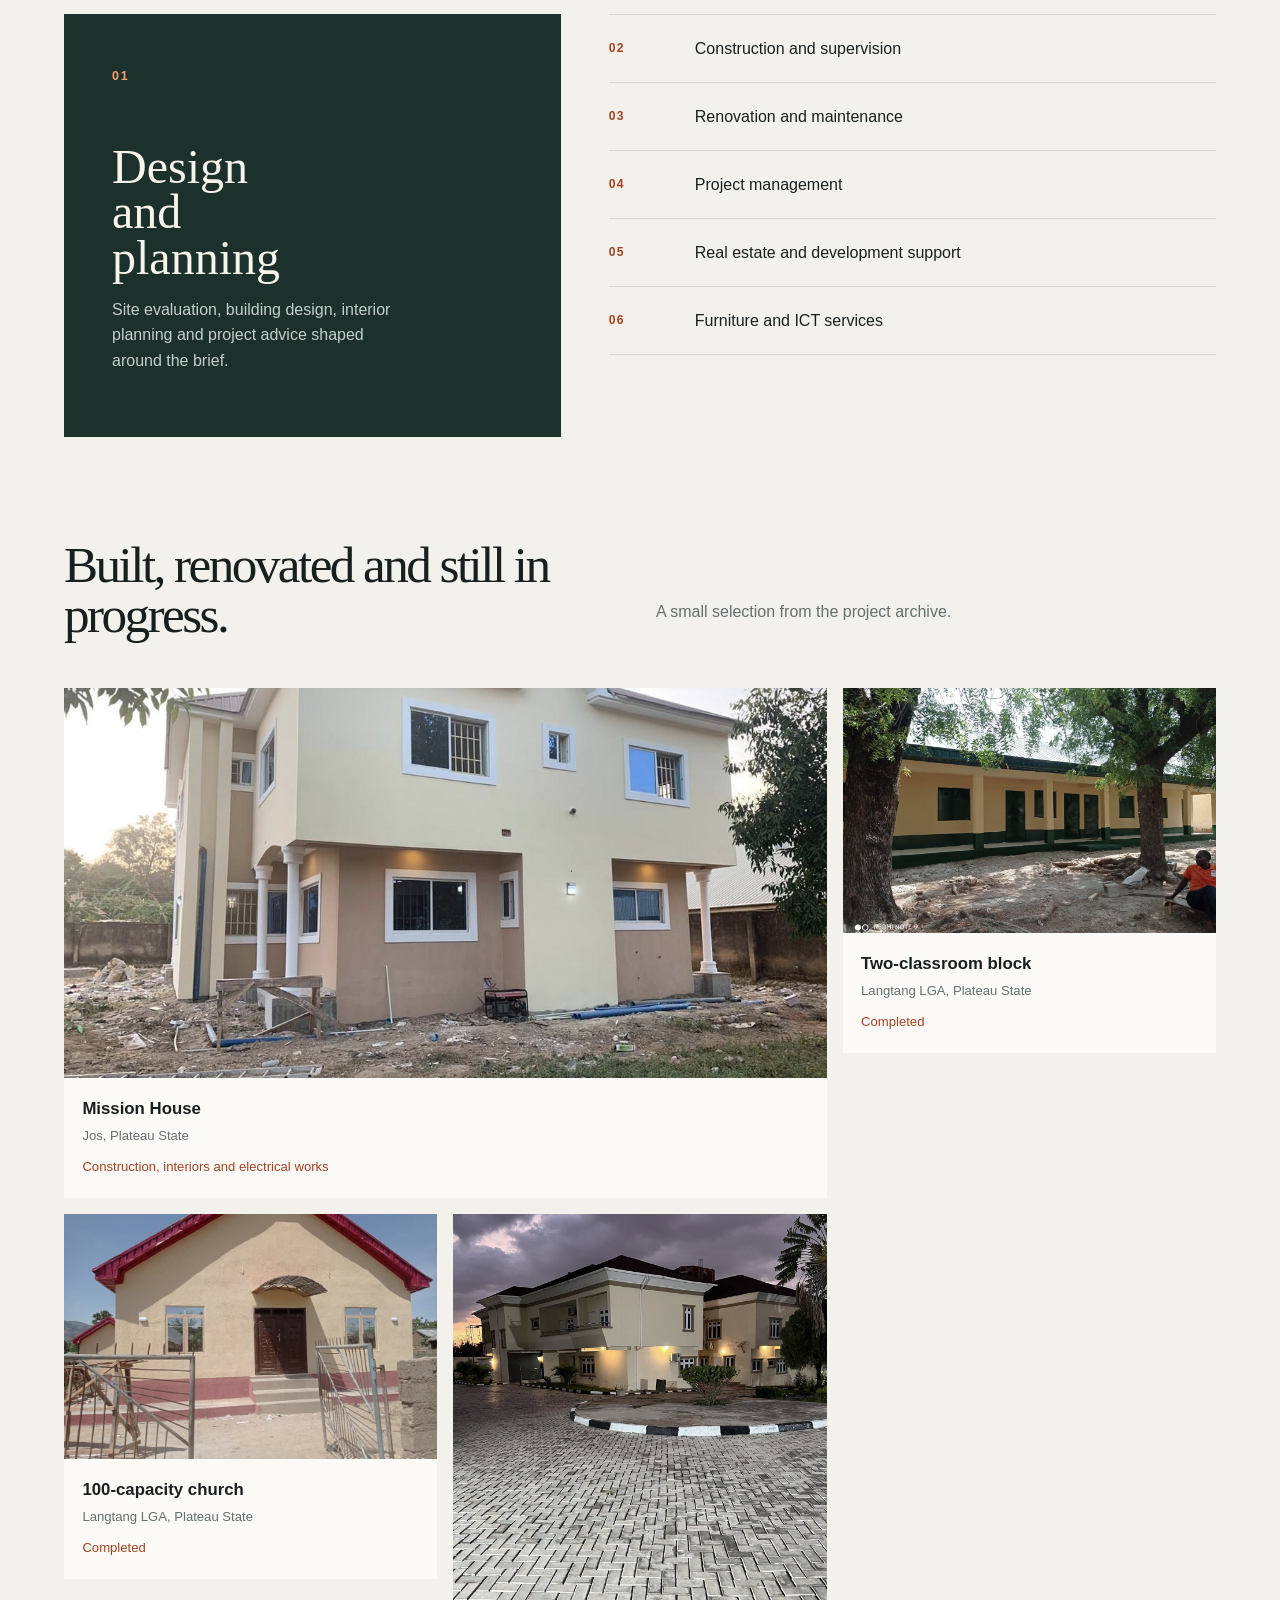
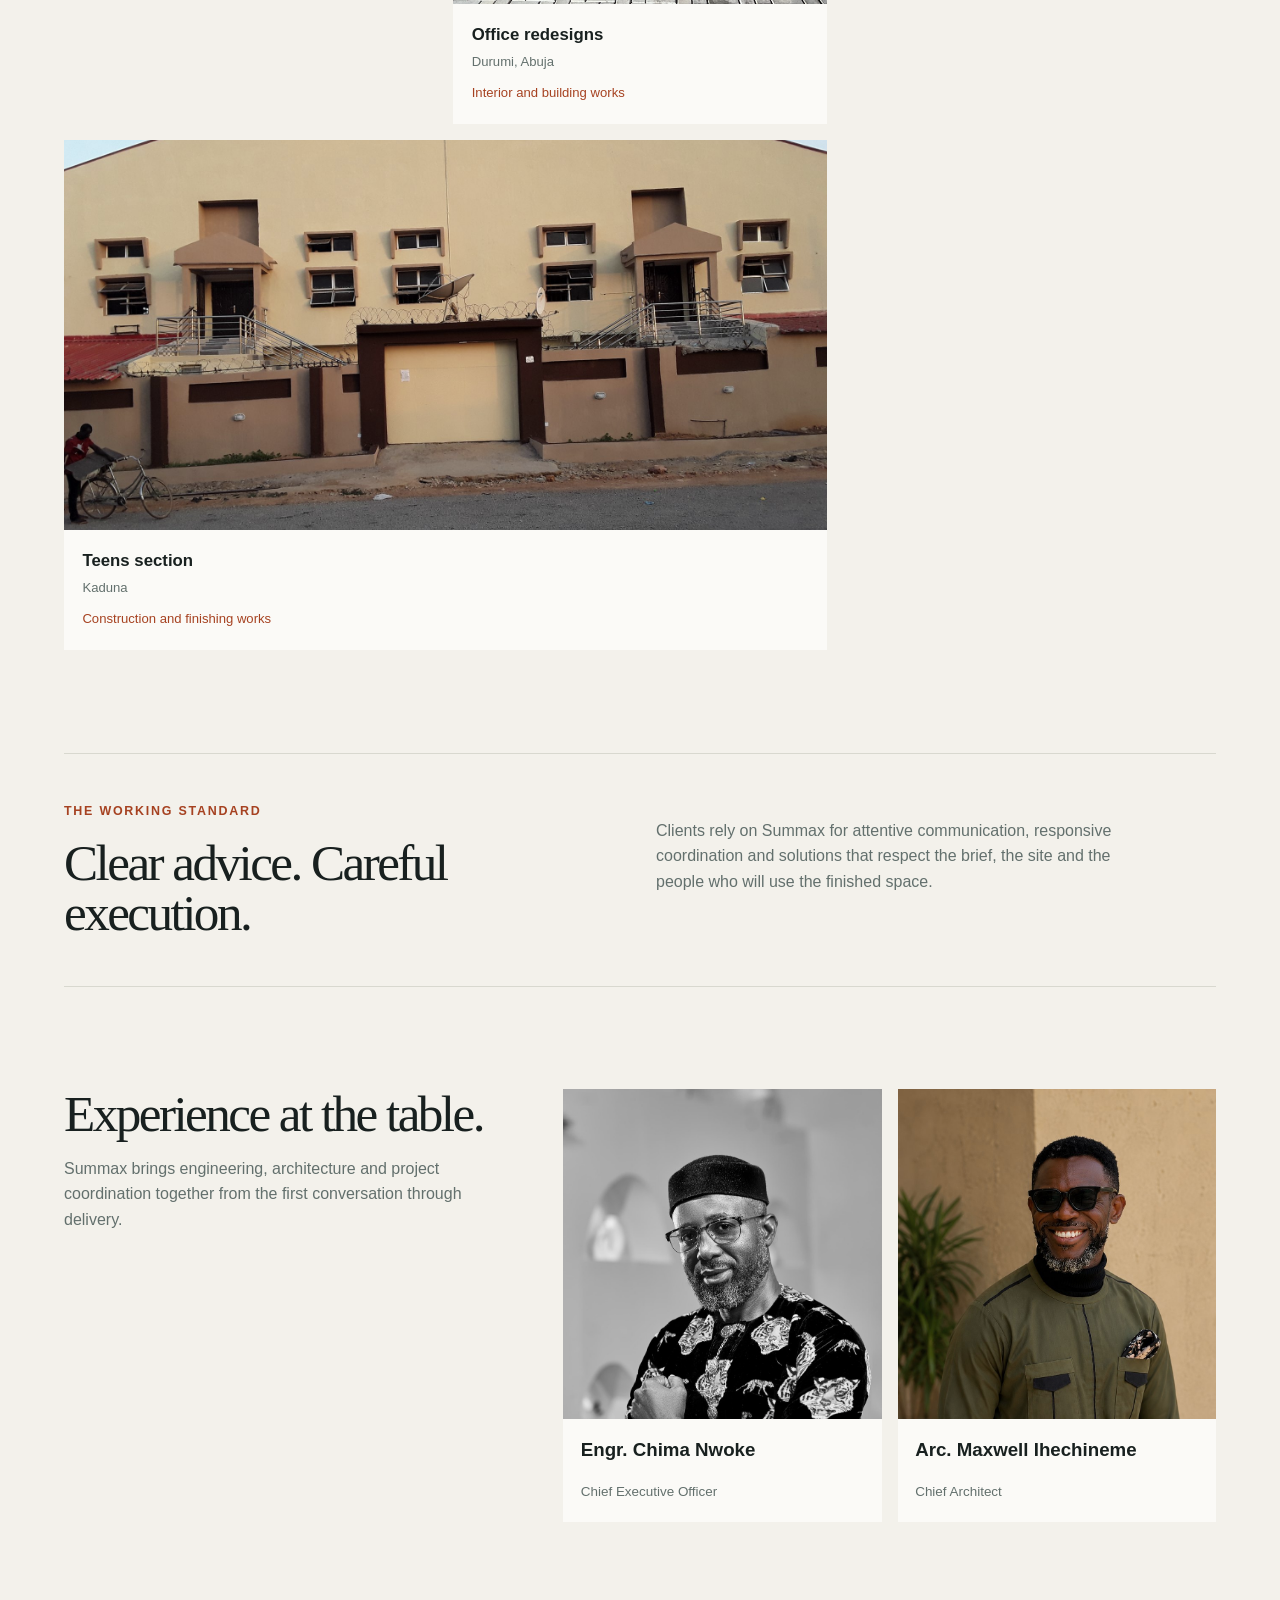
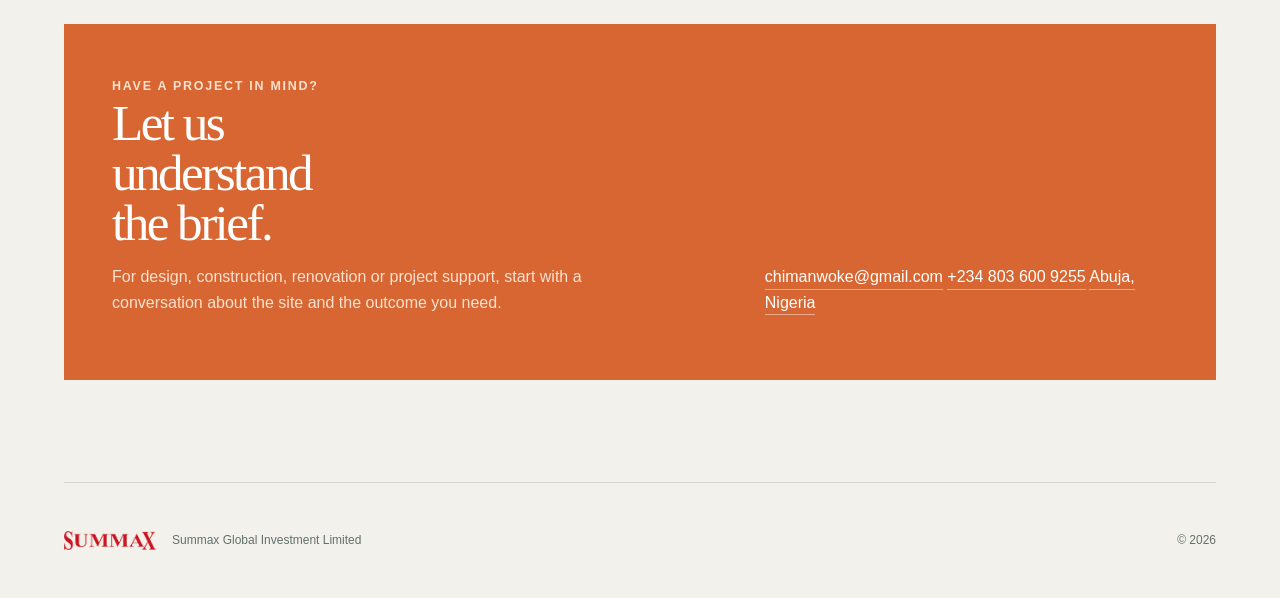
==== commit 561c5833: "Give the home hero to the brand lockup and even out the project photos Home page: the lockup moves o" ====
--- a/docs/index.html
+++ b/docs/index.html
@@ -58,8 +58,10 @@
 </div>
 </nav>
 <div class="hero">
+<div class="hero-logo">
+<p><img src="assets/logo-lockup.png" alt="Summax Global Investment" width="572" height="560"></p>
+</div>
 <div class="hero-copy">
-<img class="hero-brand" src="assets/logo-lockup.png" alt="Summax Global Investment" width="572" height="560">
 <p class="kicker">
 Design. Build. Maintain.
 </p>
@@ -70,12 +72,6 @@
 </div>
 <div class="hero-note">
 <strong>Since 2014</strong><span>Client-led building work across Nigeria</span>
-</div>
-</div>
-<div class="hero-image">
-<img src="assets/hero.jpg" class="hero-photo img-fluid" alt="Illuminated Mission House project at night">
-<div class="hero-caption">
-<span>Mission House</span><span>Jos, Plateau State</span>
 </div>
 </div>
 </div>
--- a/docs/styles.css
+++ b/docs/styles.css
@@ -115,7 +115,11 @@
   letter-spacing: -.065em;
   line-height: .92;
 }
-.hero-brand { display: block; width: clamp(148px, 15vw, 206px); height: auto; margin-bottom: 1.9rem; }
+/* The brand lockup now owns the whole left column, set large enough that the
+   "GLOBAL INVESTMENT LTD" line under the name still reads - it only becomes
+   legible above roughly 250px wide, below which it is a smudge. */
+.hero-logo { display: flex; align-items: center; }
+.hero-logo img { display: block; width: clamp(210px, 30vw, 420px); height: auto; }
 .hero-copy > p:not(.kicker) { max-width: 40ch; color: var(--muted); font-size: 1.06rem; }
 .hero-actions { display: flex; align-items: center; gap: 1.3rem; margin: 2rem 0 3.2rem; flex-wrap: wrap; }
 .button { display: inline-block; padding: .9rem 1.1rem; text-decoration: none; font-weight: 700; }
@@ -125,9 +129,6 @@
 .text-link:hover { color: var(--accent-dark); }
 .hero-note { display: grid; grid-template-columns: auto 1fr; gap: 1rem; align-items: baseline; border-top: 1px solid var(--line); padding-top: 1rem; font-size: .78rem; color: var(--muted); }
 .hero-note strong { color: var(--ink); font-size: 1.1rem; }
-.hero-image { position: relative; }
-.hero-photo { width: 100%; height: min(72vh, 720px); object-fit: cover; object-position: center; filter: saturate(.78) contrast(1.05); }
-.hero-caption { display: flex; justify-content: space-between; padding: .7rem 0; color: var(--muted); font-size: .78rem; }
 .intro-band { display: grid; grid-template-columns: 110px 1fr; gap: 1.5rem; border-top: 1px solid var(--line); border-bottom: 1px solid var(--line); padding: 5rem 0; }
 .intro-band h2, .section-heading h2, .project-detail h2, .team-intro h2, .contact-panel h2 { margin: 0; font-family: Georgia, "Times New Roman", serif; font-size: clamp(2.2rem, 4vw, 4.5rem); font-weight: 400; letter-spacing: -.05em; line-height: .98; }
 .intro-band p, .section-heading p, .project-detail p, .team-intro p, .contact-panel p { max-width: 54ch; color: var(--muted); }
@@ -175,7 +176,7 @@
 @media (max-width: 850px) {
   .hero { grid-template-columns: 1fr; padding-top: 3.5rem; }
   .hero h1 { max-width: 10ch; font-size: clamp(3.5rem, 15vw, 6rem); }
-  .hero-photo { height: min(58vh, 460px); }
+  .hero-logo img { width: clamp(170px, 46vw, 260px); }
   .intro-band, .section-heading, .services-grid, .project-detail, .team-layout, .contact-panel { grid-template-columns: 1fr; }
   .services-grid { gap: 2rem; }
   .approach-strip { grid-template-columns: 1fr; }
@@ -246,32 +247,25 @@
 .archive-group-head h2 { margin: 0; font-family: Georgia, "Times New Roman", serif; font-size: clamp(1.6rem, 2.6vw, 2.4rem); font-weight: 400; letter-spacing: -.03em; }
 .archive-group-head > span { color: var(--muted); font-size: .82rem; }
 .archive-group-head .count { color: var(--accent-dark); font-variant-numeric: tabular-nums; }
-/* Masonry columns, each photo at its own aspect ratio. The old fixed 190px
-   frame cropped a portrait to the middle third of its height - enough to cut
-   the top off a head - and no single ratio suits both a 0.52 portrait and a
-   2.0 landscape, so nothing is cropped now. */
-.source-archive-grid { columns: 4; column-gap: 1rem; }
-.source-archive-card { break-inside: avoid; margin: 0 0 1rem; background: var(--surface); }
-.source-archive-card img { display: block; width: 100%; height: auto; filter: saturate(.82); }
+/* One uniform grid: every card is exactly the same size, so the page reads as
+   an ordered catalogue rather than a ragged collage. The archive mixes 35
+   landscape and 18 portrait photos, and the frame is square because that is
+   the shape this set can actually carry: a 3:2 landscape frame (the shape
+   arabcont.com uses) would leave the tallest portrait showing only 35% of its
+   height, while a square frame keeps 45 of the 53 photos within a quarter of
+   their full height. Portraits hang from the top so heads stay in frame;
+   landscapes sit centred. */
+.source-archive-grid { display: grid; grid-template-columns: repeat(4, 1fr); gap: 1rem; }
+.source-archive-card { margin: 0; background: var(--surface); }
+.source-archive-card img {
+  display: block; width: 100%; aspect-ratio: 1 / 1; height: auto;
+  object-fit: cover; object-position: center; filter: saturate(.82);
+}
 .source-archive-card figcaption { padding: .75rem .85rem .95rem; }
 .source-archive-card strong { font-size: .83rem; font-weight: 600; line-height: 1.25; }
-
-/* The two Management portraits sit side by side, so they share one frame
-   rather than keeping their own ratios (0.71 and 0.52), which made them
-   different heights. They keep the archive's own column width so they match
-   the other cards, and 4:5 fits both faces: the tighter photo is 0.52 and
-   keeps 65% of its height under top-alignment, still clearing the chin. */
-.archive-group--people .source-archive-grid { display: grid; grid-template-columns: repeat(4, 1fr); gap: 1rem; }
-.archive-group--people .source-archive-card { margin: 0; }
-.archive-group--people .source-archive-card img {
-  aspect-ratio: 4 / 5; height: auto; object-fit: cover; object-position: center top;
-}
-@media (max-width: 850px) {
-  .archive-group--people .source-archive-grid { grid-template-columns: repeat(2, 1fr); }
-}
-@media (max-width: 560px) {
-  .archive-group--people .source-archive-grid { grid-template-columns: 1fr; }
-}
+/* The Management portraits are the only photos where a face fills the frame,
+   so they hang from the top edge rather than the centre. */
+.archive-group--people .source-archive-card img { object-position: center top; }
 
 /* Touch devices get 44px-tall targets; phones also swap the long CTA label
    for a short one and stack the bar, so it still fits at 320px. */
@@ -295,12 +289,12 @@
 @media (max-width: 850px) {
   .page-hero-split, .about-columns, .about-objectives { grid-template-columns: 1fr; gap: 1.5rem; }
   .archive-group-head { grid-template-columns: 1fr auto; }
-  .source-archive-grid { columns: 2; }
+  .source-archive-grid { grid-template-columns: repeat(2, 1fr); }
 }
 @media (max-width: 560px) {
   .page-hero { padding-block: 3.5rem 3rem; }
   .page-hero h1 { font-size: 3.65rem; }
-  .source-archive-grid { columns: 1; }
+  .source-archive-grid { grid-template-columns: 1fr; }
   .archive-group-head { grid-template-columns: 1fr; gap: .2rem; }
   .about-statement { grid-template-columns: 1fr; padding: 3rem 0; }
   .about-columns { padding: 4.5rem 0; }
@@ -317,5 +311,4 @@
    dvh tracks the real viewport; vh above stays as the fallback. */
 @supports (height: 100dvh) {
   @media (min-width: 561px) { .hero { min-height: calc(100dvh - 72px); } }
-  @media (max-width: 850px) { .hero-photo { height: min(58dvh, 460px); } }
-}
+  }
